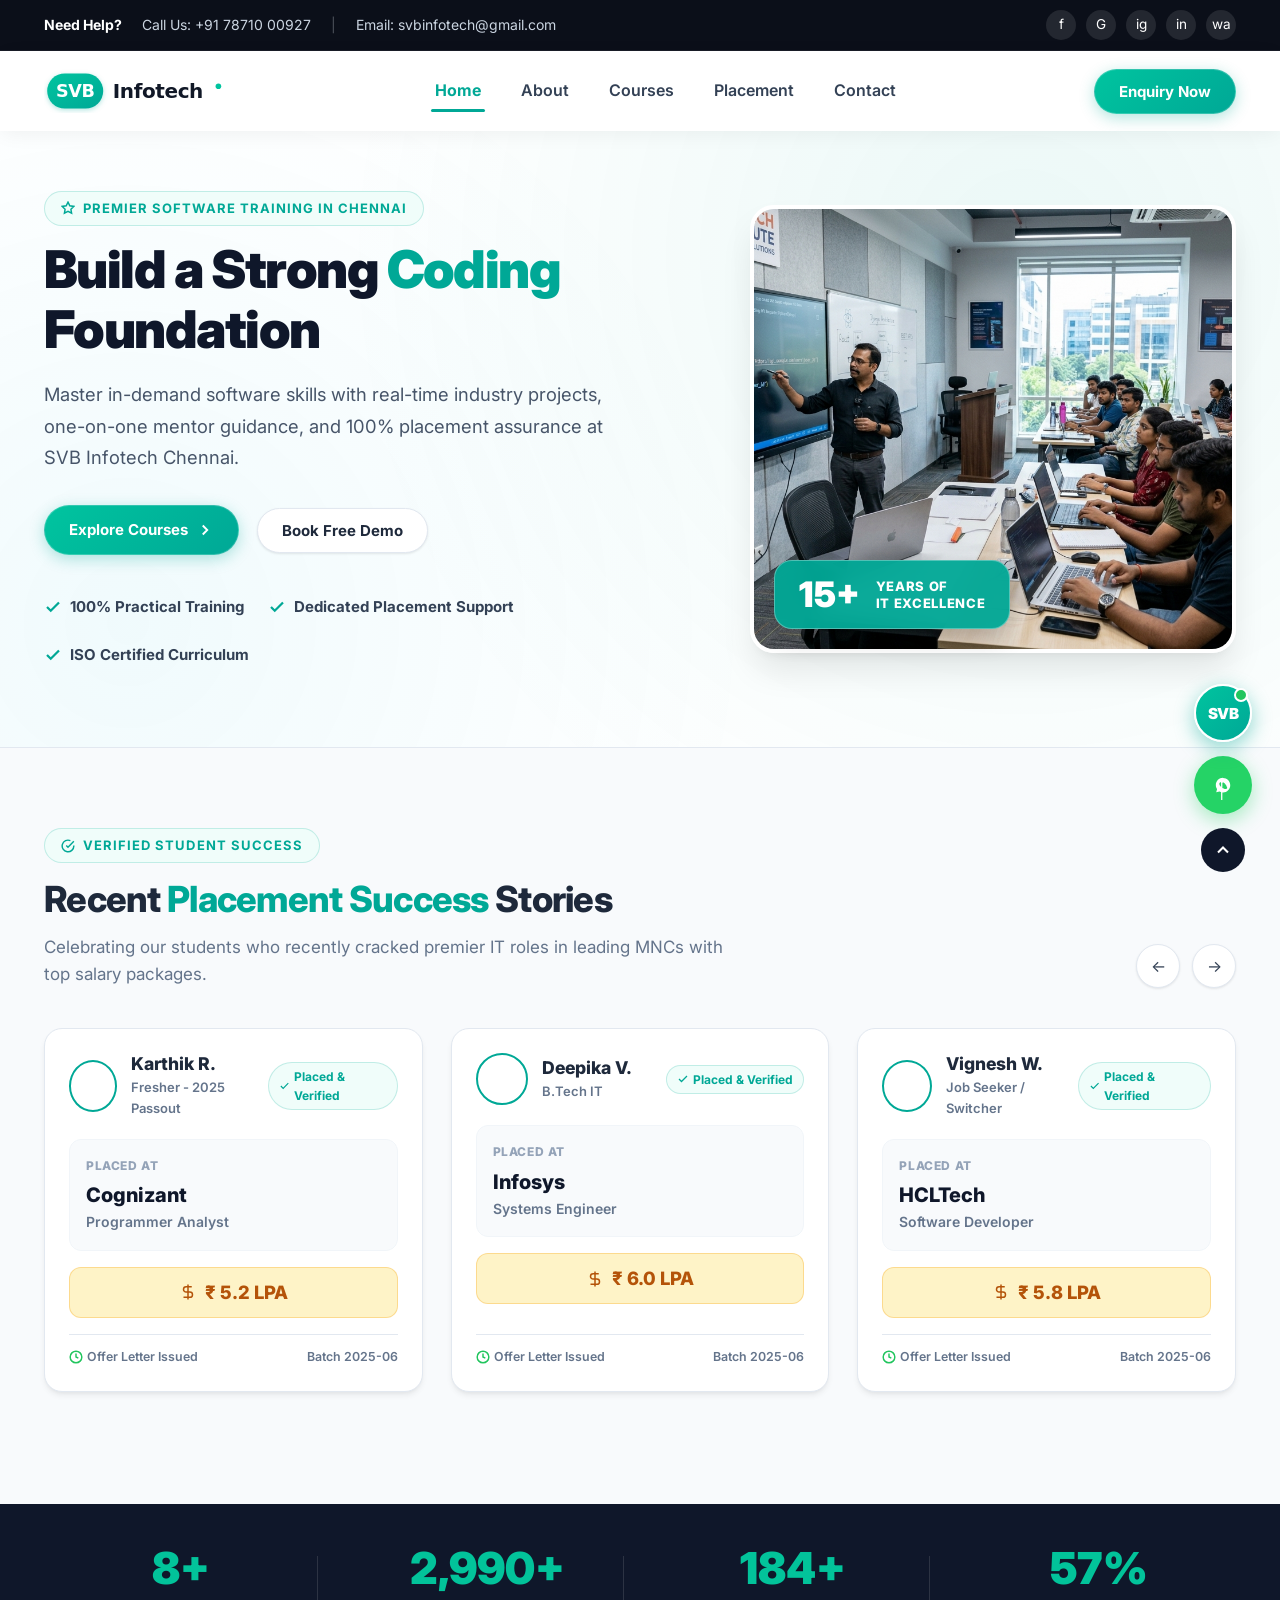
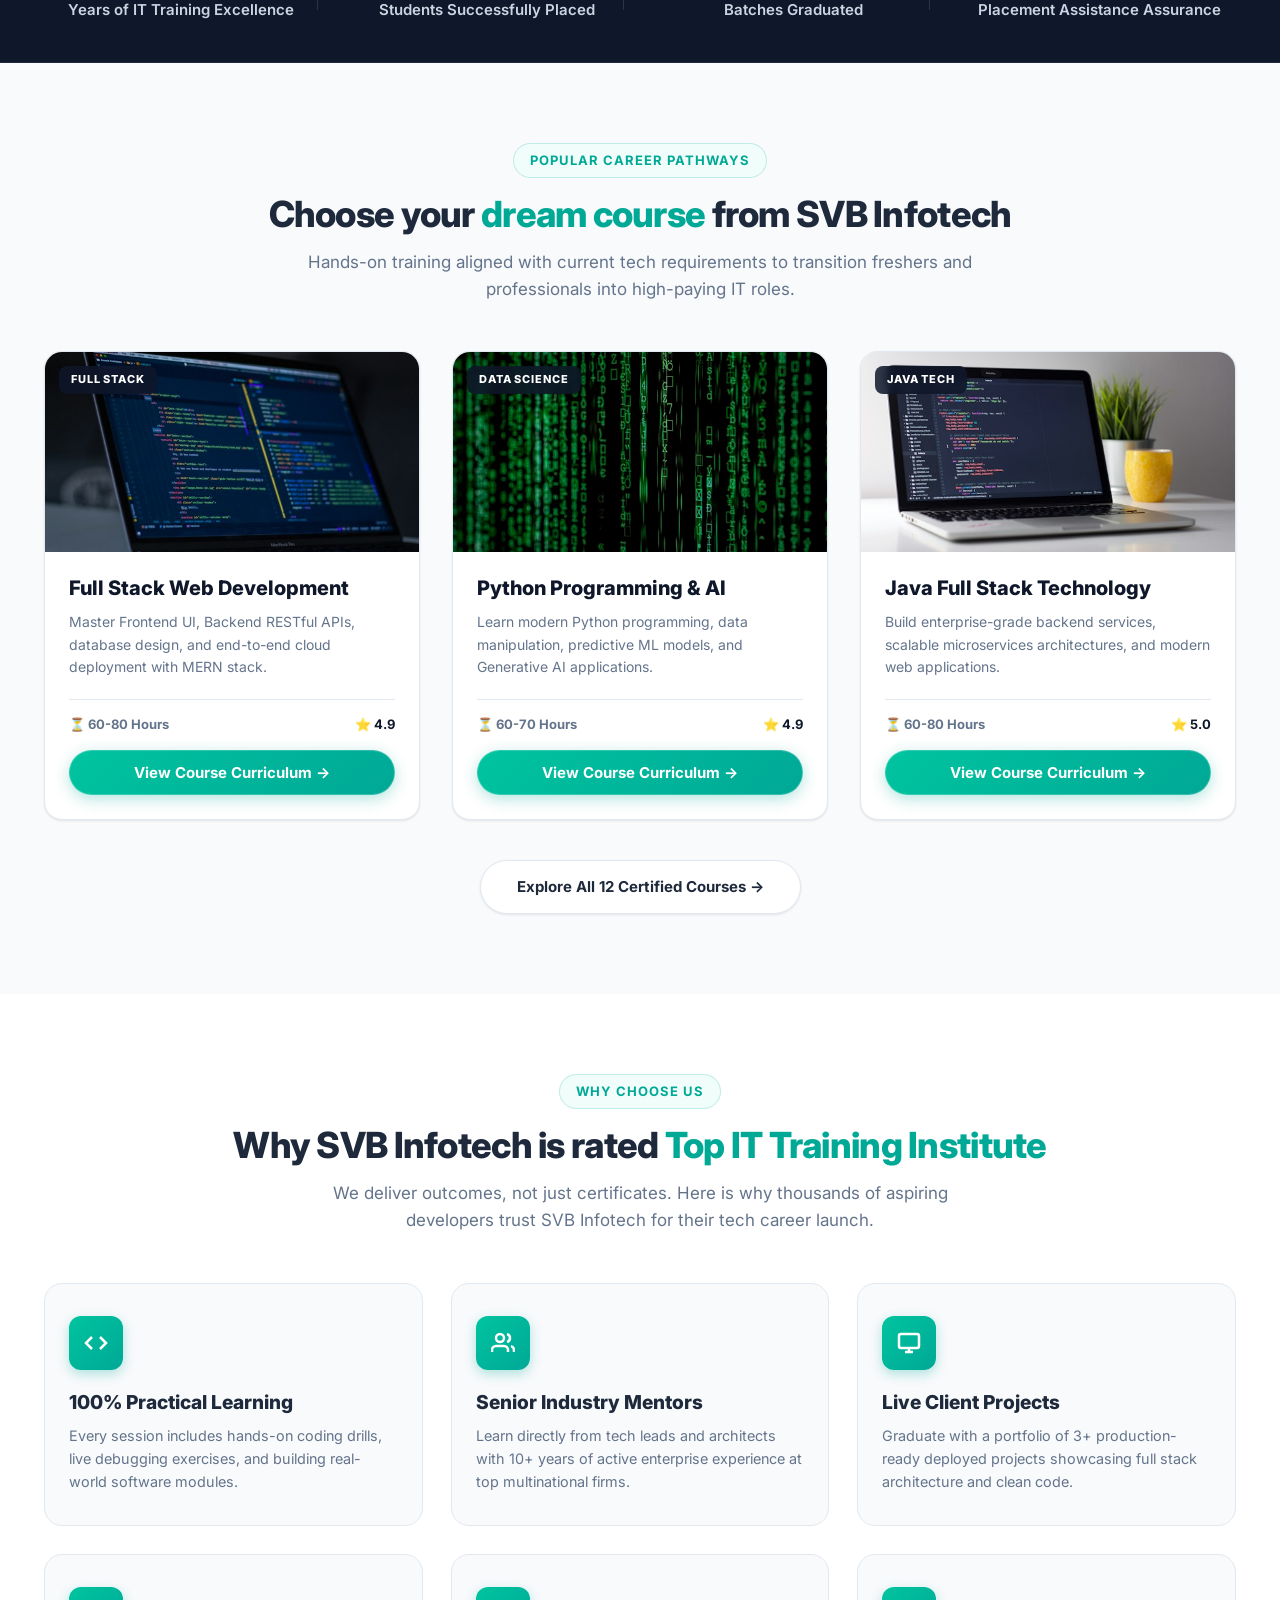
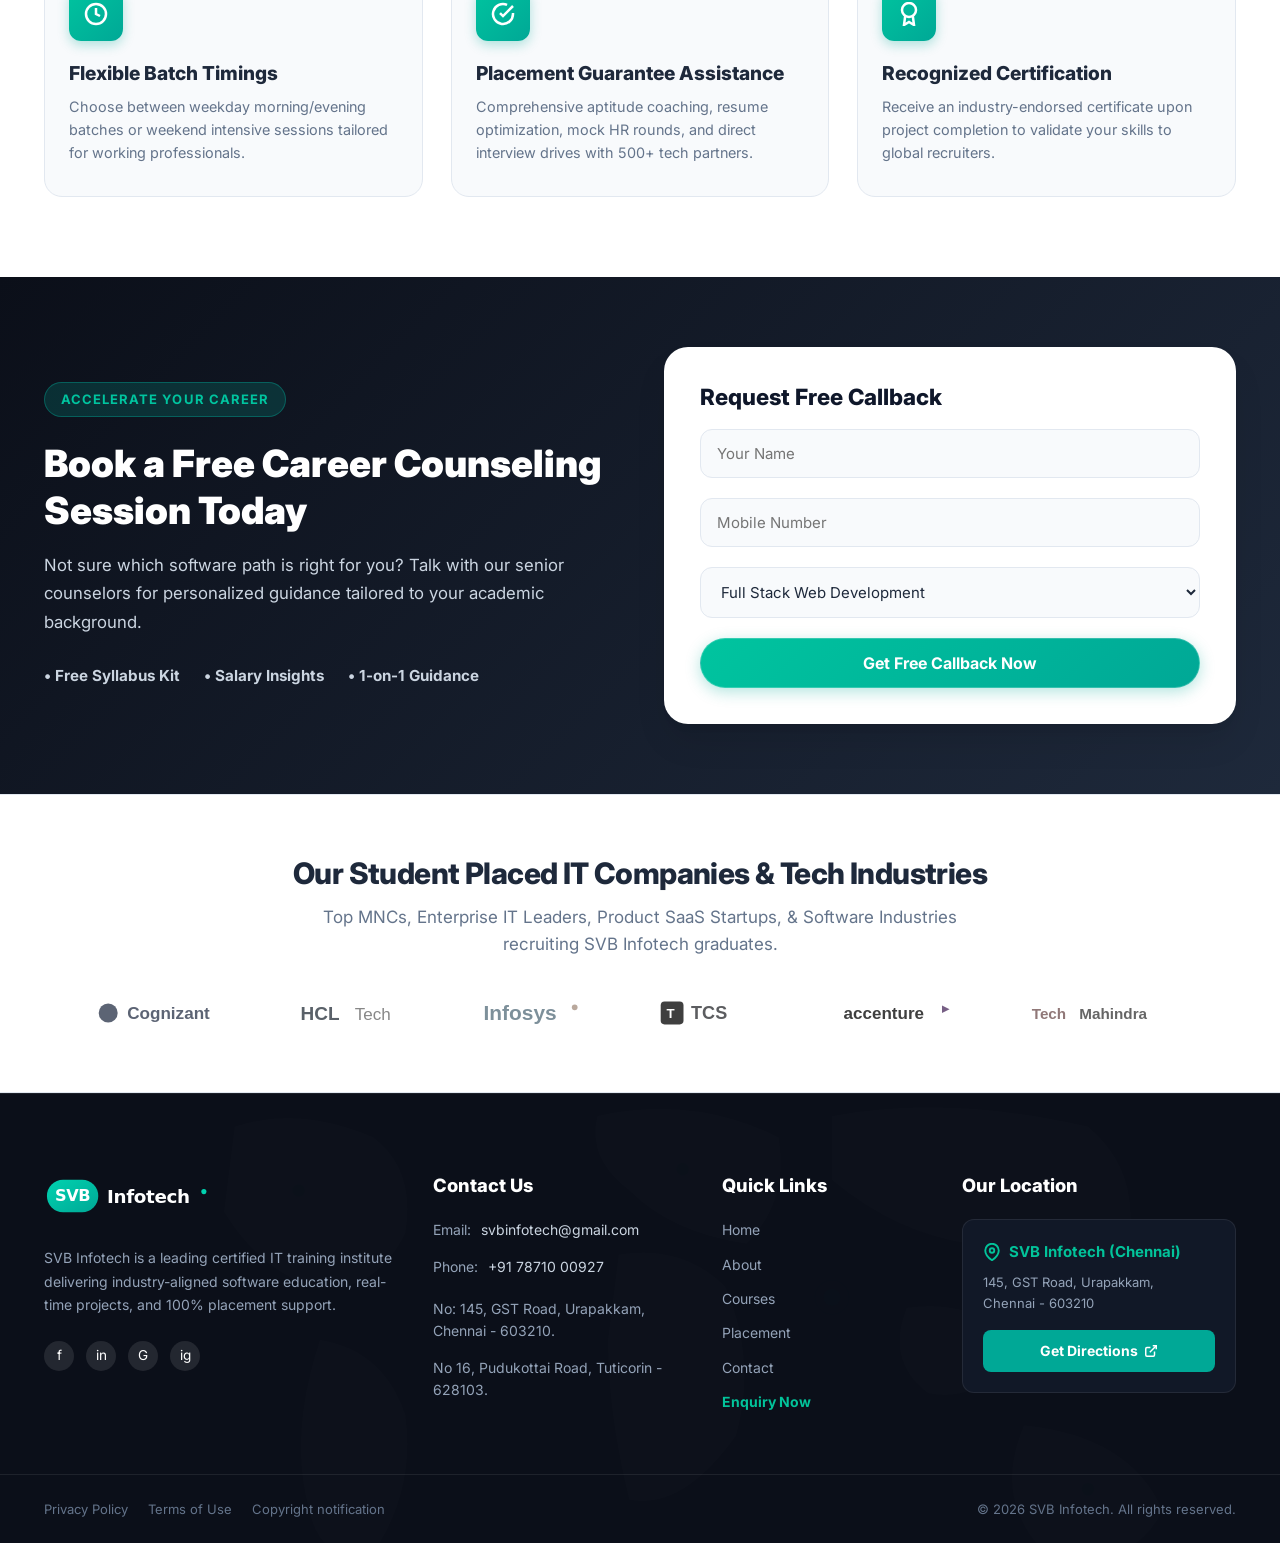
==== index.html @ e5f3fdb3 "Add files via upload" ====
<!DOCTYPE html>
<html lang="en">
<head>
  <meta charset="UTF-8">
  <meta name="viewport" content="width=device-width, initial-scale=1.0">
  <title>SVB Infotech | Premier Certified IT Training & Placement Institute Chennai</title>
  
  <!-- SEO Meta Tags -->
  <meta name="description" content="SVB Infotech is a leading certified IT training institute in Chennai & Tuticorin. Master Full Stack, Python, Java, Data Analytics, Cloud & AI with 100% placement guarantee.">
  <meta name="keywords" content="SVB Infotech, IT training institute Chennai, software training Urapakkam, Full Stack development, Python AI coaching, placement assistance Chennai">
  <meta name="author" content="SVB Infotech">
  <link rel="canonical" href="index.html">

  <!-- Open Graph -->
  <meta property="og:title" content="SVB Infotech | Premier Certified IT Training Institute">
  <meta property="og:description" content="Build a strong coding foundation with industry experts, live projects, and 100% placement assistance.">
  <meta property="og:image" content="assets/images/hero_tech_training.jpg">
  <meta property="og:type" content="website">

  <!-- Favicon -->
  <link rel="icon" type="image/svg+xml" href="assets/images/favicon.svg">

  <!-- Google Fonts -->
  <link rel="preconnect" href="https://fonts.googleapis.com">
  <link rel="preconnect" href="https://fonts.gstatic.com" crossorigin>
  <link href="https://fonts.googleapis.com/css2?family=Inter:wght@400;500;600;700;800;900&display=swap" rel="stylesheet">

  <!-- Stylesheets -->
  <link rel="stylesheet" href="assets/css/style.css">
  <link rel="stylesheet" href="assets/css/responsive.css">

  <!-- Schema.org Structured Data -->
  <script type="application/ld+json">
  {
    "@context": "https://schema.org",
    "@type": "EducationalOrganization",
    "name": "SVB Infotech",
    "url": "https://www.svbinfotech.com",
    "logo": "assets/images/logo.svg",
    "description": "Leading certified IT training institute in Chennai offering software courses with 100% placement support.",
    "telephone": "+91 78710 00927",
    "email": "svbinfotech@gmail.com",
    "address": {
      "@type": "PostalAddress",
      "streetAddress": "No 145, GST Road, Urapakkam",
      "addressLocality": "Chennai",
      "postalCode": "603210",
      "addressCountry": "IN"
    }
  }
  </script>
</head>
<body>

  <!-- Top Bar -->
  <div class="top-bar">
    <div class="container top-bar-content">
      <div class="top-bar-contact">
        <span class="help-highlight">Need Help?</span>
        <a href="tel:+917871000927">
          <span>Call Us: +91 78710 00927</span>
        </a>
        <span style="opacity: 0.3;">|</span>
        <a href="mailto:svbinfotech@gmail.com">
          <span>Email: svbinfotech@gmail.com</span>
        </a>
      </div>
      <div class="top-bar-social">
        <a href="https://facebook.com" class="social-circle-link" target="_blank" rel="noopener" aria-label="Facebook">f</a>
        <a href="https://google.com" class="social-circle-link" target="_blank" rel="noopener" aria-label="Google">G</a>
        <a href="https://instagram.com" class="social-circle-link" target="_blank" rel="noopener" aria-label="Instagram">ig</a>
        <a href="https://linkedin.com" class="social-circle-link" target="_blank" rel="noopener" aria-label="LinkedIn">in</a>
        <a href="https://wa.me/917871000927" class="social-circle-link" target="_blank" rel="noopener" aria-label="WhatsApp">wa</a>
      </div>
    </div>
  </div>

  <!-- Main Navigation Header -->
  <header class="site-header">
    <div class="container nav-wrapper">
      <a href="index.html" class="brand-logo" aria-label="SVB Infotech Home">
        <img src="assets/images/logo.svg" alt="SVB Infotech Logo">
      </a>

      <nav class="desktop-nav-menu" aria-label="Main Navigation">
        <a href="index.html" class="nav-link active">Home</a>
        <a href="about.html" class="nav-link">About</a>
        <a href="courses.html" class="nav-link">Courses</a>
        <a href="placement.html" class="nav-link">Placement</a>
        <a href="contact.html" class="nav-link">Contact</a>
      </nav>

      <div class="header-cta-group">
        <button type="button" class="btn-primary open-enquiry-modal-btn">
          Enquiry Now
        </button>
        <button type="button" class="mobile-menu-toggle" id="mobileMenuToggle" aria-label="Toggle navigation menu">
          <span></span>
          <span></span>
          <span></span>
        </button>
      </div>
    </div>
  </header>

  <!-- Mobile Drawer -->
  <div class="mobile-drawer-overlay" id="mobileDrawerOverlay"></div>
  <aside class="mobile-drawer" id="mobileDrawer">
    <a href="index.html" class="brand-logo" style="margin-bottom: 20px;">
      <img src="assets/images/logo.svg" alt="SVB Infotech Logo">
    </a>
    <nav class="mobile-nav-links">
      <a href="index.html" class="active">Home</a>
      <a href="about.html">About</a>
      <a href="courses.html">Courses</a>
      <a href="placement.html">Placement</a>
      <a href="contact.html">Contact</a>
    </nav>
    <div style="margin-top: auto; display: flex; flex-direction: column; gap: 14px;">
      <button type="button" class="btn-primary open-enquiry-modal-btn" style="width: 100%;">Enquiry Now</button>
      <a href="tel:+917871000927" class="btn-secondary" style="width: 100%; text-align: center;">Call +91 78710 00927</a>
    </div>
  </aside>

  <!-- Main Content -->
  <main>
    
    <!-- Hero Banner -->
    <section class="hero-section">
      <div class="container hero-grid">
        
        <!-- Left Hero Content -->
        <div class="hero-content">
          <span class="section-tag">
            <svg viewBox="0 0 24 24" fill="none" stroke="currentColor" stroke-width="2.5"><polygon points="12 2 15.09 8.26 22 9.27 17 14.14 18.18 21.02 12 17.77 5.82 21.02 7 14.14 2 9.27 8.91 8.26 12 2"></polygon></svg>
            PREMIER SOFTWARE TRAINING IN CHENNAI
          </span>

          <h1>
            Build a Strong <span class="highlight-teal">Coding</span> Foundation
          </h1>

          <p>
            Master in-demand software skills with real-time industry projects, one-on-one mentor guidance, and 100% placement assurance at SVB Infotech Chennai.
          </p>

          <div class="hero-actions">
            <a href="courses.html" class="btn-primary">
              Explore Courses
              <svg width="18" height="18" viewBox="0 0 24 24" fill="none" stroke="currentColor" stroke-width="2.5"><polyline points="9 18 15 12 9 6"></polyline></svg>
            </a>
            <button type="button" class="btn-secondary open-enquiry-modal-btn">
              Book Free Demo
            </button>
          </div>

          <div class="hero-features-list">
            <div class="hero-feature-item">
              <svg width="18" height="18" viewBox="0 0 24 24" fill="none" stroke="currentColor" stroke-width="3"><polyline points="20 6 9 17 4 12"></polyline></svg>
              <span>100% Practical Training</span>
            </div>
            <div class="hero-feature-item">
              <svg width="18" height="18" viewBox="0 0 24 24" fill="none" stroke="currentColor" stroke-width="3"><polyline points="20 6 9 17 4 12"></polyline></svg>
              <span>Dedicated Placement Support</span>
            </div>
            <div class="hero-feature-item">
              <svg width="18" height="18" viewBox="0 0 24 24" fill="none" stroke="currentColor" stroke-width="3"><polyline points="20 6 9 17 4 12"></polyline></svg>
              <span>ISO Certified Curriculum</span>
            </div>
          </div>
        </div>

        <!-- Right Hero Visual Showcase -->
        <div class="hero-image-card">
          <div class="hero-image-wrapper">
            <img src="assets/images/hero_tech_training.jpg" alt="SVB Infotech Live Coding Classroom">
          </div>
          <div class="floating-hero-badge">
            <div class="badge-number">15+</div>
            <div class="badge-label">Years of<br>IT Excellence</div>
          </div>
        </div>

      </div>
    </section>

    <!-- Placement Stories Carousel Section -->
    <section class="placement-stories-section">
      <div class="container">
        
        <div class="carousel-header-wrapper">
          <div>
            <span class="section-tag">
              <svg viewBox="0 0 24 24" fill="none" stroke="currentColor" stroke-width="2.5"><path d="M22 11.08V12a10 10 0 1 1-5.93-9.14"></path><polyline points="22 4 12 14.01 9 11.01"></polyline></svg>
              VERIFIED STUDENT SUCCESS
            </span>
            <h2 class="section-title">Recent <span class="text-teal">Placement Success</span> Stories</h2>
            <p class="section-subtitle" style="margin-bottom: 0;">
              Celebrating our students who recently cracked premier IT roles in leading MNCs with top salary packages.
            </p>
          </div>
          <div class="carousel-controls">
            <button type="button" class="carousel-btn" id="placementPrevBtn" aria-label="Previous Stories">&larr;</button>
            <button type="button" class="carousel-btn" id="placementNextBtn" aria-label="Next Stories">&rarr;</button>
          </div>
        </div>

        <!-- Dynamic Carousel Container -->
        <div class="placement-cards-grid" id="placementCardsContainer">
          <!-- Populated by main.js -->
        </div>

        <div style="display: flex; justify-content: center; gap: 8px; margin-top: 32px;" id="placementDotsContainer"></div>

      </div>
    </section>

    <!-- Stat Counter Bar -->
    <section class="stat-counter-bar">
      <div class="container">
        <div class="stat-grid">
          
          <div class="stat-item">
            <div class="stat-number counter-value" data-target="15" data-suffix="+">15+</div>
            <div class="stat-label">Years of IT Training Excellence</div>
          </div>

          <div class="stat-item">
            <div class="stat-number counter-value" data-target="5200" data-suffix="+">5,200+</div>
            <div class="stat-label">Students Successfully Placed</div>
          </div>

          <div class="stat-item">
            <div class="stat-number counter-value" data-target="320" data-suffix="+">320+</div>
            <div class="stat-label">Batches Graduated</div>
          </div>

          <div class="stat-item">
            <div class="stat-number counter-value" data-target="100" data-suffix="%">100%</div>
            <div class="stat-label">Placement Assistance Assurance</div>
          </div>

        </div>
      </div>
    </section>

    <!-- Choose Your Dream Course Section -->
    <section class="courses-showcase-section" style="background-color: #f8fafc;">
      <div class="container">
        
        <div style="text-align: center; margin-bottom: 48px;">
          <span class="section-tag">POPULAR CAREER PATHWAYS</span>
          <h2 class="section-title">Choose your <span class="text-teal">dream course</span> from SVB Infotech</h2>
          <p class="section-subtitle section-subtitle-centered">
            Hands-on training aligned with current tech requirements to transition freshers and professionals into high-paying IT roles.
          </p>
        </div>

        <!-- Top 3 Signature Courses -->
        <div class="courses-grid-layout" style="margin-bottom: 40px;">
          
          <!-- Full Stack -->
          <article class="course-card-item">
            <div class="course-thumbnail-box">
              <img src="assets/images/course_fullstack.jpg" alt="Full Stack Web Development">
              <span class="course-category-tag">FULL STACK</span>
            </div>
            <div class="course-card-body">
              <h3>Full Stack Web Development</h3>
              <p>Master Frontend UI, Backend RESTful APIs, database design, and end-to-end cloud deployment with MERN stack.</p>
              <div class="course-card-meta">
                <span class="course-duration">⏳ 60-80 Hours</span>
                <span class="course-rating">⭐ 4.9</span>
              </div>
              <button type="button" class="btn-primary" onclick="openCourseDetails('full-stack-web-development')" style="width: 100%;">
                View Course Curriculum &rarr;
              </button>
            </div>
          </article>

          <!-- Python AI -->
          <article class="course-card-item">
            <div class="course-thumbnail-box">
              <img src="assets/images/course_python.jpg" alt="Python Programming & AI">
              <span class="course-category-tag">DATA SCIENCE</span>
            </div>
            <div class="course-card-body">
              <h3>Python Programming &amp; AI</h3>
              <p>Learn modern Python programming, data manipulation, predictive ML models, and Generative AI applications.</p>
              <div class="course-card-meta">
                <span class="course-duration">⏳ 60-70 Hours</span>
                <span class="course-rating">⭐ 4.9</span>
              </div>
              <button type="button" class="btn-primary" onclick="openCourseDetails('python-programming-ai')" style="width: 100%;">
                View Course Curriculum &rarr;
              </button>
            </div>
          </article>

          <!-- Java Full Stack -->
          <article class="course-card-item">
            <div class="course-thumbnail-box">
              <img src="assets/images/course_java.jpg" alt="Java Full Stack Technology">
              <span class="course-category-tag">JAVA TECH</span>
            </div>
            <div class="course-card-body">
              <h3>Java Full Stack Technology</h3>
              <p>Build enterprise-grade backend services, scalable microservices architectures, and modern web applications.</p>
              <div class="course-card-meta">
                <span class="course-duration">⏳ 60-80 Hours</span>
                <span class="course-rating">⭐ 5.0</span>
              </div>
              <button type="button" class="btn-primary" onclick="openCourseDetails('java-full-stack-technology')" style="width: 100%;">
                View Course Curriculum &rarr;
              </button>
            </div>
          </article>

        </div>

        <div style="text-align: center;">
          <a href="courses.html" class="btn-secondary" style="padding: 14px 36px;">
            Explore All 12 Certified Courses &rarr;
          </a>
        </div>

      </div>
    </section>

    <!-- Why SVB Infotech Section -->
    <section style="padding: 80px 0; background-color: #ffffff;">
      <div class="container">
        
        <div style="text-align: center; margin-bottom: 48px;">
          <span class="section-tag">WHY CHOOSE US</span>
          <h2 class="section-title">Why SVB Infotech is rated <span class="text-teal">Top IT Training Institute</span></h2>
          <p class="section-subtitle section-subtitle-centered">
            We deliver outcomes, not just certificates. Here is why thousands of aspiring developers trust SVB Infotech for their tech career launch.
          </p>
        </div>

        <div style="display: grid; grid-template-columns: repeat(3, 1fr); gap: 28px;">
          
          <div class="objective-item-card">
            <div class="objective-icon-bubble">
              <svg width="24" height="24" viewBox="0 0 24 24" fill="none" stroke="currentColor" stroke-width="2.5"><polyline points="16 18 22 12 16 6"></polyline><polyline points="8 6 2 12 8 18"></polyline></svg>
            </div>
            <h4>100% Practical Learning</h4>
            <p>Every session includes hands-on coding drills, live debugging exercises, and building real-world software modules.</p>
          </div>

          <div class="objective-item-card">
            <div class="objective-icon-bubble">
              <svg width="24" height="24" viewBox="0 0 24 24" fill="none" stroke="currentColor" stroke-width="2.5"><path d="M17 21v-2a4 4 0 0 0-4-4H5a4 4 0 0 0-4 4v2"></path><circle cx="9" cy="7" r="4"></circle><path d="M23 21v-2a4 4 0 0 0-3-3.87"></path><path d="M16 3.13a4 4 0 0 1 0 7.75"></path></svg>
            </div>
            <h4>Senior Industry Mentors</h4>
            <p>Learn directly from tech leads and architects with 10+ years of active enterprise experience at top multinational firms.</p>
          </div>

          <div class="objective-item-card">
            <div class="objective-icon-bubble">
              <svg width="24" height="24" viewBox="0 0 24 24" fill="none" stroke="currentColor" stroke-width="2.5"><rect x="2" y="3" width="20" height="14" rx="2" ry="2"></rect><line x1="8" y1="21" x2="16" y2="21"></line><line x1="12" y1="17" x2="12" y2="21"></line></svg>
            </div>
            <h4>Live Client Projects</h4>
            <p>Graduate with a portfolio of 3+ production-ready deployed projects showcasing full stack architecture and clean code.</p>
          </div>

          <div class="objective-item-card">
            <div class="objective-icon-bubble">
              <svg width="24" height="24" viewBox="0 0 24 24" fill="none" stroke="currentColor" stroke-width="2.5"><circle cx="12" cy="12" r="10"></circle><polyline points="12 6 12 12 16 14"></polyline></svg>
            </div>
            <h4>Flexible Batch Timings</h4>
            <p>Choose between weekday morning/evening batches or weekend intensive sessions tailored for working professionals.</p>
          </div>

          <div class="objective-item-card">
            <div class="objective-icon-bubble">
              <svg width="24" height="24" viewBox="0 0 24 24" fill="none" stroke="currentColor" stroke-width="2.5"><path d="M22 11.08V12a10 10 0 1 1-5.93-9.14"></path><polyline points="22 4 12 14.01 9 11.01"></polyline></svg>
            </div>
            <h4>Placement Guarantee Assistance</h4>
            <p>Comprehensive aptitude coaching, resume optimization, mock HR rounds, and direct interview drives with 500+ tech partners.</p>
          </div>

          <div class="objective-item-card">
            <div class="objective-icon-bubble">
              <svg width="24" height="24" viewBox="0 0 24 24" fill="none" stroke="currentColor" stroke-width="2.5"><circle cx="12" cy="8" r="7"></circle><polyline points="8.21 13.89 7 23 12 20 17 23 15.79 13.88"></polyline></svg>
            </div>
            <h4>Recognized Certification</h4>
            <p>Receive an industry-endorsed certificate upon project completion to validate your skills to global recruiters.</p>
          </div>

        </div>

      </div>
    </section>

    <!-- Quick Lead Capture Banner -->
    <section style="background: linear-gradient(135deg, #0b0f19 0%, #1e293b 100%); color: #ffffff; padding: 70px 0; position: relative;">
      <div class="container" style="display: grid; grid-template-columns: 1fr 1fr; gap: 48px; align-items: center;">
        
        <div>
          <span class="section-tag" style="background: rgba(0, 168, 150, 0.2); color: #00c49f; border-color: rgba(0, 168, 150, 0.4);">
            ACCELERATE YOUR CAREER
          </span>
          <h2 style="font-size: 2.35rem; color: #ffffff; margin-top: 10px; margin-bottom: 16px; font-weight: 900;">
            Book a Free Career Counseling Session Today
          </h2>
          <p style="color: #cbd5e1; font-size: 1.05rem; line-height: 1.7; margin-bottom: 28px;">
            Not sure which software path is right for you? Talk with our senior counselors for personalized guidance tailored to your academic background.
          </p>
          <div style="display: flex; gap: 24px; color: #cbd5e1; font-size: 0.95rem; font-weight: 700;">
            <div>&bull; Free Syllabus Kit</div>
            <div>&bull; Salary Insights</div>
            <div>&bull; 1-on-1 Guidance</div>
          </div>
        </div>

        <!-- Quick Form Box -->
        <div style="background: #ffffff; color: #0f172a; padding: 36px; border-radius: var(--radius-xl); box-shadow: var(--shadow-xl);">
          <h3 style="font-size: 1.4rem; font-weight: 800; margin-bottom: 18px; color: #0f172a;">Request Free Callback</h3>
          <form id="homeQuickEnquiryForm">
            <div class="form-group">
              <input type="text" name="name" class="form-control" placeholder="Your Name" required>
            </div>
            <div class="form-group">
              <input type="tel" name="phone" class="form-control" placeholder="Mobile Number" required>
            </div>
            <div class="form-group">
              <select name="course" class="form-control">
                <option value="Full Stack Web Development">Full Stack Web Development</option>
                <option value="Python Programming & AI">Python Programming & AI</option>
                <option value="Java Full Stack Technology">Java Full Stack Technology</option>
                <option value="Data Analytics & Power BI">Data Analytics & Power BI</option>
                <option value="Cloud Computing & DevOps">Cloud Computing & DevOps</option>
                <option value="UI/UX Design & Prototyping">UI/UX Design & Prototyping</option>
              </select>
            </div>
            <button type="submit" class="btn-primary" style="width: 100%; padding: 14px; font-size: 1rem;">
              Get Free Callback Now
            </button>
          </form>
        </div>

      </div>
    </section>

    <!-- Student Placed Companies Logo Scroller -->
    <section class="hiring-partners-section">
      <div class="container">
        <div style="text-align: center; margin-bottom: 30px;">
          <h2 class="section-title" style="font-size: 1.85rem;">Our Student Placed IT Companies &amp; Tech Industries</h2>
          <p class="section-subtitle section-subtitle-centered">
            Top MNCs, Enterprise IT Leaders, Product SaaS Startups, &amp; Software Industries recruiting SVB Infotech graduates.
          </p>
        </div>

        <div class="partners-grid">
          <img src="assets/images/logo_cognizant.svg" alt="Cognizant" class="partner-logo-item">
          <img src="assets/images/logo_hcltech.svg" alt="HCL Tech" class="partner-logo-item">
          <img src="assets/images/logo_infosys.svg" alt="Infosys" class="partner-logo-item">
          <img src="assets/images/logo_tcs.svg" alt="TCS" class="partner-logo-item">
          <img src="assets/images/logo_accenture.svg" alt="Accenture" class="partner-logo-item">
          <img src="assets/images/logo_techmahindra.svg" alt="Tech Mahindra" class="partner-logo-item">
        </div>
      </div>
    </section>

  </main>

  <!-- Site Footer -->
  <footer class="site-footer">
    <div class="footer-map-overlay"></div>
    <div class="container footer-main-grid">
      
      <div class="footer-col">
        <a href="index.html" class="footer-brand-logo">
          <img src="assets/images/logo-white.svg" alt="SVB Infotech Logo">
        </a>
        <p class="footer-about-text">
          SVB Infotech is a leading certified IT training institute delivering industry-aligned software education, real-time projects, and 100% placement support.
        </p>
        <div class="footer-social-links">
          <a href="https://facebook.com" class="social-circle-link" target="_blank" rel="noopener" aria-label="Facebook">f</a>
          <a href="https://linkedin.com" class="social-circle-link" target="_blank" rel="noopener" aria-label="LinkedIn">in</a>
          <a href="https://google.com" class="social-circle-link" target="_blank" rel="noopener" aria-label="Google">G</a>
          <a href="https://instagram.com" class="social-circle-link" target="_blank" rel="noopener" aria-label="Instagram">ig</a>
        </div>
      </div>

      <div class="footer-col">
        <h4>Contact Us</h4>
        <div class="footer-contact-list">
          <div class="footer-contact-item">
            <span>Email:</span>
            <a href="mailto:svbinfotech@gmail.com">svbinfotech@gmail.com</a>
          </div>
          <div class="footer-contact-item">
            <span>Phone:</span>
            <a href="tel:+917871000927">+91 78710 00927</a>
          </div>
          <div class="footer-contact-item" style="margin-top: 6px;">
            <span>No: 145, GST Road, Urapakkam, Chennai - 603210.</span>
          </div>
          <div class="footer-contact-item">
            <span>No 16, Pudukottai Road, Tuticorin - 628103.</span>
          </div>
        </div>
      </div>

      <div class="footer-col">
        <h4>Quick Links</h4>
        <ul class="footer-links-list">
          <li><a href="index.html">Home</a></li>
          <li><a href="about.html">About</a></li>
          <li><a href="courses.html">Courses</a></li>
          <li><a href="placement.html">Placement</a></li>
          <li><a href="contact.html">Contact</a></li>
          <li><a href="#" class="open-enquiry-modal-btn" style="color: var(--primary-teal-light); font-weight: 700;">Enquiry Now</a></li>
        </ul>
      </div>

      <div class="footer-col">
        <h4>Our Location</h4>
        <div class="footer-location-card">
          <div class="location-marker-title">
            <svg width="18" height="18" viewBox="0 0 24 24" fill="none" stroke="currentColor" stroke-width="2.5"><path d="M21 10c0 7-9 13-9 13s-9-6-9-13a9 9 0 0 1 18 0z"></path><circle cx="12" cy="10" r="3"></circle></svg>
            <span>SVB Infotech (Chennai)</span>
          </div>
          <p class="location-address">
            145, GST Road, Urapakkam,<br>
            Chennai - 603210
          </p>
          <a href="https://maps.google.com/?q=145+GST+Road+Urapakkam+Chennai" target="_blank" rel="noopener" class="btn-get-directions">
            Get Directions
            <svg width="14" height="14" viewBox="0 0 24 24" fill="none" stroke="currentColor" stroke-width="2.5"><path d="M18 13v6a2 2 0 0 1-2 2H5a2 2 0 0 1-2-2V8a2 2 0 0 1 2-2h6"></path><polyline points="15 3 21 3 21 9"></polyline><line x1="10" y1="14" x2="21" y2="3"></line></svg>
          </a>
        </div>
      </div>

    </div>

    <div class="footer-bottom-bar">
      <div class="container footer-bottom-content">
        <div class="footer-legal-links">
          <a href="javascript:void(0)" onclick="alert('SVB Infotech respects student privacy.')">Privacy Policy</a>
          <a href="javascript:void(0)" onclick="alert('SVB Infotech Terms')">Terms of Use</a>
          <a href="javascript:void(0)" onclick="alert('SVB Infotech Copyright')">Copyright notification</a>
        </div>
        <div>
          &copy; 2026 SVB Infotech. All rights reserved.
        </div>
      </div>
    </div>
  </footer>

  <!-- Floating Action Buttons -->
  <div class="floating-actions-container">
    <button type="button" class="floating-svb-badge open-enquiry-modal-btn" aria-label="SVB Assistant">
      SVB
      <span class="floating-online-dot"></span>
    </button>
    <a href="https://wa.me/917871000927" target="_blank" rel="noopener" class="floating-whatsapp-btn" aria-label="Chat on WhatsApp">
      <svg width="30" height="30" viewBox="0 0 24 24" fill="currentColor"><path d="M12.031 6.172c-3.181 0-5.767 2.586-5.768 5.766-.001 1.298.38 2.27 1.019 3.287l-.711 2.599 2.664-.699c.974.532 1.774.82 2.796.82 3.183 0 5.768-2.587 5.768-5.766.001-3.187-2.575-5.77-5.768-5.771zm3.392 8.244c-.144.405-.837.774-1.17.824-.312.045-.634.053-.996-.062-.314-.099-.717-.24-1.285-.487-1.378-.598-2.277-1.996-2.347-2.088-.07-.092-.559-.742-.559-1.414 0-.672.352-1.002.477-1.135.125-.133.272-.167.362-.167.091 0 .181.001.261.006.084.004.197-.033.308.234.114.274.39 951.424 1.02.034.07.057.151.011.242-.046.091-.07.148-.139.229-.07.081-.147.181-.21.243-.07.07-.143.146-.062.285.081.14 0.358.591.768.956.529.472.974.618 1.114.688.14.07.222.058.305-.038.083-.095.357-.417.452-.56.095-.143.19-.119.321-.071.13.047.832.392.975.464.143.072.238.107.273.167.035.06.035.347-.109.752z"/></svg>
    </a>
    <button type="button" class="back-to-top-btn" id="backToTopBtn" aria-label="Back to Top">
      <svg width="20" height="20" viewBox="0 0 24 24" fill="none" stroke="currentColor" stroke-width="2.5"><polyline points="18 15 12 9 6 15"></polyline></svg>
    </button>
  </div>

  <!-- Course Detail Modal -->
  <div class="modal-overlay" id="courseDetailModal">
    <div class="modal-box" style="max-width: 720px;">
      <button type="button" class="modal-close-btn" aria-label="Close modal">&times;</button>
      <div id="courseDetailModalBody"></div>
    </div>
  </div>

  <!-- Shared Enquiry Modal -->
  <div class="modal-overlay" id="enquiryModal">
    <div class="modal-box">
      <button type="button" class="modal-close-btn" aria-label="Close modal">&times;</button>
      <div style="margin-bottom: 24px;">
        <span class="section-tag">COURSE ENROLLMENT</span>
        <h3 style="font-size: 1.85rem; font-weight: 900; margin-top: 6px; margin-bottom: 8px;">Enquire &amp; Reserve Seat</h3>
        <p style="font-size: 0.95rem; color: #64748b;">Connect with our course advisor to explore batch schedules, fees, and scholarship availability.</p>
      </div>

      <form id="enquiryModalForm">
        <div class="form-group">
          <label class="form-label">Full Name <span class="req">*</span></label>
          <input type="text" name="name" class="form-control" placeholder="Enter your full name" required>
        </div>

        <div class="form-grid-two">
          <div class="form-group">
            <label class="form-label">Mobile Number <span class="req">*</span></label>
            <input type="tel" name="phone" class="form-control" placeholder="Your WhatsApp / phone" required>
          </div>
          <div class="form-group">
            <label class="form-label">Email Address <span class="req">*</span></label>
            <input type="email" name="email" class="form-control" placeholder="Your active email" required>
          </div>
        </div>

        <div class="form-group">
          <label class="form-label">Course of Interest</label>
          <select name="course" id="enquiryCourseSelect" class="form-control">
            <option value="Full Stack Web Development">Full Stack Web Development</option>
            <option value="Python Programming & AI">Python Programming & AI</option>
            <option value="Java Full Stack Technology">Java Full Stack Technology</option>
            <option value="Data Analytics & Power BI">Data Analytics & Power BI</option>
            <option value="Cloud Computing & DevOps">Cloud Computing & DevOps</option>
            <option value="UI/UX Design & Prototyping">UI/UX Design & Prototyping</option>
          </select>
        </div>

        <div class="form-submit-row" style="margin-top: 24px;">
          <button type="submit" class="btn-submit" style="width: 100%;">Submit Course Enquiry</button>
        </div>
      </form>
    </div>
  </div>

  <!-- Scripts -->
  <script src="assets/js/courses-data.js"></script>
  <script src="assets/js/main.js"></script>
</body>
</html>
---- assets/css/style.css ----
/* ==========================================================================
   SVB INFOTECH - MASTER STYLESHEET
   Modern, High-Performance Design System & Interactive Components
   ========================================================================== */

/* --- CSS Variables & Design Tokens --- */
:root {
  --primary-teal: #00a896;
  --primary-teal-dark: #008f80;
  --primary-teal-light: #02c39a;
  --teal-surface: #f0fdfa;
  --teal-surface-hover: #ccfbf1;
  --teal-border: rgba(0, 168, 150, 0.2);
  --teal-glow: rgba(0, 168, 150, 0.25);
  
  --secondary-cyan: #00b4d8;
  --accent-gold: #f59e0b;
  --accent-gold-dark: #b45309;
  --accent-gold-surface: #fef3c7;
  
  --dark-bg: #0b0f19;
  --dark-surface: #111827;
  --dark-surface-card: #1e293b;
  --dark-border: #1f2937;
  
  --text-main: #1e293b;
  --text-muted: #64748b;
  --text-light: #94a3b8;
  --text-white: #ffffff;
  
  --bg-body: #f8fafc;
  --bg-card: #ffffff;
  --border-light: #e2e8f0;
  --border-subtle: #f1f5f9;
  
  --radius-sm: 8px;
  --radius-md: 12px;
  --radius-lg: 18px;
  --radius-xl: 24px;
  --radius-full: 9999px;
  
  --shadow-sm: 0 1px 3px rgba(0, 0, 0, 0.06), 0 1px 2px rgba(0, 0, 0, 0.04);
  --shadow-md: 0 4px 6px -1px rgba(0, 0, 0, 0.07), 0 2px 4px -2px rgba(0, 0, 0, 0.05);
  --shadow-lg: 0 10px 25px -3px rgba(0, 0, 0, 0.08), 0 4px 6px -4px rgba(0, 0, 0, 0.04);
  --shadow-xl: 0 20px 35px -5px rgba(0, 0, 0, 0.1), 0 8px 10px -6px rgba(0, 0, 0, 0.05);
  --shadow-teal: 0 10px 25px -5px rgba(0, 168, 150, 0.35);
  
  --transition-fast: 0.15s ease;
  --transition-normal: 0.25s cubic-bezier(0.16, 1, 0.3, 1);
  --transition-slow: 0.4s cubic-bezier(0.16, 1, 0.3, 1);
  
  --container-max: 1240px;
}

/* --- Base & Reset --- */
*, *::before, *::after {
  box-sizing: border-box;
  margin: 0;
  padding: 0;
}

html {
  font-family: 'Inter', -apple-system, BlinkMacSystemFont, 'Segoe UI', Roboto, Helvetica, Arial, sans-serif;
  font-size: 16px;
  line-height: 1.6;
  color: var(--text-main);
  background-color: var(--bg-body);
  scroll-behavior: smooth;
  -webkit-font-smoothing: antialiased;
  -moz-osx-font-smoothing: grayscale;
}

body {
  min-height: 100vh;
  display: flex;
  flex-direction: column;
  overflow-x: hidden;
}

img, svg {
  display: block;
  max-width: 100%;
  height: auto;
}

a {
  color: inherit;
  text-decoration: none;
  transition: color var(--transition-fast);
}

button, input, select, textarea {
  font-family: inherit;
  font-size: inherit;
}

button {
  cursor: pointer;
  border: none;
  background: none;
}

ul, ol {
  list-style: none;
}

.container {
  width: 100%;
  max-width: var(--container-max);
  margin-left: auto;
  margin-right: auto;
  padding-left: 24px;
  padding-right: 24px;
}

/* --- Typography Helpers --- */
h1, h2, h3, h4, h5, h6 {
  color: var(--text-main);
  font-weight: 800;
  line-height: 1.25;
}

.text-teal {
  color: var(--primary-teal);
}

.section-tag {
  display: inline-flex;
  align-items: center;
  gap: 8px;
  padding: 6px 16px;
  background-color: var(--teal-surface);
  border: 1px solid var(--teal-border);
  color: var(--primary-teal);
  font-size: 0.8125rem;
  font-weight: 700;
  text-transform: uppercase;
  letter-spacing: 0.08em;
  border-radius: var(--radius-full);
  margin-bottom: 14px;
}

.section-tag svg {
  width: 14px;
  height: 14px;
}

.section-title {
  font-size: 2.25rem;
  font-weight: 800;
  letter-spacing: -0.02em;
  margin-bottom: 12px;
}

.section-title-centered {
  text-align: center;
}

.section-subtitle {
  font-size: 1.0625rem;
  color: var(--text-muted);
  max-width: 680px;
  margin-bottom: 36px;
}

.section-subtitle-centered {
  margin-left: auto;
  margin-right: auto;
  text-align: center;
}

.title-accent-bar {
  width: 50px;
  height: 4px;
  background: var(--primary-teal);
  border-radius: 2px;
  margin: 10px auto 20px auto;
}

/* ==========================================================================
   TOP BAR
   ========================================================================== */
.top-bar {
  background-color: #0b0f19;
  color: #e2e8f0;
  font-size: 0.875rem;
  padding: 10px 0;
  border-bottom: 1px solid rgba(255, 255, 255, 0.06);
}

.top-bar-content {
  display: flex;
  justify-content: space-between;
  align-items: center;
}

.top-bar-contact {
  display: flex;
  align-items: center;
  gap: 20px;
  flex-wrap: wrap;
}

.top-bar-contact a {
  color: #cbd5e1;
  display: inline-flex;
  align-items: center;
  gap: 6px;
}

.top-bar-contact a:hover {
  color: var(--primary-teal-light);
}

.top-bar-contact .help-highlight {
  font-weight: 700;
  color: #ffffff;
}

.top-bar-social {
  display: flex;
  align-items: center;
  gap: 10px;
}

.social-circle-link {
  width: 30px;
  height: 30px;
  border-radius: 50%;
  background: rgba(255, 255, 255, 0.1);
  display: inline-flex;
  align-items: center;
  justify-content: center;
  color: #ffffff;
  font-size: 0.85rem;
  transition: all var(--transition-fast);
}

.social-circle-link:hover {
  background: var(--primary-teal);
  color: #ffffff;
  transform: translateY(-2px);
}

/* ==========================================================================
   NAVBAR
   ========================================================================== */
.site-header {
  position: sticky;
  top: 0;
  z-index: 1000;
  background-color: #ffffff;
  box-shadow: 0 4px 20px -2px rgba(0, 0, 0, 0.06);
  transition: all var(--transition-normal);
}

.nav-wrapper {
  display: flex;
  align-items: center;
  justify-content: space-between;
  height: 80px;
}

.brand-logo {
  display: inline-flex;
  align-items: center;
  gap: 8px;
}

.brand-logo img {
  height: 48px;
  width: auto;
}

.desktop-nav-menu {
  display: flex;
  align-items: center;
  gap: 32px;
}

.nav-link {
  font-size: 1rem;
  font-weight: 600;
  color: #334155;
  padding: 8px 4px;
  position: relative;
  transition: color var(--transition-fast);
}

.nav-link:hover {
  color: var(--primary-teal);
}

.nav-link.active {
  color: var(--primary-teal);
  font-weight: 700;
}

.nav-link.active::after {
  content: '';
  position: absolute;
  bottom: 0;
  left: 0;
  width: 100%;
  height: 3px;
  background-color: var(--primary-teal);
  border-radius: 2px;
}

.header-cta-group {
  display: flex;
  align-items: center;
  gap: 16px;
}

.btn-primary {
  display: inline-flex;
  align-items: center;
  justify-content: center;
  gap: 8px;
  padding: 12px 24px;
  background: linear-gradient(135deg, #00c49f 0%, #00a896 100%);
  color: #ffffff;
  font-size: 0.9375rem;
  font-weight: 700;
  border-radius: var(--radius-full);
  box-shadow: 0 4px 15px rgba(0, 168, 150, 0.3);
  transition: all var(--transition-normal);
  text-decoration: none;
  border: 1px solid rgba(255, 255, 255, 0.2);
}

.btn-primary:hover {
  transform: translateY(-2px);
  box-shadow: 0 8px 25px rgba(0, 168, 150, 0.45);
  background: linear-gradient(135deg, #02d3ac 0%, #009383 100%);
  color: #ffffff;
}

.btn-secondary {
  display: inline-flex;
  align-items: center;
  justify-content: center;
  gap: 8px;
  padding: 12px 24px;
  background-color: #ffffff;
  color: var(--text-main);
  font-size: 0.9375rem;
  font-weight: 700;
  border-radius: var(--radius-full);
  border: 1.5px solid var(--border-light);
  box-shadow: var(--shadow-sm);
  transition: all var(--transition-normal);
}

.btn-secondary:hover {
  border-color: var(--primary-teal);
  color: var(--primary-teal);
  background-color: var(--teal-surface);
  transform: translateY(-2px);
}

.btn-outline-white {
  display: inline-flex;
  align-items: center;
  gap: 8px;
  padding: 12px 24px;
  background: rgba(255, 255, 255, 0.12);
  backdrop-filter: blur(8px);
  color: #ffffff;
  font-weight: 700;
  border-radius: var(--radius-full);
  border: 1.5px solid rgba(255, 255, 255, 0.4);
  transition: all var(--transition-normal);
}

.btn-outline-white:hover {
  background: #ffffff;
  color: var(--dark-bg);
  border-color: #ffffff;
}

/* Mobile Hamburger */
.mobile-menu-toggle {
  display: none;
  flex-direction: column;
  justify-content: space-between;
  width: 32px;
  height: 22px;
  background: transparent;
  border: none;
  cursor: pointer;
  padding: 0;
  z-index: 1100;
}

.mobile-menu-toggle span {
  width: 100%;
  height: 3px;
  background-color: var(--text-main);
  border-radius: 3px;
  transition: all var(--transition-normal);
}

.mobile-menu-toggle.open span:nth-child(1) {
  transform: translateY(9.5px) rotate(45deg);
}

.mobile-menu-toggle.open span:nth-child(2) {
  opacity: 0;
}

.mobile-menu-toggle.open span:nth-child(3) {
  transform: translateY(-9.5px) rotate(-45deg);
}

/* Mobile Drawer */
.mobile-drawer {
  position: fixed;
  top: 0;
  right: -100%;
  width: 320px;
  max-width: 85%;
  height: 100vh;
  background-color: #ffffff;
  box-shadow: -5px 0 25px rgba(0, 0, 0, 0.15);
  z-index: 1050;
  padding: 85px 28px 40px;
  display: flex;
  flex-direction: column;
  gap: 20px;
  transition: right var(--transition-normal);
  overflow-y: auto;
}

.mobile-drawer.open {
  right: 0;
}

.mobile-drawer-overlay {
  position: fixed;
  inset: 0;
  background: rgba(15, 23, 42, 0.5);
  backdrop-filter: blur(4px);
  z-index: 1040;
  opacity: 0;
  visibility: hidden;
  transition: all var(--transition-normal);
}

.mobile-drawer-overlay.open {
  opacity: 1;
  visibility: visible;
}

.mobile-nav-links {
  display: flex;
  flex-direction: column;
  gap: 16px;
}

.mobile-nav-links a {
  font-size: 1.15rem;
  font-weight: 700;
  color: var(--text-main);
  padding: 10px 0;
  border-bottom: 1px solid var(--border-light);
}

.mobile-nav-links a.active {
  color: var(--primary-teal);
}

/* ==========================================================================
   BREADCRUMBS BANNER
   ========================================================================== */
.page-breadcrumb-banner {
  background: linear-gradient(135deg, #00a896 0%, #008172 100%);
  color: #ffffff;
  padding: 24px 0;
  box-shadow: inset 0 -2px 10px rgba(0, 0, 0, 0.05);
}

.page-breadcrumb-banner.compact {
  padding: 16px 0;
  background: #f1f5f9;
  color: var(--text-muted);
}

.breadcrumb-nav {
  display: flex;
  align-items: center;
  gap: 10px;
  font-size: 0.9375rem;
  font-weight: 600;
}

.breadcrumb-nav a {
  color: var(--text-muted);
  display: inline-flex;
  align-items: center;
  gap: 6px;
}

.breadcrumb-nav a:hover {
  color: var(--primary-teal);
}

.breadcrumb-nav .separator {
  color: #94a3b8;
  font-size: 0.85rem;
}

.breadcrumb-nav .current-page {
  color: var(--primary-teal);
  font-weight: 700;
}

/* ==========================================================================
   HERO SECTION (HOME)
   ========================================================================== */
.hero-section {
  position: relative;
  background: radial-gradient(circle at 80% 20%, rgba(0, 168, 150, 0.08) 0%, transparent 60%),
              radial-gradient(circle at 10% 80%, rgba(0, 180, 216, 0.06) 0%, transparent 50%),
              #ffffff;
  padding: 60px 0 80px;
  overflow: hidden;
  border-bottom: 1px solid var(--border-light);
}

.hero-grid {
  display: grid;
  grid-template-columns: 1.15fr 0.85fr;
  gap: 48px;
  align-items: center;
}

.hero-content h1 {
  font-size: 3.25rem;
  line-height: 1.15;
  font-weight: 900;
  letter-spacing: -0.03em;
  margin-bottom: 20px;
  color: #0f172a;
}

.hero-content h1 .highlight-teal {
  color: var(--primary-teal);
  position: relative;
  display: inline-block;
}

.hero-content p {
  font-size: 1.15rem;
  line-height: 1.7;
  color: #475569;
  margin-bottom: 32px;
  max-width: 580px;
}

.hero-actions {
  display: flex;
  align-items: center;
  gap: 18px;
  flex-wrap: wrap;
  margin-bottom: 40px;
}

.hero-features-list {
  display: flex;
  gap: 24px;
  flex-wrap: wrap;
}

.hero-feature-item {
  display: flex;
  align-items: center;
  gap: 8px;
  font-size: 0.9375rem;
  font-weight: 700;
  color: #334155;
}

.hero-feature-item svg {
  color: var(--primary-teal);
}

.hero-image-card {
  position: relative;
}

.hero-image-wrapper {
  position: relative;
  border-radius: var(--radius-xl);
  overflow: hidden;
  box-shadow: var(--shadow-xl);
  border: 4px solid #ffffff;
}

.hero-image-wrapper img {
  width: 100%;
  height: 440px;
  object-fit: cover;
  transition: transform var(--transition-slow);
}

.hero-image-card:hover .hero-image-wrapper img {
  transform: scale(1.03);
}

.floating-hero-badge {
  position: absolute;
  bottom: 24px;
  left: 24px;
  background: rgba(0, 168, 150, 0.95);
  backdrop-filter: blur(10px);
  color: #ffffff;
  padding: 16px 24px;
  border-radius: var(--radius-lg);
  box-shadow: 0 10px 25px rgba(0, 0, 0, 0.2);
  border: 1px solid rgba(255, 255, 255, 0.3);
  display: flex;
  align-items: center;
  gap: 16px;
  animation: floatBounce 4s ease-in-out infinite;
}

@keyframes floatBounce {
  0%, 100% { transform: translateY(0); }
  50% { transform: translateY(-8px); }
}

.floating-hero-badge .badge-number {
  font-size: 2.2rem;
  font-weight: 900;
  line-height: 1;
}

.floating-hero-badge .badge-label {
  font-size: 0.8125rem;
  font-weight: 800;
  text-transform: uppercase;
  letter-spacing: 0.05em;
  line-height: 1.3;
}

/* ==========================================================================
   STAT COUNTER BAR
   ========================================================================== */
.stat-counter-bar {
  background: #0f172a;
  color: #ffffff;
  padding: 40px 0;
  position: relative;
  border-bottom: 1px solid rgba(255, 255, 255, 0.08);
}

.stat-grid {
  display: grid;
  grid-template-columns: repeat(4, 1fr);
  gap: 32px;
  text-align: center;
}

.stat-item {
  position: relative;
}

.stat-item:not(:last-child)::after {
  content: '';
  position: absolute;
  right: 0;
  top: 15%;
  height: 70%;
  width: 1px;
  background: rgba(255, 255, 255, 0.12);
}

.stat-number {
  font-size: 2.75rem;
  font-weight: 900;
  color: var(--primary-teal-light);
  line-height: 1.1;
  margin-bottom: 6px;
}

.stat-label {
  font-size: 0.9375rem;
  color: #cbd5e1;
  font-weight: 600;
}

/* ==========================================================================
   PLACEMENT STORIES SECTION & CAROUSEL
   ========================================================================== */
.placement-stories-section {
  padding: 80px 0;
  background-color: #f8fafc;
}

.carousel-header-wrapper {
  display: flex;
  justify-content: space-between;
  align-items: flex-end;
  margin-bottom: 40px;
}

.carousel-controls {
  display: flex;
  gap: 12px;
}

.carousel-btn {
  width: 44px;
  height: 44px;
  border-radius: 50%;
  background: #ffffff;
  border: 1.5px solid var(--border-light);
  display: inline-flex;
  align-items: center;
  justify-content: center;
  color: #334155;
  box-shadow: var(--shadow-sm);
  transition: all var(--transition-fast);
}

.carousel-btn:hover {
  background: var(--primary-teal);
  color: #ffffff;
  border-color: var(--primary-teal);
  transform: translateY(-2px);
}

.placement-cards-grid {
  display: grid;
  grid-template-columns: repeat(3, 1fr);
  gap: 28px;
}

.student-card {
  background: #ffffff;
  border-radius: var(--radius-lg);
  border: 1px solid var(--border-light);
  padding: 24px;
  box-shadow: var(--shadow-md);
  transition: all var(--transition-normal);
  position: relative;
  overflow: hidden;
  display: flex;
  flex-direction: column;
}

.student-card:hover {
  transform: translateY(-6px);
  box-shadow: var(--shadow-xl);
  border-color: var(--teal-border);
}

.student-card-header {
  display: flex;
  align-items: center;
  justify-content: space-between;
  margin-bottom: 20px;
}

.student-info-group {
  display: flex;
  align-items: center;
  gap: 14px;
}

.student-avatar {
  width: 52px;
  height: 52px;
  border-radius: 50%;
  object-fit: cover;
  border: 2px solid var(--primary-teal);
}

.student-avatar-initials {
  width: 52px;
  height: 52px;
  border-radius: 50%;
  background: linear-gradient(135deg, #00a896 0%, #007a6e 100%);
  color: #ffffff;
  font-weight: 800;
  font-size: 1.15rem;
  display: flex;
  align-items: center;
  justify-content: center;
}

.student-meta h4 {
  font-size: 1.1rem;
  font-weight: 800;
  margin-bottom: 2px;
  display: flex;
  align-items: center;
  gap: 6px;
}

.student-meta p {
  font-size: 0.8125rem;
  color: var(--text-muted);
  font-weight: 600;
}

.verified-pill {
  display: inline-flex;
  align-items: center;
  gap: 4px;
  padding: 4px 10px;
  background: var(--teal-surface);
  color: var(--primary-teal);
  font-size: 0.75rem;
  font-weight: 700;
  border-radius: var(--radius-full);
  border: 1px solid var(--teal-border);
}

.verified-pill svg {
  width: 12px;
  height: 12px;
}

.placed-at-box {
  background: #f8fafc;
  border-radius: var(--radius-md);
  padding: 16px;
  margin-bottom: 16px;
  border: 1px solid var(--border-subtle);
}

.placed-at-label {
  font-size: 0.75rem;
  font-weight: 800;
  text-transform: uppercase;
  color: var(--text-light);
  letter-spacing: 0.05em;
  margin-bottom: 4px;
}

.company-name {
  font-size: 1.25rem;
  font-weight: 800;
  color: #0f172a;
}

.job-role {
  font-size: 0.875rem;
  color: var(--text-muted);
  font-weight: 600;
}

.salary-package-pill {
  background: var(--accent-gold-surface);
  color: var(--accent-gold-dark);
  border: 1px solid rgba(245, 158, 11, 0.3);
  padding: 10px 16px;
  border-radius: var(--radius-md);
  font-size: 1.15rem;
  font-weight: 800;
  display: flex;
  align-items: center;
  justify-content: center;
  gap: 8px;
  margin-bottom: 16px;
}

.card-footer-meta {
  display: flex;
  align-items: center;
  justify-content: space-between;
  font-size: 0.775rem;
  color: var(--text-muted);
  font-weight: 600;
  border-top: 1px solid var(--border-light);
  padding-top: 12px;
  margin-top: auto;
}

.card-footer-meta .badge-status {
  display: inline-flex;
  align-items: center;
  gap: 4px;
}

/* ==========================================================================
   PARTNER COMPANIES LOGOS
   ========================================================================== */
.hiring-partners-section {
  padding: 60px 0;
  background: #ffffff;
  border-top: 1px solid var(--border-light);
  border-bottom: 1px solid var(--border-light);
}

.partners-grid {
  display: flex;
  justify-content: center;
  align-items: center;
  gap: 48px;
  flex-wrap: wrap;
}

.partner-logo-item {
  height: 38px;
  opacity: 0.75;
  transition: all var(--transition-fast);
  filter: grayscale(80%);
}

.partner-logo-item:hover {
  opacity: 1;
  filter: grayscale(0%);
  transform: scale(1.08);
}

/* ==========================================================================
   COURSES SECTION & CARDS (COURSES PAGE & HOME PREVIEW)
   ========================================================================== */
.courses-showcase-section {
  padding: 80px 0;
  background-color: #ffffff;
}

/* Filter & Search Bar */
.courses-filter-bar {
  background: #ffffff;
  border: 1px solid var(--border-light);
  border-radius: var(--radius-lg);
  padding: 16px 24px;
  box-shadow: var(--shadow-sm);
  display: flex;
  align-items: center;
  justify-content: space-between;
  gap: 20px;
  margin-bottom: 30px;
  flex-wrap: wrap;
}

.filter-search-input-group {
  display: flex;
  align-items: center;
  gap: 12px;
  flex: 1;
  min-width: 260px;
  position: relative;
}

.filter-search-input-group svg {
  position: absolute;
  left: 14px;
  color: #94a3b8;
  width: 18px;
  height: 18px;
}

.filter-search-input {
  width: 100%;
  padding: 12px 14px 12px 42px;
  border: 1.5px solid var(--border-light);
  border-radius: var(--radius-md);
  font-size: 0.9375rem;
  outline: none;
  transition: border-color var(--transition-fast);
}

.filter-search-input:focus {
  border-color: var(--primary-teal);
  box-shadow: 0 0 0 3px var(--teal-glow);
}

.filter-dropdown-select {
  padding: 12px 20px;
  border: 1.5px solid var(--border-light);
  border-radius: var(--radius-md);
  font-size: 0.9375rem;
  font-weight: 600;
  color: var(--text-main);
  background-color: #ffffff;
  outline: none;
  cursor: pointer;
}

.filter-dropdown-select:focus {
  border-color: var(--primary-teal);
}

.course-count-badge {
  font-size: 0.8125rem;
  font-weight: 800;
  letter-spacing: 0.05em;
  color: var(--primary-teal);
  background: var(--teal-surface);
  border: 1px solid var(--teal-border);
  padding: 8px 16px;
  border-radius: var(--radius-full);
}

.courses-summary-row {
  display: flex;
  justify-content: space-between;
  align-items: center;
  margin-bottom: 24px;
  font-size: 0.9375rem;
  font-weight: 600;
  color: var(--text-muted);
}

.clear-filter-btn {
  color: var(--primary-teal);
  font-weight: 700;
  text-decoration: underline;
  background: none;
  border: none;
  cursor: pointer;
}

/* Course Grid */
.courses-grid-layout {
  display: grid;
  grid-template-columns: repeat(3, 1fr);
  gap: 32px;
}

.course-card-item {
  background: #ffffff;
  border-radius: var(--radius-lg);
  border: 1px solid var(--border-light);
  overflow: hidden;
  box-shadow: var(--shadow-sm);
  transition: all var(--transition-normal);
  display: flex;
  flex-direction: column;
}

.course-card-item:hover {
  transform: translateY(-6px);
  box-shadow: var(--shadow-xl);
  border-color: var(--teal-border);
}

.course-thumbnail-box {
  position: relative;
  height: 200px;
  overflow: hidden;
}

.course-thumbnail-box img {
  width: 100%;
  height: 100%;
  object-fit: cover;
  transition: transform var(--transition-slow);
}

.course-card-item:hover .course-thumbnail-box img {
  transform: scale(1.08);
}

.course-category-tag {
  position: absolute;
  top: 14px;
  left: 14px;
  background: rgba(15, 23, 42, 0.85);
  backdrop-filter: blur(4px);
  color: #ffffff;
  font-size: 0.6875rem;
  font-weight: 800;
  text-transform: uppercase;
  letter-spacing: 0.08em;
  padding: 5px 12px;
  border-radius: var(--radius-sm);
}

.course-card-body {
  padding: 24px;
  display: flex;
  flex-direction: column;
  flex: 1;
}

.course-card-body h3 {
  font-size: 1.25rem;
  font-weight: 800;
  margin-bottom: 10px;
  color: #0f172a;
}

.course-card-body p {
  font-size: 0.875rem;
  color: var(--text-muted);
  line-height: 1.6;
  margin-bottom: 20px;
  flex: 1;
}

.course-card-meta {
  display: flex;
  align-items: center;
  justify-content: space-between;
  font-size: 0.8125rem;
  font-weight: 700;
  color: var(--text-muted);
  padding-top: 14px;
  border-top: 1px solid var(--border-light);
  margin-bottom: 16px;
}

.course-duration {
  display: flex;
  align-items: center;
  gap: 6px;
}

.course-rating {
  display: flex;
  align-items: center;
  gap: 4px;
  color: #0f172a;
}

.course-rating svg {
  color: var(--accent-gold);
}

.course-cta-link {
  display: inline-flex;
  align-items: center;
  gap: 6px;
  color: var(--primary-teal);
  font-size: 0.9375rem;
  font-weight: 700;
  transition: gap var(--transition-fast);
}

.course-cta-link:hover {
  gap: 10px;
  color: var(--primary-teal-dark);
}

/* ==========================================================================
   ABOUT PAGE & OBJECTIVES
   ========================================================================== */
.about-hero-section {
  padding: 80px 0;
  background: #ffffff;
}

.about-grid {
  display: grid;
  grid-template-columns: 1fr 1fr;
  gap: 56px;
  align-items: center;
}

.about-visual-box {
  position: relative;
}

.about-image-frame {
  border-radius: var(--radius-xl);
  overflow: hidden;
  box-shadow: var(--shadow-xl);
  border: 4px solid #ffffff;
}

.about-image-frame img {
  width: 100%;
  height: 420px;
  object-fit: cover;
}

.experience-badge-overlay {
  position: absolute;
  bottom: 24px;
  right: 24px;
  background: linear-gradient(135deg, #00c49f 0%, #00a896 100%);
  color: #ffffff;
  padding: 16px 24px;
  border-radius: var(--radius-lg);
  box-shadow: 0 10px 25px rgba(0, 168, 150, 0.4);
  text-align: center;
}

.experience-badge-overlay .big-num {
  font-size: 2.2rem;
  font-weight: 900;
  line-height: 1;
}

.experience-badge-overlay .badge-txt {
  font-size: 0.75rem;
  font-weight: 800;
  letter-spacing: 0.05em;
  text-transform: uppercase;
}

.about-bullets-list {
  display: flex;
  flex-direction: column;
  gap: 18px;
  margin-top: 24px;
}

.about-bullet-item {
  display: flex;
  gap: 14px;
  align-items: flex-start;
}

.bullet-icon {
  width: 24px;
  height: 24px;
  border-radius: 50%;
  background: var(--teal-surface);
  color: var(--primary-teal);
  display: flex;
  align-items: center;
  justify-content: center;
  flex-shrink: 0;
  margin-top: 2px;
}

.bullet-text h4 {
  font-size: 1.05rem;
  font-weight: 800;
  margin-bottom: 4px;
}

.bullet-text p {
  font-size: 0.9rem;
  color: var(--text-muted);
}

/* 3 Pillars (Story, Mission, Vision) */
.pillars-section {
  padding: 60px 0 80px;
  background-color: #f8fafc;
}

.pillars-grid {
  display: grid;
  grid-template-columns: repeat(3, 1fr);
  gap: 32px;
}

.pillar-card {
  background: #ffffff;
  border-radius: var(--radius-lg);
  border: 1px solid var(--border-light);
  overflow: hidden;
  box-shadow: var(--shadow-md);
  transition: all var(--transition-normal);
}

.pillar-card:hover {
  transform: translateY(-6px);
  box-shadow: var(--shadow-xl);
}

.pillar-image-box {
  height: 220px;
  overflow: hidden;
}

.pillar-image-box img {
  width: 100%;
  height: 100%;
  object-fit: cover;
  transition: transform var(--transition-slow);
}

.pillar-card:hover .pillar-image-box img {
  transform: scale(1.06);
}

.pillar-body {
  padding: 24px;
}

.pillar-body h3 {
  font-size: 1.35rem;
  font-weight: 800;
  margin-bottom: 12px;
}

.pillar-body p {
  font-size: 0.9375rem;
  color: var(--text-muted);
  line-height: 1.6;
}

/* Objectives Section */
.objectives-section {
  padding: 80px 0;
  background: #ffffff;
}

.quote-highlight-box {
  background: var(--teal-surface);
  border-left: 4px solid var(--primary-teal);
  border-radius: var(--radius-md);
  padding: 28px 36px;
  margin-bottom: 48px;
  position: relative;
}

.quote-highlight-box p {
  font-size: 1.15rem;
  font-weight: 600;
  color: #0f172a;
  line-height: 1.7;
}

.quote-highlight-box p strong {
  color: var(--primary-teal-dark);
}

.objectives-tri-grid {
  display: grid;
  grid-template-columns: repeat(3, 1fr);
  gap: 28px;
}

.objective-item-card {
  background: #f8fafc;
  border: 1px solid var(--border-light);
  border-radius: var(--radius-lg);
  padding: 32px 24px;
  transition: all var(--transition-normal);
}

.objective-item-card:hover {
  background: #ffffff;
  box-shadow: var(--shadow-lg);
  border-color: var(--teal-border);
  transform: translateY(-4px);
}

.objective-icon-bubble {
  width: 54px;
  height: 54px;
  border-radius: var(--radius-md);
  background: linear-gradient(135deg, #00c49f 0%, #00a896 100%);
  color: #ffffff;
  display: flex;
  align-items: center;
  justify-content: center;
  margin-bottom: 20px;
  box-shadow: 0 4px 12px rgba(0, 168, 150, 0.3);
}

.objective-item-card h4 {
  font-size: 1.2rem;
  font-weight: 800;
  margin-bottom: 10px;
}

.objective-item-card p {
  font-size: 0.9rem;
  color: var(--text-muted);
  line-height: 1.6;
}

/* ==========================================================================
   PLACEMENT PAGE SPECIFIC STYLES
   ========================================================================== */
.placement-hero-card {
  background: #ffffff;
  border-radius: var(--radius-xl);
  border: 1px solid var(--border-light);
  padding: 48px;
  box-shadow: var(--shadow-md);
  margin-top: 40px;
  margin-bottom: 60px;
  border-left: 6px solid var(--primary-teal);
}

.placement-hero-card h1 {
  font-size: 2.5rem;
  font-weight: 900;
  margin-bottom: 24px;
  color: #0f172a;
}

.placement-hero-card p {
  font-size: 1.0625rem;
  line-height: 1.75;
  color: #475569;
  margin-bottom: 36px;
}

.placement-four-pillars {
  display: grid;
  grid-template-columns: repeat(4, 1fr);
  gap: 20px;
}

.placement-pillar-item {
  background: #f8fafc;
  border: 1px solid var(--border-light);
  border-radius: var(--radius-md);
  padding: 24px 18px;
  display: flex;
  flex-direction: column;
  align-items: flex-start;
  transition: all var(--transition-fast);
}

.placement-pillar-item:hover {
  background: #ffffff;
  border-color: var(--primary-teal);
  box-shadow: var(--shadow-md);
}

.pillar-badge-icon {
  width: 44px;
  height: 44px;
  border-radius: 10px;
  background: #0d9488;
  color: #ffffff;
  display: flex;
  align-items: center;
  justify-content: center;
  margin-bottom: 14px;
}

.placement-pillar-item h4 {
  font-size: 1.05rem;
  font-weight: 800;
  margin-bottom: 6px;
}

.placement-pillar-item p {
  font-size: 0.8125rem;
  color: var(--text-muted);
  line-height: 1.5;
  margin-bottom: 0;
}

/* ==========================================================================
   CONTACT PAGE & FORM
   ========================================================================== */
.contact-section {
  padding: 60px 0 80px;
  background-color: #f8fafc;
}

.contact-top-grid {
  display: grid;
  grid-template-columns: 1fr 1.2fr;
  gap: 48px;
  align-items: start;
  margin-bottom: 60px;
}

.contact-info-block h3 {
  font-size: 1.85rem;
  font-weight: 800;
  color: var(--primary-teal);
  margin-bottom: 14px;
}

.contact-info-block p.desc {
  font-size: 1rem;
  color: var(--text-muted);
  line-height: 1.7;
  margin-bottom: 30px;
}

.contact-direct-links {
  display: flex;
  flex-direction: column;
  gap: 16px;
  margin-bottom: 40px;
}

.direct-link-row {
  display: flex;
  align-items: center;
  gap: 14px;
  font-size: 1rem;
  font-weight: 700;
  color: var(--text-main);
}

.direct-link-row svg {
  color: var(--primary-teal);
  flex-shrink: 0;
}

.office-locations-row {
  display: grid;
  grid-template-columns: 1fr 1fr;
  gap: 24px;
}

.office-box {
  background: #ffffff;
  border: 1px solid var(--border-light);
  border-radius: var(--radius-md);
  padding: 20px;
}

.office-box h4 {
  font-size: 1rem;
  font-weight: 800;
  color: #ef4444;
  margin-bottom: 8px;
  display: flex;
  align-items: center;
  gap: 6px;
}

.office-box address {
  font-style: normal;
  font-size: 0.875rem;
  color: var(--text-muted);
  line-height: 1.6;
}

/* Embedded Map Card */
.map-display-card {
  background: #ffffff;
  border-radius: var(--radius-lg);
  border: 1px solid var(--border-light);
  overflow: hidden;
  box-shadow: var(--shadow-md);
  position: relative;
  height: 420px;
}

.map-display-card iframe {
  width: 100%;
  height: 100%;
  border: none;
}

.map-floating-overlay-btn {
  position: absolute;
  top: 16px;
  left: 16px;
  background: #0284c7;
  color: #ffffff;
  padding: 8px 16px;
  border-radius: var(--radius-sm);
  font-size: 0.8125rem;
  font-weight: 700;
  display: inline-flex;
  align-items: center;
  gap: 6px;
  box-shadow: 0 4px 10px rgba(0, 0, 0, 0.15);
  z-index: 10;
}

.map-floating-overlay-btn:hover {
  background: #0369a1;
  color: #ffffff;
}

/* Contact Form Box (Send Us a Message) */
.contact-form-container {
  background: #ffffff;
  border-radius: var(--radius-xl);
  border: 1px solid var(--border-light);
  padding: 48px;
  box-shadow: var(--shadow-lg);
  max-width: 900px;
  margin: 0 auto;
}

.form-header-area {
  text-align: center;
  margin-bottom: 36px;
}

.form-header-area h2 {
  font-size: 2.25rem;
  font-weight: 900;
  margin-bottom: 12px;
}

.form-header-area p {
  font-size: 0.9375rem;
  color: var(--text-muted);
  max-width: 620px;
  margin: 0 auto;
}

.form-grid-two {
  display: grid;
  grid-template-columns: 1fr 1fr;
  gap: 24px;
  margin-bottom: 24px;
}

.form-group {
  display: flex;
  flex-direction: column;
  gap: 8px;
  margin-bottom: 20px;
}

.form-label {
  font-size: 0.875rem;
  font-weight: 700;
  color: #334155;
}

.form-label .req {
  color: #ef4444;
}

.form-control {
  width: 100%;
  padding: 14px 16px;
  border: 1.5px solid var(--border-light);
  border-radius: var(--radius-md);
  font-size: 0.9375rem;
  color: var(--text-main);
  background-color: #f8fafc;
  outline: none;
  transition: all var(--transition-fast);
}

.form-control:focus {
  background-color: #ffffff;
  border-color: var(--primary-teal);
  box-shadow: 0 0 0 3px var(--teal-glow);
}

textarea.form-control {
  resize: vertical;
  min-height: 120px;
}

.form-submit-row {
  text-align: center;
  margin-top: 10px;
}

.btn-submit {
  display: inline-flex;
  align-items: center;
  justify-content: center;
  gap: 8px;
  padding: 14px 44px;
  background: linear-gradient(135deg, #00c49f 0%, #00a896 100%);
  color: #ffffff;
  font-size: 1rem;
  font-weight: 800;
  border-radius: var(--radius-md);
  box-shadow: 0 4px 15px rgba(0, 168, 150, 0.35);
  transition: all var(--transition-normal);
  border: none;
  cursor: pointer;
}

.btn-submit:hover {
  transform: translateY(-2px);
  box-shadow: 0 8px 25px rgba(0, 168, 150, 0.45);
}

/* ==========================================================================
   FOOTER
   ========================================================================== */
.site-footer {
  background-color: #0b0f19;
  color: #cbd5e1;
  padding: 80px 0 0;
  position: relative;
  overflow: hidden;
  margin-top: auto;
  border-top: 1px solid rgba(255, 255, 255, 0.08);
}

.footer-map-overlay {
  position: absolute;
  top: 0;
  left: 0;
  width: 100%;
  height: 100%;
  background-image: url('../images/world-map.svg');
  background-repeat: no-repeat;
  background-position: center;
  background-size: cover;
  pointer-events: none;
  opacity: 0.12;
}

.footer-main-grid {
  display: grid;
  grid-template-columns: 1.4fr 1fr 0.8fr 1.1fr;
  gap: 40px;
  position: relative;
  z-index: 1;
  margin-bottom: 60px;
}

.footer-col h4 {
  color: #ffffff;
  font-size: 1.15rem;
  font-weight: 800;
  margin-bottom: 22px;
  position: relative;
  display: inline-block;
}

.footer-brand-logo {
  margin-bottom: 20px;
  display: inline-block;
}

.footer-brand-logo img {
  height: 44px;
}

.footer-about-text {
  font-size: 0.875rem;
  line-height: 1.7;
  color: #94a3b8;
  margin-bottom: 24px;
}

.footer-social-links {
  display: flex;
  gap: 12px;
}

.footer-contact-list {
  display: flex;
  flex-direction: column;
  gap: 14px;
  font-size: 0.875rem;
}

.footer-contact-item {
  display: flex;
  align-items: flex-start;
  gap: 10px;
  color: #94a3b8;
  line-height: 1.6;
}

.footer-contact-item a {
  color: #cbd5e1;
}

.footer-contact-item a:hover {
  color: var(--primary-teal-light);
}

.footer-links-list {
  display: flex;
  flex-direction: column;
  gap: 12px;
  font-size: 0.875rem;
}

.footer-links-list a {
  color: #94a3b8;
  transition: all var(--transition-fast);
  display: inline-flex;
  align-items: center;
  gap: 6px;
}

.footer-links-list a:hover {
  color: var(--primary-teal-light);
  transform: translateX(4px);
}

.footer-location-card {
  background: #111827;
  border: 1px solid rgba(255, 255, 255, 0.08);
  border-radius: var(--radius-md);
  padding: 20px;
}

.location-marker-title {
  display: flex;
  align-items: center;
  gap: 8px;
  color: var(--primary-teal-light);
  font-weight: 700;
  font-size: 0.9375rem;
  margin-bottom: 8px;
}

.location-address {
  font-size: 0.8125rem;
  color: #94a3b8;
  line-height: 1.6;
  margin-bottom: 16px;
}

.btn-get-directions {
  display: flex;
  align-items: center;
  justify-content: center;
  gap: 6px;
  width: 100%;
  padding: 10px 16px;
  background: var(--primary-teal);
  color: #ffffff;
  font-size: 0.875rem;
  font-weight: 700;
  border-radius: var(--radius-sm);
  transition: all var(--transition-fast);
}

.btn-get-directions:hover {
  background: #02c39a;
  color: #ffffff;
}

.footer-bottom-bar {
  border-top: 1px solid rgba(255, 255, 255, 0.08);
  padding: 24px 0;
  position: relative;
  z-index: 1;
}

.footer-bottom-content {
  display: flex;
  justify-content: space-between;
  align-items: center;
  font-size: 0.8125rem;
  color: #64748b;
  flex-wrap: wrap;
  gap: 16px;
}

.footer-legal-links {
  display: flex;
  gap: 20px;
}

.footer-legal-links a:hover {
  color: #cbd5e1;
}

/* ==========================================================================
   FLOATING ACTION BUTTONS (SVB BADGE & WHATSAPP)
   ========================================================================== */
.floating-actions-container {
  position: fixed;
  bottom: 28px;
  right: 28px;
  display: flex;
  flex-direction: column;
  gap: 14px;
  z-index: 999;
}

.floating-svb-badge {
  width: 58px;
  height: 58px;
  border-radius: 50%;
  background: linear-gradient(135deg, #00c49f 0%, #00a896 100%);
  color: #ffffff;
  display: flex;
  align-items: center;
  justify-content: center;
  font-weight: 900;
  font-size: 0.95rem;
  letter-spacing: -0.5px;
  box-shadow: 0 6px 20px rgba(0, 168, 150, 0.45);
  position: relative;
  cursor: pointer;
  transition: transform var(--transition-fast);
  border: 2px solid #ffffff;
}

.floating-svb-badge:hover {
  transform: scale(1.1);
}

.floating-online-dot {
  position: absolute;
  top: 2px;
  right: 2px;
  width: 14px;
  height: 14px;
  background-color: #22c55e;
  border-radius: 50%;
  border: 2px solid #ffffff;
  animation: pulseGreen 2s infinite;
}

@keyframes pulseGreen {
  0% { box-shadow: 0 0 0 0 rgba(34, 197, 94, 0.7); }
  70% { box-shadow: 0 0 0 8px rgba(34, 197, 94, 0); }
  100% { box-shadow: 0 0 0 0 rgba(34, 197, 94, 0); }
}

.floating-whatsapp-btn {
  width: 58px;
  height: 58px;
  border-radius: 50%;
  background: #25d366;
  color: #ffffff;
  display: flex;
  align-items: center;
  justify-content: center;
  box-shadow: 0 6px 20px rgba(37, 211, 102, 0.4);
  transition: transform var(--transition-fast);
}

.floating-whatsapp-btn:hover {
  transform: scale(1.1);
  color: #ffffff;
}

.back-to-top-btn {
  width: 44px;
  height: 44px;
  border-radius: 50%;
  background: #0f172a;
  color: #ffffff;
  display: flex;
  align-items: center;
  justify-content: center;
  opacity: 0;
  visibility: hidden;
  transition: all var(--transition-normal);
  align-self: center;
}

.back-to-top-btn.visible {
  opacity: 1;
  visibility: visible;
}

.back-to-top-btn:hover {
  background: var(--primary-teal);
  transform: translateY(-3px);
}

/* ==========================================================================
   MODAL WINDOWS & TOAST NOTIFICATION
   ========================================================================== */
.modal-overlay {
  position: fixed;
  inset: 0;
  background: rgba(15, 23, 42, 0.7);
  backdrop-filter: blur(6px);
  z-index: 2000;
  display: flex;
  align-items: center;
  justify-content: center;
  padding: 20px;
  opacity: 0;
  visibility: hidden;
  transition: all var(--transition-normal);
}

.modal-overlay.open {
  opacity: 1;
  visibility: visible;
}

.modal-box {
  background: #ffffff;
  border-radius: var(--radius-xl);
  max-width: 650px;
  width: 100%;
  max-height: 90vh;
  overflow-y: auto;
  box-shadow: 0 25px 50px -12px rgba(0, 0, 0, 0.25);
  position: relative;
  transform: scale(0.95);
  transition: transform var(--transition-normal);
  padding: 36px;
}

.modal-overlay.open .modal-box {
  transform: scale(1);
}

.modal-close-btn {
  position: absolute;
  top: 20px;
  right: 20px;
  width: 36px;
  height: 36px;
  border-radius: 50%;
  background: #f1f5f9;
  display: flex;
  align-items: center;
  justify-content: center;
  color: #64748b;
  font-size: 1.25rem;
  border: none;
  cursor: pointer;
  transition: all var(--transition-fast);
}

.modal-close-btn:hover {
  background: #e2e8f0;
  color: #0f172a;
}

/* Toast */
.toast-notification {
  position: fixed;
  bottom: 30px;
  left: 50%;
  transform: translateX(-50%) translateY(100px);
  background: #0f172a;
  color: #ffffff;
  padding: 16px 28px;
  border-radius: var(--radius-full);
  box-shadow: 0 10px 30px rgba(0, 0, 0, 0.25);
  display: flex;
  align-items: center;
  gap: 12px;
  font-weight: 600;
  font-size: 0.9375rem;
  z-index: 3000;
  opacity: 0;
  transition: all var(--transition-normal);
  border: 1px solid var(--primary-teal);
}

.toast-notification.show {
  transform: translateX(-50%) translateY(0);
  opacity: 1;
}

.toast-notification svg {
  color: var(--primary-teal-light);
}
---- assets/css/responsive.css ----
/* ==========================================================================
   SVB INFOTECH - RESPONSIVE STYLESHEET
   Mobile-First & Fluid Breakpoints
   ========================================================================== */

/* --- Large Desktops & Laptops (<= 1199px) --- */
@media (max-width: 1199px) {
  .hero-content h1 {
    font-size: 2.75rem;
  }
  .courses-grid-layout {
    grid-template-columns: repeat(2, 1fr);
    gap: 24px;
  }
  .footer-main-grid {
    grid-template-columns: 1fr 1fr;
    gap: 40px;
  }
  .placement-four-pillars {
    grid-template-columns: repeat(2, 1fr);
  }
}

/* --- Tablets & Small Laptops (<= 991px) --- */
@media (max-width: 991px) {
  .top-bar {
    display: none; /* Hide top bar on tablets & mobile for cleaner header */
  }

  .desktop-nav-menu,
  .header-cta-group .btn-primary {
    display: none; /* Mobile drawer will handle this */
  }

  .mobile-menu-toggle {
    display: flex;
  }

  .nav-wrapper {
    height: 70px;
  }

  .hero-grid {
    grid-template-columns: 1fr;
    gap: 40px;
  }

  .hero-content {
    text-align: center;
  }

  .hero-content h1 {
    font-size: 2.4rem;
  }

  .hero-content p {
    margin-left: auto;
    margin-right: auto;
  }

  .hero-actions {
    justify-content: center;
  }

  .hero-features-list {
    justify-content: center;
  }

  .hero-image-wrapper img {
    height: 360px;
  }

  .stat-grid {
    grid-template-columns: repeat(2, 1fr);
    gap: 24px;
  }

  .stat-item:nth-child(2)::after {
    display: none;
  }

  .stat-number {
    font-size: 2.25rem;
  }

  .placement-cards-grid {
    grid-template-columns: 1fr;
    max-width: 480px;
    margin: 0 auto;
  }

  .about-grid {
    grid-template-columns: 1fr;
    gap: 40px;
  }

  .about-image-frame img {
    height: 340px;
  }

  .pillars-grid {
    grid-template-columns: 1fr;
    max-width: 520px;
    margin: 0 auto;
  }

  .objectives-tri-grid {
    grid-template-columns: 1fr;
    max-width: 520px;
    margin: 0 auto;
  }

  .contact-top-grid {
    grid-template-columns: 1fr;
    gap: 36px;
  }

  .contact-form-container {
    padding: 32px 24px;
  }

  .form-grid-two {
    grid-template-columns: 1fr;
    gap: 16px;
  }

  .placement-hero-card {
    padding: 32px 24px;
  }

  .placement-hero-card h1 {
    font-size: 2rem;
  }

  .partners-grid {
    gap: 28px;
  }
}

/* --- Mobile Devices (<= 767px) --- */
@media (max-width: 767px) {
  .section-title {
    font-size: 1.85rem;
  }

  .section-subtitle {
    font-size: 0.95rem;
  }

  .hero-content h1 {
    font-size: 2rem;
  }

  .hero-content p {
    font-size: 1rem;
  }

  .courses-grid-layout {
    grid-template-columns: 1fr;
  }

  .courses-filter-bar {
    flex-direction: column;
    align-items: stretch;
    padding: 16px;
  }

  .filter-search-input-group {
    min-width: 100%;
  }

  .filter-dropdown-select {
    width: 100%;
  }

  .footer-main-grid {
    grid-template-columns: 1fr;
    gap: 36px;
  }

  .footer-bottom-content {
    flex-direction: column;
    text-align: center;
    gap: 12px;
  }

  .footer-legal-links {
    justify-content: center;
  }

  .office-locations-row {
    grid-template-columns: 1fr;
  }

  .placement-four-pillars {
    grid-template-columns: 1fr;
  }

  .floating-actions-container {
    bottom: 20px;
    right: 20px;
  }

  .floating-svb-badge,
  .floating-whatsapp-btn {
    width: 50px;
    height: 50px;
  }

  .modal-box {
    padding: 24px 20px;
  }
}

/* --- Small Mobile Phones (<= 480px) --- */
@media (max-width: 480px) {
  .hero-content h1 {
    font-size: 1.75rem;
  }

  .hero-actions .btn-primary,
  .hero-actions .btn-secondary {
    width: 100%;
  }

  .stat-grid {
    grid-template-columns: 1fr;
    gap: 20px;
  }

  .stat-item::after {
    display: none !important;
  }

  .floating-hero-badge {
    left: 12px;
    bottom: 12px;
    padding: 12px 16px;
  }

  .floating-hero-badge .badge-number {
    font-size: 1.8rem;
  }
}
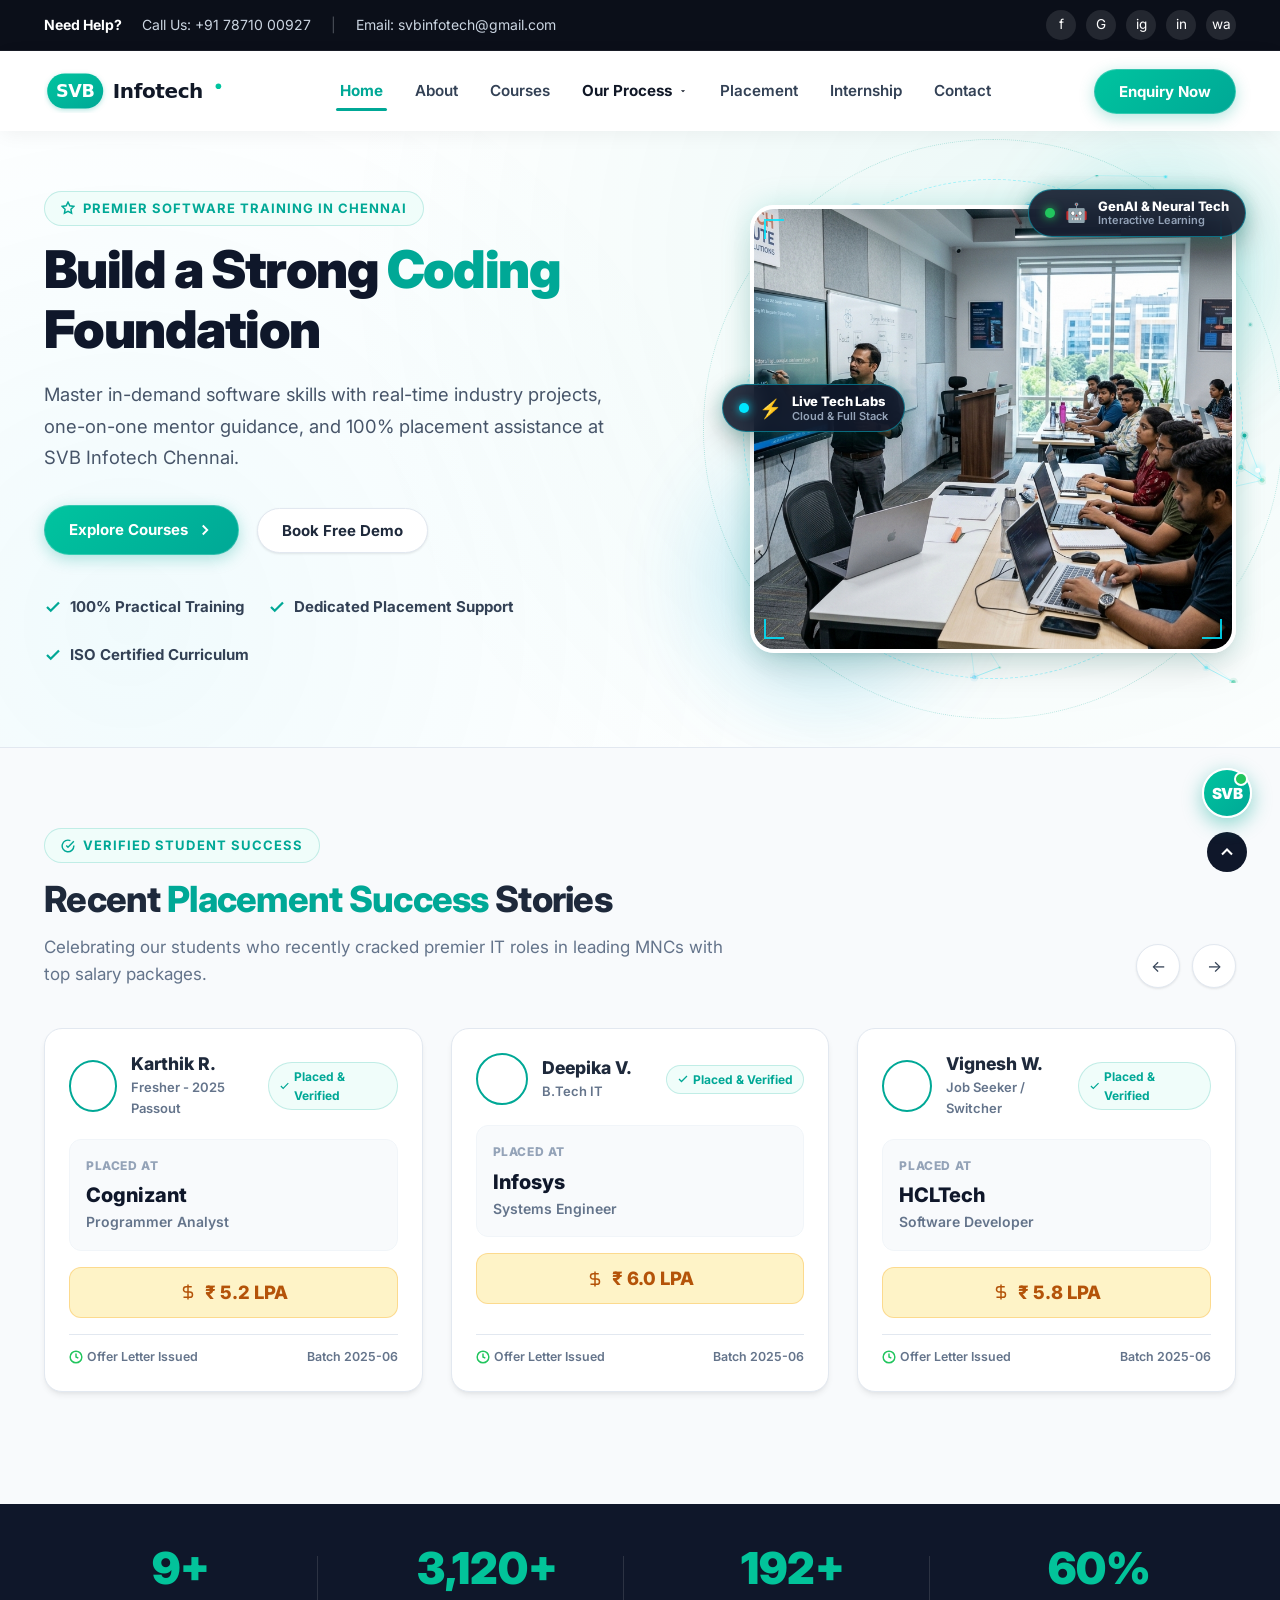
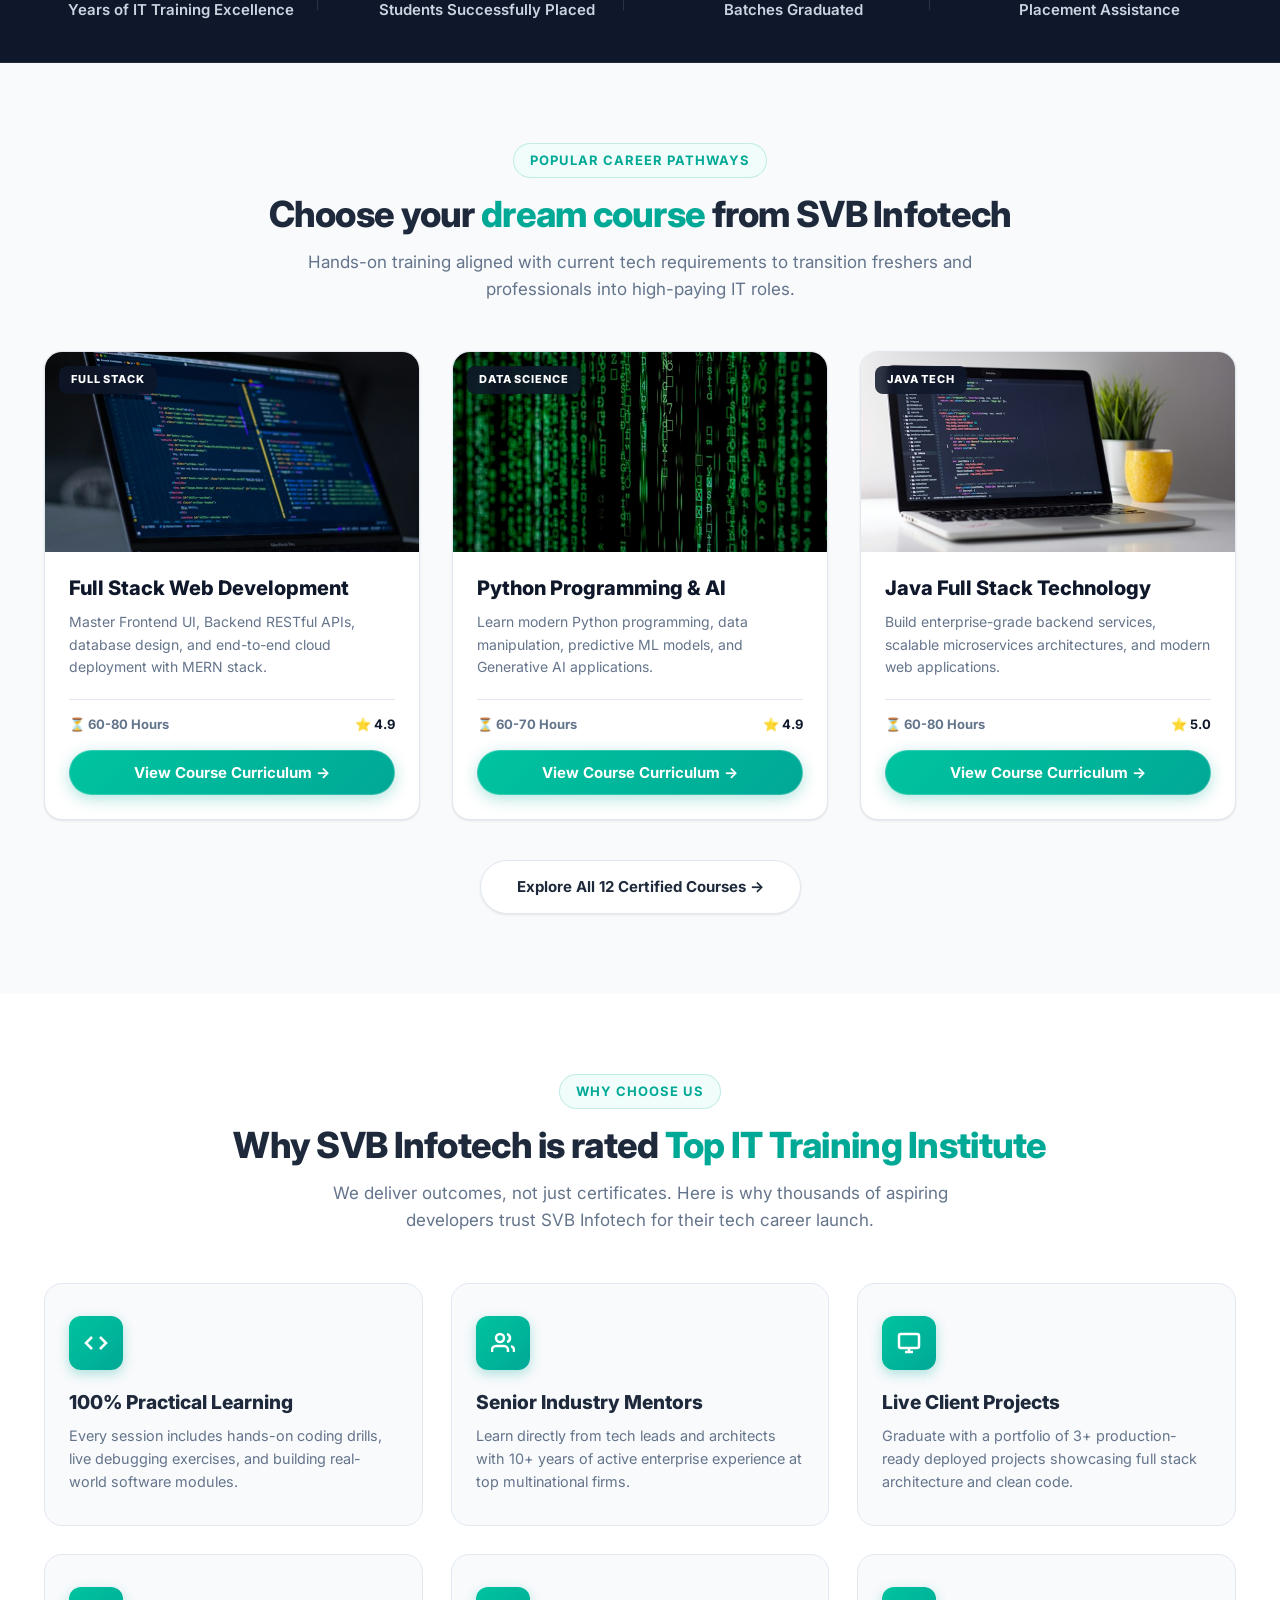
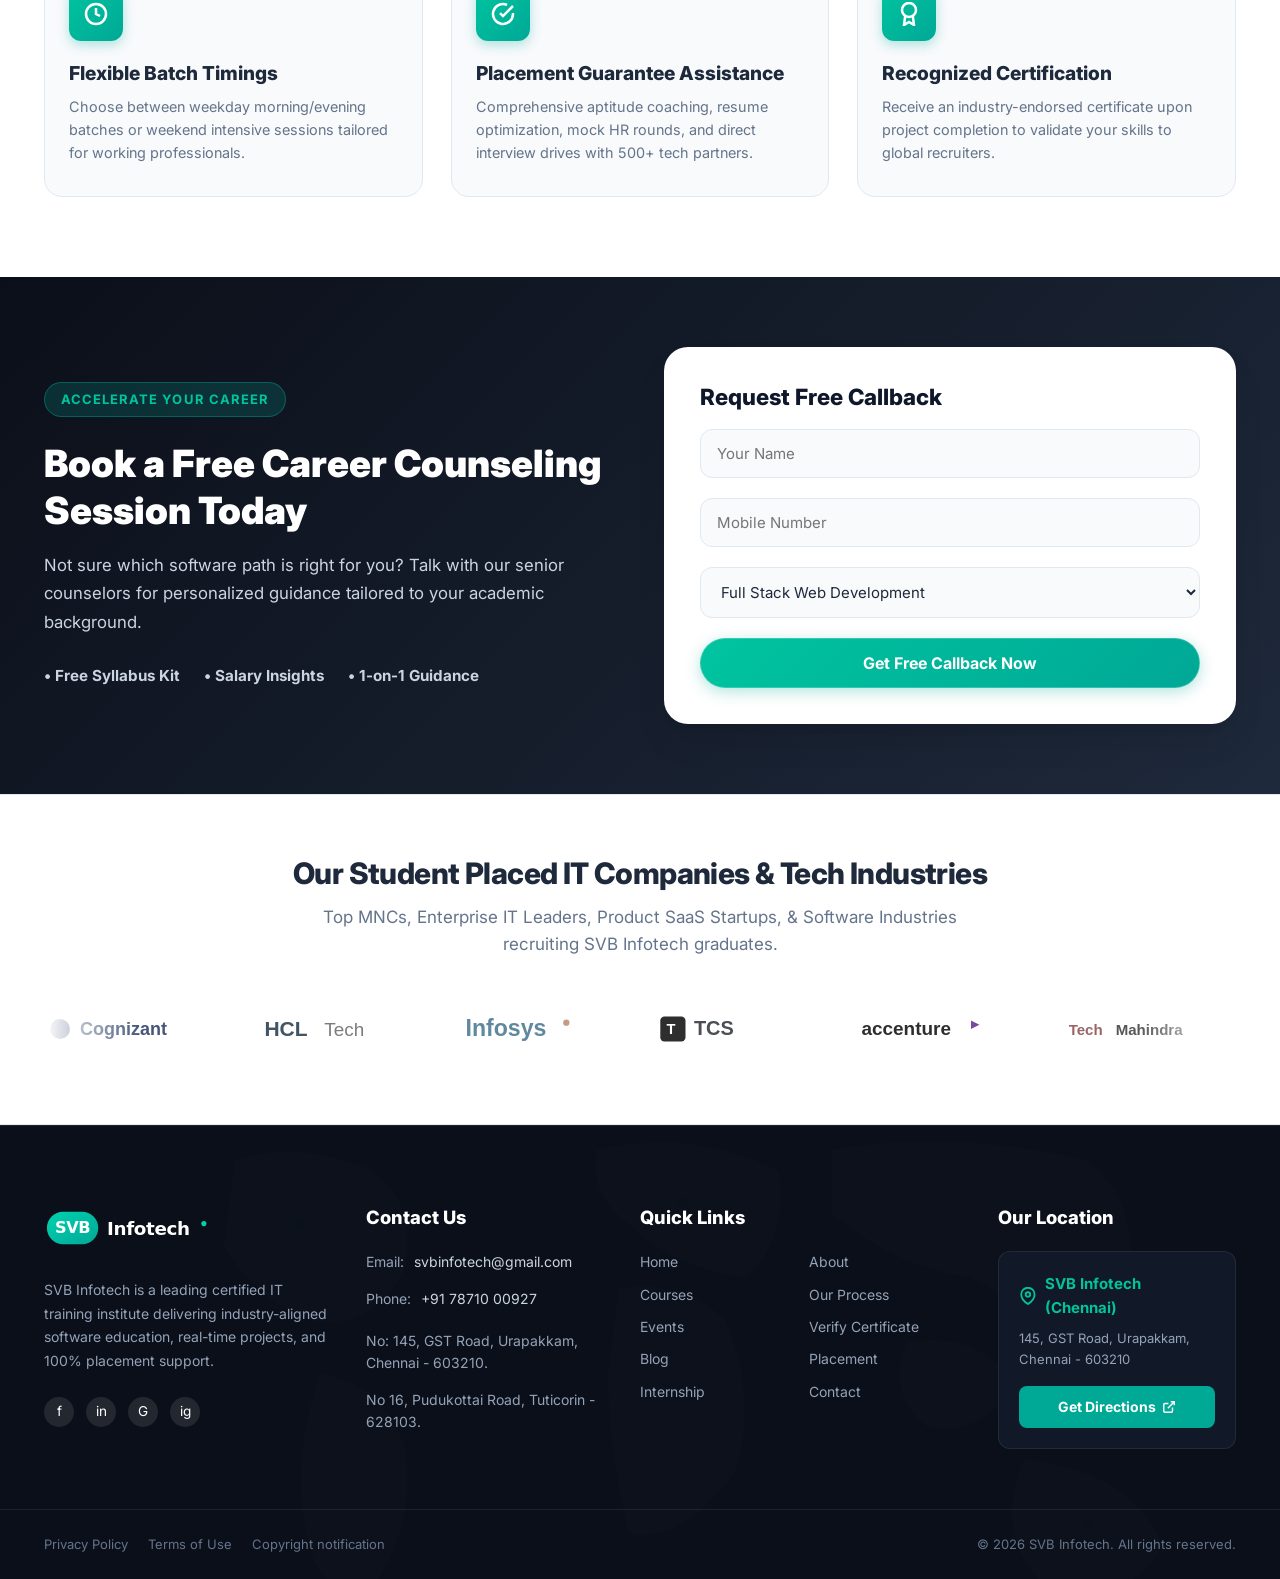
==== commit 405222db: "Add files via upload" ====
--- a/index.html
+++ b/index.html
@@ -86,7 +86,48 @@
         <a href="index.html" class="nav-link active">Home</a>
         <a href="about.html" class="nav-link">About</a>
         <a href="courses.html" class="nav-link">Courses</a>
+        <div class="nav-item-dropdown">
+          <a href="process.html" class="nav-link dropdown-toggle" aria-expanded="false">
+            Our Process
+            <svg class="dropdown-caret" width="10" height="10" viewBox="0 0 24 24" fill="currentColor">
+              <path d="M7 10l5 5 5-5z"/>
+            </svg>
+          </a>
+          <div class="dropdown-menu">
+            <a href="events.html" class="dropdown-item">
+              <span class="dropdown-item-icon">
+                <svg width="18" height="18" viewBox="0 0 24 24" fill="none" stroke="#ef4444" stroke-width="2" stroke-linecap="round" stroke-linejoin="round">
+                  <rect x="3" y="4" width="18" height="18" rx="2" ry="2"></rect>
+                  <line x1="16" y1="2" x2="16" y2="6"></line>
+                  <line x1="8" y1="2" x2="8" y2="6"></line>
+                  <line x1="3" y1="10" x2="21" y2="10"></line>
+                  <rect x="7" y="14" width="3" height="3" fill="#ef4444" stroke="none"></rect>
+                </svg>
+              </span>
+              <span class="dropdown-item-text">Events</span>
+            </a>
+            <a href="verify-certificate.html" class="dropdown-item">
+              <span class="dropdown-item-icon">
+                <svg width="18" height="18" viewBox="0 0 24 24" fill="none" stroke="#00a896" stroke-width="2" stroke-linecap="round" stroke-linejoin="round">
+                  <circle cx="12" cy="8" r="6"></circle>
+                  <path d="M15.477 12.89 17 22l-5-3-5 3 1.523-9.11"></path>
+                </svg>
+              </span>
+              <span class="dropdown-item-text">Verify Certificate</span>
+            </a>
+            <a href="blog.html" class="dropdown-item">
+              <span class="dropdown-item-icon">
+                <svg width="18" height="18" viewBox="0 0 24 24" fill="none" stroke="#6366f1" stroke-width="2" stroke-linecap="round" stroke-linejoin="round">
+                  <path d="M4 19.5A2.5 2.5 0 0 1 6.5 17H20"></path>
+                  <path d="M6.5 2H20v20H6.5A2.5 2.5 0 0 1 4 19.5v-15A2.5 2.5 0 0 1 6.5 2z"></path>
+                </svg>
+              </span>
+              <span class="dropdown-item-text">Blog</span>
+            </a>
+          </div>
+        </div>
         <a href="placement.html" class="nav-link">Placement</a>
+        <a href="internship.html" class="nav-link">Internship</a>
         <a href="contact.html" class="nav-link">Contact</a>
       </nav>
 
@@ -113,7 +154,43 @@
       <a href="index.html" class="active">Home</a>
       <a href="about.html">About</a>
       <a href="courses.html">Courses</a>
+      <div class="mobile-dropdown-group">
+        <button type="button" class="mobile-dropdown-toggle" aria-expanded="false">
+          <span>Our Process</span>
+          <svg class="mobile-caret" width="14" height="14" viewBox="0 0 24 24" fill="currentColor">
+            <path d="M7 10l5 5 5-5z"/>
+          </svg>
+        </button>
+        <div class="mobile-submenu">
+          <a href="process.html" class="mobile-sublink">Process Overview</a>
+          <a href="events.html" class="mobile-sublink">
+            <svg width="16" height="16" viewBox="0 0 24 24" fill="none" stroke="#ef4444" stroke-width="2" stroke-linecap="round" stroke-linejoin="round">
+              <rect x="3" y="4" width="18" height="18" rx="2" ry="2"></rect>
+              <line x1="16" y1="2" x2="16" y2="6"></line>
+              <line x1="8" y1="2" x2="8" y2="6"></line>
+              <line x1="3" y1="10" x2="21" y2="10"></line>
+              <rect x="7" y="14" width="3" height="3" fill="#ef4444" stroke="none"></rect>
+            </svg>
+            <span>Events</span>
+          </a>
+          <a href="verify-certificate.html" class="mobile-sublink">
+            <svg width="16" height="16" viewBox="0 0 24 24" fill="none" stroke="#00a896" stroke-width="2" stroke-linecap="round" stroke-linejoin="round">
+              <circle cx="12" cy="8" r="6"></circle>
+              <path d="M15.477 12.89 17 22l-5-3-5 3 1.523-9.11"></path>
+            </svg>
+            <span>Verify Certificate</span>
+          </a>
+          <a href="blog.html" class="mobile-sublink">
+            <svg width="16" height="16" viewBox="0 0 24 24" fill="none" stroke="#6366f1" stroke-width="2" stroke-linecap="round" stroke-linejoin="round">
+              <path d="M4 19.5A2.5 2.5 0 0 1 6.5 17H20"></path>
+              <path d="M6.5 2H20v20H6.5A2.5 2.5 0 0 1 4 19.5v-15A2.5 2.5 0 0 1 6.5 2z"></path>
+            </svg>
+            <span>Blog</span>
+          </a>
+        </div>
+      </div>
       <a href="placement.html">Placement</a>
+      <a href="internship.html">Internship</a>
       <a href="contact.html">Contact</a>
     </nav>
     <div style="margin-top: auto; display: flex; flex-direction: column; gap: 14px;">
@@ -141,7 +218,7 @@
           </h1>
 
           <p>
-            Master in-demand software skills with real-time industry projects, one-on-one mentor guidance, and 100% placement assurance at SVB Infotech Chennai.
+            Master in-demand software skills with real-time industry projects, one-on-one mentor guidance, and 100% placement assistance at SVB Infotech Chennai.
           </p>
 
           <div class="hero-actions">
@@ -170,11 +247,44 @@
           </div>
         </div>
 
-        <!-- Right Hero Visual Showcase -->
+        <!-- Right Hero Visual Showcase with Tech & AI Background Animation -->
         <div class="hero-image-card">
+          <!-- Animated Tech AI Particle Canvas & Ambient Aura -->
+          <div class="hero-ai-backdrop">
+            <canvas id="heroAiCanvas" class="hero-ai-canvas"></canvas>
+            <div class="ai-glow-orb ai-glow-1"></div>
+            <div class="ai-glow-orb ai-glow-2"></div>
+            <div class="ai-tech-ring ring-1"></div>
+            <div class="ai-tech-ring ring-2"></div>
+          </div>
+
+          <!-- Floating AI & Tech Badges -->
+          <div class="floating-ai-chip top-right">
+            <span class="ai-chip-pulse"></span>
+            <span class="ai-chip-icon">🤖</span>
+            <div class="ai-chip-text">
+              <strong>GenAI &amp; Neural Tech</strong>
+              <span>Interactive Learning</span>
+            </div>
+          </div>
+
+          <div class="floating-ai-chip left-middle">
+            <span class="ai-chip-pulse cyan"></span>
+            <span class="ai-chip-icon">⚡</span>
+            <div class="ai-chip-text">
+              <strong>Live Tech Labs</strong>
+              <span>Cloud &amp; Full Stack</span>
+            </div>
+          </div>
+
           <div class="hero-image-wrapper">
+            <div class="tech-corner top-left"></div>
+            <div class="tech-corner top-right"></div>
+            <div class="tech-corner bottom-left"></div>
+            <div class="tech-corner bottom-right"></div>
             <img src="assets/images/hero_tech_training.jpg" alt="SVB Infotech Live Coding Classroom">
           </div>
+
           <div class="floating-hero-badge">
             <div class="badge-number">15+</div>
             <div class="badge-label">Years of<br>IT Excellence</div>
@@ -237,7 +347,7 @@
 
           <div class="stat-item">
             <div class="stat-number counter-value" data-target="100" data-suffix="%">100%</div>
-            <div class="stat-label">Placement Assistance Assurance</div>
+            <div class="stat-label">Placement Assistance</div>
           </div>
 
         </div>
@@ -454,13 +564,35 @@
           </p>
         </div>
 
-        <div class="partners-grid">
-          <img src="assets/images/logo_cognizant.svg" alt="Cognizant" class="partner-logo-item">
-          <img src="assets/images/logo_hcltech.svg" alt="HCL Tech" class="partner-logo-item">
-          <img src="assets/images/logo_infosys.svg" alt="Infosys" class="partner-logo-item">
-          <img src="assets/images/logo_tcs.svg" alt="TCS" class="partner-logo-item">
-          <img src="assets/images/logo_accenture.svg" alt="Accenture" class="partner-logo-item">
-          <img src="assets/images/logo_techmahindra.svg" alt="Tech Mahindra" class="partner-logo-item">
+        <div class="logo-marquee-slider" aria-label="Hiring Partners Slider">
+          <div class="logo-marquee-track">
+            <!-- Set 1 -->
+            <img src="assets/images/logo_cognizant.svg" alt="Cognizant" class="partner-logo-item">
+            <img src="assets/images/logo_hcltech.svg" alt="HCL Tech" class="partner-logo-item">
+            <img src="assets/images/logo_infosys.svg" alt="Infosys" class="partner-logo-item">
+            <img src="assets/images/logo_tcs.svg" alt="TCS" class="partner-logo-item">
+            <img src="assets/images/logo_accenture.svg" alt="Accenture" class="partner-logo-item">
+            <img src="assets/images/logo_techmahindra.svg" alt="Tech Mahindra" class="partner-logo-item">
+            <img src="assets/images/logo_wipro.svg" alt="Wipro" class="partner-logo-item">
+            <img src="assets/images/logo_capgemini.svg" alt="Capgemini" class="partner-logo-item">
+            <img src="assets/images/logo_zoho.svg" alt="Zoho Corporation" class="partner-logo-item">
+            <img src="assets/images/logo_ibm.svg" alt="IBM" class="partner-logo-item">
+            <img src="assets/images/logo_amazon.svg" alt="Amazon" class="partner-logo-item">
+            <img src="assets/images/logo_hexaware.svg" alt="Hexaware" class="partner-logo-item">
+            <!-- Set 2 (for seamless loop) -->
+            <img src="assets/images/logo_cognizant.svg" alt="Cognizant" class="partner-logo-item">
+            <img src="assets/images/logo_hcltech.svg" alt="HCL Tech" class="partner-logo-item">
+            <img src="assets/images/logo_infosys.svg" alt="Infosys" class="partner-logo-item">
+            <img src="assets/images/logo_tcs.svg" alt="TCS" class="partner-logo-item">
+            <img src="assets/images/logo_accenture.svg" alt="Accenture" class="partner-logo-item">
+            <img src="assets/images/logo_techmahindra.svg" alt="Tech Mahindra" class="partner-logo-item">
+            <img src="assets/images/logo_wipro.svg" alt="Wipro" class="partner-logo-item">
+            <img src="assets/images/logo_capgemini.svg" alt="Capgemini" class="partner-logo-item">
+            <img src="assets/images/logo_zoho.svg" alt="Zoho Corporation" class="partner-logo-item">
+            <img src="assets/images/logo_ibm.svg" alt="IBM" class="partner-logo-item">
+            <img src="assets/images/logo_amazon.svg" alt="Amazon" class="partner-logo-item">
+            <img src="assets/images/logo_hexaware.svg" alt="Hexaware" class="partner-logo-item">
+          </div>
         </div>
       </div>
     </section>
@@ -513,9 +645,13 @@
           <li><a href="index.html">Home</a></li>
           <li><a href="about.html">About</a></li>
           <li><a href="courses.html">Courses</a></li>
+          <li><a href="process.html">Our Process</a></li>
+          <li><a href="events.html">Events</a></li>
+          <li><a href="verify-certificate.html">Verify Certificate</a></li>
+          <li><a href="blog.html">Blog</a></li>
           <li><a href="placement.html">Placement</a></li>
+          <li><a href="internship.html">Internship</a></li>
           <li><a href="contact.html">Contact</a></li>
-          <li><a href="#" class="open-enquiry-modal-btn" style="color: var(--primary-teal-light); font-weight: 700;">Enquiry Now</a></li>
         </ul>
       </div>
 
@@ -555,13 +691,11 @@
 
   <!-- Floating Action Buttons -->
   <div class="floating-actions-container">
-    <button type="button" class="floating-svb-badge open-enquiry-modal-btn" aria-label="SVB Assistant">
-      SVB
+    <button type="button" class="floating-svb-badge" id="chatbotToggleBtn" aria-label="Open SVB AI Assistant Chatbot" title="Chat with SVB AI Assistant">
+      <span class="svb-badge-text">SVB</span>
       <span class="floating-online-dot"></span>
+      <span class="floating-badge-tooltip">Chat with SVB AI 👋</span>
     </button>
-    <a href="https://wa.me/917871000927" target="_blank" rel="noopener" class="floating-whatsapp-btn" aria-label="Chat on WhatsApp">
-      <svg width="30" height="30" viewBox="0 0 24 24" fill="currentColor"><path d="M12.031 6.172c-3.181 0-5.767 2.586-5.768 5.766-.001 1.298.38 2.27 1.019 3.287l-.711 2.599 2.664-.699c.974.532 1.774.82 2.796.82 3.183 0 5.768-2.587 5.768-5.766.001-3.187-2.575-5.77-5.768-5.771zm3.392 8.244c-.144.405-.837.774-1.17.824-.312.045-.634.053-.996-.062-.314-.099-.717-.24-1.285-.487-1.378-.598-2.277-1.996-2.347-2.088-.07-.092-.559-.742-.559-1.414 0-.672.352-1.002.477-1.135.125-.133.272-.167.362-.167.091 0 .181.001.261.006.084.004.197-.033.308.234.114.274.39 951.424 1.02.034.07.057.151.011.242-.046.091-.07.148-.139.229-.07.081-.147.181-.21.243-.07.07-.143.146-.062.285.081.14 0.358.591.768.956.529.472.974.618 1.114.688.14.07.222.058.305-.038.083-.095.357-.417.452-.56.095-.143.19-.119.321-.071.13.047.832.392.975.464.143.072.238.107.273.167.035.06.035.347-.109.752z"/></svg>
-    </a>
     <button type="button" class="back-to-top-btn" id="backToTopBtn" aria-label="Back to Top">
       <svg width="20" height="20" viewBox="0 0 24 24" fill="none" stroke="currentColor" stroke-width="2.5"><polyline points="18 15 12 9 6 15"></polyline></svg>
     </button>
--- a/assets/css/style.css
+++ b/assets/css/style.css
@@ -12,48 +12,50 @@
   --teal-surface-hover: #ccfbf1;
   --teal-border: rgba(0, 168, 150, 0.2);
   --teal-glow: rgba(0, 168, 150, 0.25);
-  
+
   --secondary-cyan: #00b4d8;
   --accent-gold: #f59e0b;
   --accent-gold-dark: #b45309;
   --accent-gold-surface: #fef3c7;
-  
+
   --dark-bg: #0b0f19;
   --dark-surface: #111827;
   --dark-surface-card: #1e293b;
   --dark-border: #1f2937;
-  
+
   --text-main: #1e293b;
   --text-muted: #64748b;
   --text-light: #94a3b8;
   --text-white: #ffffff;
-  
+
   --bg-body: #f8fafc;
   --bg-card: #ffffff;
   --border-light: #e2e8f0;
   --border-subtle: #f1f5f9;
-  
+
   --radius-sm: 8px;
   --radius-md: 12px;
   --radius-lg: 18px;
   --radius-xl: 24px;
   --radius-full: 9999px;
-  
+
   --shadow-sm: 0 1px 3px rgba(0, 0, 0, 0.06), 0 1px 2px rgba(0, 0, 0, 0.04);
   --shadow-md: 0 4px 6px -1px rgba(0, 0, 0, 0.07), 0 2px 4px -2px rgba(0, 0, 0, 0.05);
   --shadow-lg: 0 10px 25px -3px rgba(0, 0, 0, 0.08), 0 4px 6px -4px rgba(0, 0, 0, 0.04);
   --shadow-xl: 0 20px 35px -5px rgba(0, 0, 0, 0.1), 0 8px 10px -6px rgba(0, 0, 0, 0.05);
   --shadow-teal: 0 10px 25px -5px rgba(0, 168, 150, 0.35);
-  
+
   --transition-fast: 0.15s ease;
   --transition-normal: 0.25s cubic-bezier(0.16, 1, 0.3, 1);
   --transition-slow: 0.4s cubic-bezier(0.16, 1, 0.3, 1);
-  
+
   --container-max: 1240px;
 }
 
 /* --- Base & Reset --- */
-*, *::before, *::after {
+*,
+*::before,
+*::after {
   box-sizing: border-box;
   margin: 0;
   padding: 0;
@@ -77,7 +79,8 @@
   overflow-x: hidden;
 }
 
-img, svg {
+img,
+svg {
   display: block;
   max-width: 100%;
   height: auto;
@@ -89,7 +92,10 @@
   transition: color var(--transition-fast);
 }
 
-button, input, select, textarea {
+button,
+input,
+select,
+textarea {
   font-family: inherit;
   font-size: inherit;
 }
@@ -100,7 +106,8 @@
   background: none;
 }
 
-ul, ol {
+ul,
+ol {
   list-style: none;
 }
 
@@ -114,7 +121,12 @@
 }
 
 /* --- Typography Helpers --- */
-h1, h2, h3, h4, h5, h6 {
+h1,
+h2,
+h3,
+h4,
+h5,
+h6 {
   color: var(--text-main);
   font-weight: 800;
   line-height: 1.25;
@@ -275,15 +287,17 @@
 .desktop-nav-menu {
   display: flex;
   align-items: center;
-  gap: 32px;
+  gap: 24px;
+  flex-wrap: nowrap;
 }
 
 .nav-link {
-  font-size: 1rem;
+  font-size: 0.95rem;
   font-weight: 600;
   color: #334155;
   padding: 8px 4px;
   position: relative;
+  white-space: nowrap;
   transition: color var(--transition-fast);
 }
 
@@ -305,6 +319,202 @@
   height: 3px;
   background-color: var(--primary-teal);
   border-radius: 2px;
+}
+
+/* --- Dropdown Menu (Our Process) --- */
+.nav-item-dropdown {
+  position: relative;
+  display: inline-flex;
+  align-items: center;
+}
+
+.dropdown-toggle {
+  display: inline-flex;
+  align-items: center;
+  gap: 6px;
+  background: none;
+  border: none;
+  cursor: pointer;
+  padding: 8px 4px;
+  font-size: 0.95rem;
+  font-weight: 700;
+  color: #111827;
+  position: relative;
+  white-space: nowrap;
+  transition: color var(--transition-fast);
+  text-decoration: none;
+  font-family: inherit;
+}
+
+.dropdown-toggle:hover,
+.nav-item-dropdown:hover .dropdown-toggle,
+.nav-item-dropdown.active .dropdown-toggle,
+.nav-item-dropdown.open .dropdown-toggle {
+  color: var(--primary-teal);
+}
+
+.dropdown-caret {
+  transition: transform var(--transition-fast);
+  color: #111827;
+  display: inline-block;
+  vertical-align: middle;
+}
+
+.dropdown-toggle:hover .dropdown-caret,
+.nav-item-dropdown:hover .dropdown-caret,
+.nav-item-dropdown.open .dropdown-caret {
+  transform: rotate(180deg);
+  color: var(--primary-teal);
+}
+
+.dropdown-menu {
+  position: absolute;
+  top: calc(100% + 8px);
+  left: 0;
+  min-width: 210px;
+  background: #ffffff;
+  border-radius: 10px;
+  box-shadow: 0 12px 30px -4px rgba(15, 23, 42, 0.12), 0 4px 8px -2px rgba(15, 23, 42, 0.06), 0 0 0 1px rgba(0, 0, 0, 0.05);
+  padding: 8px;
+  display: flex;
+  flex-direction: column;
+  gap: 4px;
+  opacity: 0;
+  visibility: hidden;
+  transform: translateY(6px);
+  transition: opacity 0.2s ease, transform 0.2s ease, visibility 0.2s ease;
+  z-index: 1050;
+  pointer-events: none;
+}
+
+.dropdown-menu::before {
+  content: '';
+  position: absolute;
+  top: -12px;
+  left: 0;
+  width: 100%;
+  height: 14px;
+}
+
+.nav-item-dropdown:hover .dropdown-menu,
+.nav-item-dropdown.open .dropdown-menu {
+  opacity: 1;
+  visibility: visible;
+  transform: translateY(0);
+  pointer-events: auto;
+}
+
+.dropdown-item {
+  display: flex;
+  align-items: center;
+  gap: 12px;
+  padding: 10px 14px;
+  border-radius: 8px;
+  color: #4b5563;
+  font-weight: 500;
+  font-size: 0.95rem;
+  transition: all var(--transition-fast);
+  text-decoration: none;
+}
+
+.dropdown-item:hover {
+  background-color: #f8fafc;
+  color: #111827;
+  transform: translateX(2px);
+}
+
+.dropdown-item.active {
+  background-color: rgba(0, 168, 150, 0.08);
+  color: var(--primary-teal);
+}
+
+.dropdown-item-icon {
+  display: flex;
+  align-items: center;
+  justify-content: center;
+  width: 22px;
+  height: 22px;
+  flex-shrink: 0;
+}
+
+.dropdown-item-text {
+  font-size: 0.95rem;
+  color: #4b5563;
+  font-weight: 500;
+  transition: color var(--transition-fast);
+}
+
+.dropdown-item:hover .dropdown-item-text,
+.dropdown-item.active .dropdown-item-text {
+  color: #111827;
+}
+
+.dropdown-item.active .dropdown-item-text {
+  color: var(--primary-teal);
+  font-weight: 600;
+}
+
+/* Mobile Dropdown */
+.mobile-dropdown-group {
+  display: flex;
+  flex-direction: column;
+  border-bottom: 1px solid var(--border-light);
+}
+
+.mobile-dropdown-toggle {
+  display: flex;
+  align-items: center;
+  justify-content: space-between;
+  width: 100%;
+  font-size: 1.15rem;
+  font-weight: 700;
+  color: var(--text-main);
+  padding: 12px 0;
+  background: none;
+  border: none;
+  cursor: pointer;
+  text-align: left;
+  font-family: inherit;
+}
+
+.mobile-caret {
+  transition: transform var(--transition-fast);
+  color: #64748b;
+}
+
+.mobile-dropdown-group.open .mobile-caret {
+  transform: rotate(180deg);
+  color: var(--primary-teal);
+}
+
+.mobile-submenu {
+  display: none;
+  flex-direction: column;
+  gap: 8px;
+  padding: 4px 0 12px 14px;
+}
+
+.mobile-dropdown-group.open .mobile-submenu {
+  display: flex;
+}
+
+.mobile-sublink {
+  display: flex;
+  align-items: center;
+  gap: 10px;
+  font-size: 0.95rem;
+  font-weight: 600;
+  color: #475569;
+  padding: 8px 10px;
+  border-radius: 6px;
+  text-decoration: none;
+  transition: background-color var(--transition-fast), color var(--transition-fast);
+}
+
+.mobile-sublink:hover,
+.mobile-sublink.active {
+  background-color: var(--teal-surface);
+  color: var(--primary-teal);
 }
 
 .header-cta-group {
@@ -522,8 +732,8 @@
 .hero-section {
   position: relative;
   background: radial-gradient(circle at 80% 20%, rgba(0, 168, 150, 0.08) 0%, transparent 60%),
-              radial-gradient(circle at 10% 80%, rgba(0, 180, 216, 0.06) 0%, transparent 50%),
-              #ffffff;
+    radial-gradient(circle at 10% 80%, rgba(0, 180, 216, 0.06) 0%, transparent 50%),
+    #ffffff;
   padding: 60px 0 80px;
   overflow: hidden;
   border-bottom: 1px solid var(--border-light);
@@ -588,14 +798,275 @@
 
 .hero-image-card {
   position: relative;
+  display: flex;
+  align-items: center;
+  justify-content: center;
+}
+
+/* Tech & AI Animated Backdrop */
+.hero-ai-backdrop {
+  position: absolute;
+  inset: -30px;
+  border-radius: 36px;
+  pointer-events: none;
+  overflow: visible;
+  z-index: 0;
+}
+
+.hero-ai-canvas {
+  position: absolute;
+  inset: 0;
+  width: 100%;
+  height: 100%;
+  border-radius: 32px;
+  z-index: 1;
+}
+
+.ai-glow-orb {
+  position: absolute;
+  border-radius: 50%;
+  filter: blur(45px);
+  opacity: 0.6;
+  z-index: 0;
+  animation: aiOrbPulse 6s ease-in-out infinite alternate;
+}
+
+.ai-glow-1 {
+  width: 260px;
+  height: 260px;
+  top: -35px;
+  right: -25px;
+  background: radial-gradient(circle, rgba(0, 229, 255, 0.45) 0%, rgba(0, 168, 150, 0.25) 50%, transparent 70%);
+}
+
+.ai-glow-2 {
+  width: 280px;
+  height: 280px;
+  bottom: -35px;
+  left: -35px;
+  background: radial-gradient(circle, rgba(0, 168, 150, 0.55) 0%, rgba(14, 165, 233, 0.3) 50%, transparent 70%);
+  animation-delay: -3s;
+}
+
+@keyframes aiOrbPulse {
+  0% {
+    transform: scale(0.9) translate(0, 0);
+    opacity: 0.45;
+  }
+
+  50% {
+    transform: scale(1.18) translate(15px, -12px);
+    opacity: 0.75;
+  }
+
+  100% {
+    transform: scale(0.95) translate(-10px, 12px);
+    opacity: 0.5;
+  }
+}
+
+.ai-tech-ring {
+  position: absolute;
+  border-radius: 50%;
+  pointer-events: none;
+  z-index: 1;
+}
+
+.ai-tech-ring.ring-1 {
+  width: 500px;
+  height: 500px;
+  top: 50%;
+  left: 50%;
+  transform: translate(-50%, -50%);
+  border: 1.5px dashed rgba(0, 229, 255, 0.3);
+  animation: rotateTechRing 35s linear infinite;
+}
+
+.ai-tech-ring.ring-2 {
+  width: 580px;
+  height: 580px;
+  top: 50%;
+  left: 50%;
+  transform: translate(-50%, -50%);
+  border: 1px dotted rgba(0, 168, 150, 0.25);
+  animation: rotateTechRingReverse 45s linear infinite;
+}
+
+@keyframes rotateTechRing {
+  from {
+    transform: translate(-50%, -50%) rotate(0deg);
+  }
+
+  to {
+    transform: translate(-50%, -50%) rotate(360deg);
+  }
+}
+
+@keyframes rotateTechRingReverse {
+  from {
+    transform: translate(-50%, -50%) rotate(360deg);
+  }
+
+  to {
+    transform: translate(-50%, -50%) rotate(0deg);
+  }
+}
+
+/* Floating AI & Tech Badges */
+.floating-ai-chip {
+  position: absolute;
+  z-index: 4;
+  background: rgba(15, 23, 42, 0.88);
+  backdrop-filter: blur(12px);
+  color: #ffffff;
+  padding: 8px 16px;
+  border-radius: var(--radius-full);
+  display: flex;
+  align-items: center;
+  gap: 10px;
+  box-shadow: 0 12px 30px rgba(0, 0, 0, 0.25), 0 0 18px rgba(0, 168, 150, 0.3);
+  border: 1px solid rgba(0, 229, 255, 0.4);
+  pointer-events: auto;
+  transition: transform var(--transition-fast);
+}
+
+.floating-ai-chip:hover {
+  transform: scale(1.06);
+}
+
+.floating-ai-chip.top-right {
+  top: -16px;
+  right: -10px;
+  animation: floatChip1 4s ease-in-out infinite;
+}
+
+.floating-ai-chip.left-middle {
+  top: 40%;
+  left: -28px;
+  animation: floatChip2 4.5s ease-in-out infinite 1s;
+}
+
+@keyframes floatChip1 {
+
+  0%,
+  100% {
+    transform: translateY(0);
+  }
+
+  50% {
+    transform: translateY(-8px);
+  }
+}
+
+@keyframes floatChip2 {
+
+  0%,
+  100% {
+    transform: translateY(0);
+  }
+
+  50% {
+    transform: translateY(8px);
+  }
+}
+
+.ai-chip-pulse {
+  width: 10px;
+  height: 10px;
+  border-radius: 50%;
+  background: #22c55e;
+  box-shadow: 0 0 10px #22c55e;
+  animation: pulseGreenDot 1.8s infinite;
+}
+
+.ai-chip-pulse.cyan {
+  background: #00e5ff;
+  box-shadow: 0 0 10px #00e5ff;
+}
+
+@keyframes pulseGreenDot {
+
+  0%,
+  100% {
+    opacity: 1;
+    transform: scale(1);
+  }
+
+  50% {
+    opacity: 0.4;
+    transform: scale(0.8);
+  }
+}
+
+.ai-chip-icon {
+  font-size: 1.15rem;
+}
+
+.ai-chip-text {
+  display: flex;
+  flex-direction: column;
+  line-height: 1.25;
+}
+
+.ai-chip-text strong {
+  font-size: 0.8125rem;
+  font-weight: 800;
+  color: #ffffff;
+  letter-spacing: -0.01em;
+}
+
+.ai-chip-text span {
+  font-size: 0.6875rem;
+  color: #94a3b8;
+  font-weight: 600;
+}
+
+/* Tech Corner HUD Brackets */
+.tech-corner {
+  position: absolute;
+  width: 20px;
+  height: 20px;
+  border: 2.5px solid #00e5ff;
+  z-index: 3;
+  pointer-events: none;
+  opacity: 0.85;
+}
+
+.tech-corner.top-left {
+  top: 10px;
+  left: 10px;
+  border-right: none;
+  border-bottom: none;
+}
+
+.tech-corner.top-right {
+  top: 10px;
+  right: 10px;
+  border-left: none;
+  border-bottom: none;
+}
+
+.tech-corner.bottom-left {
+  bottom: 10px;
+  left: 10px;
+  border-right: none;
+  border-top: none;
+}
+
+.tech-corner.bottom-right {
+  bottom: 10px;
+  right: 10px;
+  border-left: none;
+  border-top: none;
 }
 
 .hero-image-wrapper {
   position: relative;
   border-radius: var(--radius-xl);
   overflow: hidden;
-  box-shadow: var(--shadow-xl);
+  box-shadow: var(--shadow-xl), 0 0 30px rgba(0, 168, 150, 0.2);
   border: 4px solid #ffffff;
+  z-index: 2;
 }
 
 .hero-image-wrapper img {
@@ -627,8 +1098,15 @@
 }
 
 @keyframes floatBounce {
-  0%, 100% { transform: translateY(0); }
-  50% { transform: translateY(-8px); }
+
+  0%,
+  100% {
+    transform: translateY(0);
+  }
+
+  50% {
+    transform: translateY(-8px);
+  }
 }
 
 .floating-hero-badge .badge-number {
@@ -904,17 +1382,53 @@
   flex-wrap: wrap;
 }
 
+/* Continuous Logo Marquee Slider */
+.logo-marquee-slider {
+  position: relative;
+  width: 100%;
+  overflow: hidden;
+  padding: 14px 0;
+  mask-image: linear-gradient(to right, transparent 0%, black 8%, black 92%, transparent 100%);
+  -webkit-mask-image: linear-gradient(to right, transparent 0%, black 8%, black 92%, transparent 100%);
+}
+
+.logo-marquee-track {
+  display: flex;
+  align-items: center;
+  gap: 52px;
+  width: max-content;
+  animation: marqueeScroll 32s linear infinite;
+  will-change: transform;
+}
+
+.logo-marquee-slider:hover .logo-marquee-track {
+  animation-play-state: paused;
+}
+
+@keyframes marqueeScroll {
+  0% {
+    transform: translateX(0);
+  }
+
+  100% {
+    transform: translateX(-50%);
+  }
+}
+
 .partner-logo-item {
-  height: 38px;
-  opacity: 0.75;
+  height: 42px;
+  max-width: 160px;
+  object-fit: contain;
+  opacity: 0.82;
   transition: all var(--transition-fast);
-  filter: grayscale(80%);
+  filter: grayscale(60%);
+  flex-shrink: 0;
 }
 
 .partner-logo-item:hover {
   opacity: 1;
   filter: grayscale(0%);
-  transform: scale(1.08);
+  transform: scale(1.12);
 }
 
 /* ==========================================================================
@@ -1692,8 +2206,8 @@
 
 .footer-main-grid {
   display: grid;
-  grid-template-columns: 1.4fr 1fr 0.8fr 1.1fr;
-  gap: 40px;
+  grid-template-columns: 1.2fr 1fr 1.35fr 1fr;
+  gap: 36px;
   position: relative;
   z-index: 1;
   margin-bottom: 60px;
@@ -1753,9 +2267,9 @@
 }
 
 .footer-links-list {
-  display: flex;
-  flex-direction: column;
-  gap: 12px;
+  display: grid;
+  grid-template-columns: repeat(2, 1fr);
+  gap: 10px 16px;
   font-size: 0.875rem;
 }
 
@@ -1856,8 +2370,8 @@
 }
 
 .floating-svb-badge {
-  width: 58px;
-  height: 58px;
+  width: 50px;
+  height: 50px;
   border-radius: 50%;
   background: linear-gradient(135deg, #00c49f 0%, #00a896 100%);
   color: #ffffff;
@@ -1891,32 +2405,24 @@
 }
 
 @keyframes pulseGreen {
-  0% { box-shadow: 0 0 0 0 rgba(34, 197, 94, 0.7); }
-  70% { box-shadow: 0 0 0 8px rgba(34, 197, 94, 0); }
-  100% { box-shadow: 0 0 0 0 rgba(34, 197, 94, 0); }
-}
-
-.floating-whatsapp-btn {
-  width: 58px;
-  height: 58px;
-  border-radius: 50%;
-  background: #25d366;
-  color: #ffffff;
-  display: flex;
-  align-items: center;
-  justify-content: center;
-  box-shadow: 0 6px 20px rgba(37, 211, 102, 0.4);
-  transition: transform var(--transition-fast);
-}
-
-.floating-whatsapp-btn:hover {
-  transform: scale(1.1);
-  color: #ffffff;
-}
+  0% {
+    box-shadow: 0 0 0 0 rgba(34, 197, 94, 0.7);
+  }
+
+  70% {
+    box-shadow: 0 0 0 8px rgba(34, 197, 94, 0);
+  }
+
+  100% {
+    box-shadow: 0 0 0 0 rgba(34, 197, 94, 0);
+  }
+}
+
+
 
 .back-to-top-btn {
-  width: 44px;
-  height: 44px;
+  width: 40px;
+  height: 40px;
   border-radius: 50%;
   background: #0f172a;
   color: #ffffff;
@@ -2033,3 +2539,729 @@
 .toast-notification svg {
   color: var(--primary-teal-light);
 }
+
+/* ==========================================================================
+   INTERNSHIP APPLICATION FORM (ZOHO / ENTERPRISE MODEL)
+   ========================================================================== */
+.internship-app-card {
+  background: #ffffff;
+  border-radius: var(--radius-xl);
+  padding: 44px;
+  box-shadow: 0 14px 40px -10px rgba(15, 23, 42, 0.08), 0 0 0 1px rgba(0, 0, 0, 0.05);
+  max-width: 900px;
+  margin: 0 auto;
+}
+
+.autofill-box {
+  background: #f8fafc;
+  border: 2px dashed #cbd5e1;
+  border-radius: var(--radius-lg);
+  padding: 30px;
+  text-align: center;
+  margin-bottom: 34px;
+  transition: all var(--transition-fast);
+  cursor: pointer;
+  position: relative;
+}
+
+.autofill-box:hover,
+.autofill-box.drag-over {
+  border-color: var(--primary-teal);
+  background: #f0fdfa;
+}
+
+.autofill-title {
+  font-size: 1.1rem;
+  font-weight: 800;
+  color: #0f172a;
+  margin-bottom: 4px;
+}
+
+.autofill-subtitle {
+  font-size: 0.875rem;
+  color: #64748b;
+  margin-bottom: 16px;
+}
+
+.autofill-drop-text {
+  font-size: 1rem;
+  color: #475569;
+}
+
+.autofill-drop-text strong {
+  color: #e11d48;
+}
+
+.autofill-file-ext {
+  font-size: 0.8125rem;
+  color: #94a3b8;
+  margin-top: 6px;
+}
+
+.form-subhead-row {
+  display: flex;
+  align-items: center;
+  justify-content: space-between;
+  margin-bottom: 20px;
+  padding-bottom: 8px;
+  border-bottom: 1px solid #f1f5f9;
+}
+
+.form-subhead {
+  font-size: 1.15rem;
+  font-weight: 800;
+  color: #ef4444;
+}
+
+.form-clear-link {
+  font-size: 0.875rem;
+  color: #ef4444;
+  font-weight: 700;
+  background: none;
+  border: none;
+  cursor: pointer;
+  text-decoration: underline;
+}
+
+.form-clear-link:hover {
+  color: #b91c1c;
+}
+
+.form-grid-2 {
+  display: grid;
+  grid-template-columns: 1fr 1fr;
+  gap: 20px;
+  margin-bottom: 20px;
+}
+
+.input-with-select {
+  display: flex;
+  gap: 8px;
+}
+
+.prefix-select {
+  width: 105px;
+  flex-shrink: 0;
+  background-color: #f8fafc;
+}
+
+.phone-input-combo {
+  display: flex;
+  gap: 8px;
+}
+
+.phone-code-badge {
+  display: inline-flex;
+  align-items: center;
+  gap: 6px;
+  background: #f8fafc;
+  border: 1.5px solid var(--border-light);
+  border-radius: var(--radius-md);
+  padding: 0 12px;
+  font-weight: 700;
+  color: #334155;
+  font-size: 0.9rem;
+  flex-shrink: 0;
+}
+
+.resume-upload-wrapper {
+  margin-top: 10px;
+  margin-bottom: 28px;
+}
+
+.file-browse-control {
+  position: relative;
+  border: 1.5px dashed #cbd5e1;
+  background: #f8fafc;
+  border-radius: var(--radius-md);
+  padding: 16px 20px;
+  display: flex;
+  align-items: center;
+  gap: 16px;
+  cursor: pointer;
+}
+
+.file-browse-btn {
+  background: #ffffff;
+  border: 1px solid #cbd5e1;
+  padding: 8px 18px;
+  border-radius: var(--radius-sm);
+  font-size: 0.875rem;
+  font-weight: 700;
+  color: #334155;
+}
+
+.file-browse-text {
+  font-size: 0.875rem;
+  color: #64748b;
+  overflow: hidden;
+  text-overflow: ellipsis;
+  white-space: nowrap;
+}
+
+.form-action-footer {
+  display: flex;
+  justify-content: flex-end;
+  gap: 14px;
+  margin-top: 32px;
+  padding-top: 20px;
+  border-top: 1px solid #f1f5f9;
+}
+
+.btn-form-cancel {
+  background: #ffffff;
+  color: #475569;
+  border: 1px solid #cbd5e1;
+  padding: 12px 28px;
+  border-radius: var(--radius-md);
+  font-weight: 700;
+  font-size: 0.95rem;
+  cursor: pointer;
+  transition: all var(--transition-fast);
+}
+
+.btn-form-cancel:hover {
+  background: #f1f5f9;
+  color: #0f172a;
+}
+
+.btn-form-submit {
+  background: #ef4444;
+  color: #ffffff;
+  border: none;
+  padding: 12px 34px;
+  border-radius: var(--radius-md);
+  font-weight: 800;
+  font-size: 0.95rem;
+  cursor: pointer;
+  transition: all var(--transition-fast);
+  box-shadow: 0 4px 14px rgba(239, 68, 68, 0.35);
+}
+
+.btn-form-submit:hover {
+  background: #dc2626;
+  transform: translateY(-1px);
+  box-shadow: 0 6px 18px rgba(239, 68, 68, 0.45);
+}
+
+.btn-form-submit:disabled {
+  opacity: 0.65;
+  cursor: not-allowed;
+}
+
+/* ==========================================================================
+   BLOG CARDS & SHOWCASE
+   ========================================================================== */
+.blog-grid {
+  display: grid;
+  grid-template-columns: repeat(3, 1fr);
+  gap: 28px;
+}
+
+.blog-card {
+  background: #ffffff;
+  border-radius: var(--radius-lg);
+  overflow: hidden;
+  border: 1px solid var(--border-light);
+  box-shadow: var(--shadow-sm);
+  display: flex;
+  flex-direction: column;
+  transition: all var(--transition-normal);
+}
+
+.blog-card:hover {
+  transform: translateY(-6px);
+  box-shadow: var(--shadow-xl);
+  border-color: rgba(0, 168, 150, 0.3);
+}
+
+.blog-card-img {
+  width: 100%;
+  height: 200px;
+  object-fit: cover;
+  transition: transform 0.4s ease;
+}
+
+.blog-card:hover .blog-card-img {
+  transform: scale(1.05);
+}
+
+.blog-card-body {
+  padding: 24px;
+  display: flex;
+  flex-direction: column;
+  flex: 1;
+}
+
+.blog-meta-tag {
+  display: inline-block;
+  font-size: 0.75rem;
+  font-weight: 800;
+  padding: 4px 10px;
+  border-radius: 4px;
+  text-transform: uppercase;
+  letter-spacing: 0.5px;
+  margin-bottom: 12px;
+}
+
+.blog-title {
+  font-size: 1.2rem;
+  font-weight: 800;
+  color: #0f172a;
+  line-height: 1.4;
+  margin-bottom: 10px;
+}
+
+.blog-excerpt {
+  font-size: 0.9rem;
+  color: #64748b;
+  line-height: 1.6;
+  margin-bottom: 18px;
+  flex: 1;
+}
+
+.blog-footer {
+  display: flex;
+  align-items: center;
+  justify-content: space-between;
+  padding-top: 14px;
+  border-top: 1px solid var(--border-light);
+  font-size: 0.8125rem;
+  color: #94a3b8;
+  font-weight: 600;
+}
+
+/* ==========================================================================
+   SVB AI CHATBOT WIDGET
+   ========================================================================== */
+
+/* Floating Badge Tooltip */
+.floating-badge-tooltip {
+  position: absolute;
+  right: 58px;
+  top: 50%;
+  transform: translateY(-50%);
+  background: #0f172a;
+  color: #ffffff;
+  padding: 6px 12px;
+  border-radius: 20px;
+  font-size: 0.75rem;
+  font-weight: 700;
+  white-space: nowrap;
+  box-shadow: 0 4px 14px rgba(0, 0, 0, 0.2);
+  pointer-events: none;
+  opacity: 0;
+  transition: opacity 0.25s ease, transform 0.25s ease;
+  letter-spacing: normal;
+}
+
+.floating-badge-tooltip::after {
+  content: '';
+  position: absolute;
+  right: -5px;
+  top: 50%;
+  transform: translateY(-50%);
+  border-width: 5px 0 5px 6px;
+  border-style: solid;
+  border-color: transparent transparent transparent #0f172a;
+}
+
+.floating-svb-badge:hover .floating-badge-tooltip {
+  opacity: 1;
+  transform: translateY(-50%) translateX(-4px);
+}
+
+.floating-svb-badge.chat-active {
+  background: #0f172a;
+  box-shadow: 0 8px 24px rgba(15, 23, 42, 0.4);
+}
+
+/* Chatbot Floating Window */
+.svb-chatbot-window {
+  position: fixed;
+  bottom: 84px;
+  right: 24px;
+  width: 380px;
+  max-width: calc(100vw - 32px);
+  height: 540px;
+  max-height: calc(100vh - 110px);
+  background: #ffffff;
+  border-radius: 20px;
+  box-shadow: 0 20px 50px -10px rgba(15, 23, 42, 0.3), 0 0 0 1px rgba(0, 168, 150, 0.18);
+  display: flex;
+  flex-direction: column;
+  overflow: hidden;
+  z-index: 10000;
+  opacity: 0;
+  visibility: hidden;
+  transform: scale(0.88) translateY(24px);
+  transform-origin: bottom right;
+  transition: opacity 0.3s cubic-bezier(0.16, 1, 0.3, 1),
+              transform 0.3s cubic-bezier(0.16, 1, 0.3, 1),
+              visibility 0.3s;
+}
+
+.svb-chatbot-window.open {
+  opacity: 1;
+  visibility: visible;
+  transform: scale(1) translateY(0);
+}
+
+/* Chatbot Header */
+.chatbot-header {
+  background: linear-gradient(135deg, #0b1329 0%, #003e3a 100%);
+  color: #ffffff;
+  padding: 14px 18px;
+  display: flex;
+  align-items: center;
+  justify-content: space-between;
+  border-bottom: 1px solid rgba(255, 255, 255, 0.08);
+}
+
+.chatbot-header-info {
+  display: flex;
+  align-items: center;
+  gap: 12px;
+}
+
+.chatbot-avatar {
+  width: 38px;
+  height: 38px;
+  border-radius: 50%;
+  background: linear-gradient(135deg, #00c49f 0%, #00a896 100%);
+  display: flex;
+  align-items: center;
+  justify-content: center;
+  font-weight: 900;
+  font-size: 0.85rem;
+  color: #ffffff;
+  box-shadow: 0 2px 8px rgba(0, 168, 150, 0.5);
+  position: relative;
+  flex-shrink: 0;
+}
+
+.chatbot-avatar .online-status-dot {
+  position: absolute;
+  bottom: 0;
+  right: 0;
+  width: 10px;
+  height: 10px;
+  background: #22c55e;
+  border-radius: 50%;
+  border: 2px solid #0b1329;
+}
+
+.chatbot-title-box h4 {
+  font-size: 0.95rem;
+  font-weight: 800;
+  color: #ffffff;
+  margin: 0;
+  line-height: 1.2;
+}
+
+.chatbot-title-box span {
+  font-size: 0.72rem;
+  color: #22c55e;
+  display: flex;
+  align-items: center;
+  gap: 5px;
+  font-weight: 600;
+}
+
+.chatbot-header-actions {
+  display: flex;
+  align-items: center;
+  gap: 6px;
+}
+
+.chatbot-icon-btn {
+  background: rgba(255, 255, 255, 0.1);
+  border: none;
+  color: #ffffff;
+  width: 28px;
+  height: 28px;
+  border-radius: 50%;
+  display: flex;
+  align-items: center;
+  justify-content: center;
+  cursor: pointer;
+  font-size: 0.9rem;
+  transition: background 0.2s;
+}
+
+.chatbot-icon-btn:hover {
+  background: rgba(255, 255, 255, 0.25);
+}
+
+/* Chat Messages Area */
+.chatbot-body {
+  flex: 1;
+  overflow-y: auto;
+  padding: 16px;
+  display: flex;
+  flex-direction: column;
+  gap: 12px;
+  background: #f8fafc;
+  scroll-behavior: smooth;
+}
+
+.chatbot-body::-webkit-scrollbar {
+  width: 5px;
+}
+
+.chatbot-body::-webkit-scrollbar-thumb {
+  background: #cbd5e1;
+  border-radius: 4px;
+}
+
+/* Chat Message Bubbles */
+.chat-row {
+  display: flex;
+  gap: 8px;
+  align-items: flex-end;
+}
+
+.chat-row.bot {
+  justify-content: flex-start;
+}
+
+.chat-row.user {
+  justify-content: flex-end;
+}
+
+.chat-bot-avatar-mini {
+  width: 26px;
+  height: 26px;
+  border-radius: 50%;
+  background: #00a896;
+  color: #ffffff;
+  font-size: 0.7rem;
+  font-weight: 800;
+  display: flex;
+  align-items: center;
+  justify-content: center;
+  flex-shrink: 0;
+}
+
+.chat-bubble {
+  max-width: 82%;
+  padding: 10px 14px;
+  font-size: 0.875rem;
+  line-height: 1.5;
+  word-break: break-word;
+}
+
+.chat-row.bot .chat-bubble {
+  background: #ffffff;
+  color: #1e293b;
+  border: 1px solid #e2e8f0;
+  border-radius: 16px 16px 16px 4px;
+  box-shadow: 0 1px 3px rgba(0, 0, 0, 0.04);
+}
+
+.chat-row.bot .chat-bubble strong {
+  color: #0f172a;
+}
+
+.chat-row.user .chat-bubble {
+  background: linear-gradient(135deg, #00a896 0%, #0284c7 100%);
+  color: #ffffff;
+  border-radius: 16px 16px 4px 16px;
+  box-shadow: 0 4px 12px rgba(0, 168, 150, 0.25);
+}
+
+.chat-timestamp {
+  font-size: 0.65rem;
+  color: #94a3b8;
+  margin-top: 4px;
+  display: block;
+}
+
+.chat-row.user .chat-timestamp {
+  color: rgba(255, 255, 255, 0.8);
+  text-align: right;
+}
+
+/* Interactive Action Buttons inside Bot Message */
+.chat-action-links {
+  display: flex;
+  flex-wrap: wrap;
+  gap: 6px;
+  margin-top: 10px;
+}
+
+.chat-action-btn {
+  display: inline-flex;
+  align-items: center;
+  gap: 4px;
+  padding: 5px 11px;
+  border-radius: 9999px;
+  font-size: 0.775rem;
+  font-weight: 700;
+  text-decoration: none;
+  cursor: pointer;
+  border: 1px solid #00a896;
+  background: #f0fdfa;
+  color: #00776b;
+  transition: all 0.2s ease;
+}
+
+.chat-action-btn:hover {
+  background: #00a896;
+  color: #ffffff;
+}
+
+.chat-action-btn.primary {
+  background: #00a896;
+  color: #ffffff;
+  border-color: #00a896;
+}
+
+.chat-action-btn.primary:hover {
+  background: #00776b;
+}
+
+/* Typing Indicator Animation */
+.typing-bubble {
+  display: flex;
+  align-items: center;
+  gap: 4px;
+  padding: 10px 14px;
+  background: #ffffff;
+  border: 1px solid #e2e8f0;
+  border-radius: 16px 16px 16px 4px;
+  width: fit-content;
+}
+
+.typing-dot {
+  width: 6px;
+  height: 6px;
+  background: #00a896;
+  border-radius: 50%;
+  animation: typingBounce 1.4s infinite ease-in-out;
+}
+
+.typing-dot:nth-child(1) { animation-delay: 0s; }
+.typing-dot:nth-child(2) { animation-delay: 0.2s; }
+.typing-dot:nth-child(3) { animation-delay: 0.4s; }
+
+@keyframes typingBounce {
+  0%, 80%, 100% {
+    transform: translateY(0);
+    opacity: 0.4;
+  }
+  40% {
+    transform: translateY(-5px);
+    opacity: 1;
+  }
+}
+
+/* Quick Question Suggestion Chips */
+.chatbot-chips-section {
+  padding: 10px 14px 4px;
+  background: #f1f5f9;
+  border-top: 1px solid #e2e8f0;
+}
+
+.chatbot-chips-label {
+  font-size: 0.7rem;
+  text-transform: uppercase;
+  color: #64748b;
+  font-weight: 800;
+  letter-spacing: 0.5px;
+  margin-bottom: 6px;
+}
+
+.chatbot-chips-wrap {
+  display: flex;
+  flex-wrap: wrap;
+  gap: 6px;
+  max-height: 72px;
+  overflow-y: auto;
+}
+
+.chatbot-chips-wrap::-webkit-scrollbar {
+  width: 3px;
+}
+
+.chatbot-chip {
+  padding: 4px 10px;
+  background: #ffffff;
+  border: 1px solid rgba(0, 168, 150, 0.35);
+  border-radius: 9999px;
+  font-size: 0.75rem;
+  color: #00776b;
+  font-weight: 700;
+  cursor: pointer;
+  white-space: nowrap;
+  transition: all 0.2s ease;
+}
+
+.chatbot-chip:hover {
+  background: #00a896;
+  color: #ffffff;
+  border-color: #00a896;
+  transform: translateY(-1px);
+}
+
+/* Chat Input Bar */
+.chatbot-input-bar {
+  padding: 10px 14px;
+  background: #ffffff;
+  border-top: 1px solid #e2e8f0;
+  display: flex;
+  align-items: center;
+  gap: 8px;
+}
+
+.chatbot-input {
+  flex: 1;
+  border: 1px solid #cbd5e1;
+  border-radius: 9999px;
+  padding: 9px 16px;
+  font-size: 0.85rem;
+  color: #1e293b;
+  outline: none;
+  background: #f8fafc;
+  transition: border-color 0.2s, box-shadow 0.2s;
+}
+
+.chatbot-input:focus {
+  border-color: #00a896;
+  background: #ffffff;
+  box-shadow: 0 0 0 3px rgba(0, 168, 150, 0.15);
+}
+
+.chatbot-send-btn {
+  width: 38px;
+  height: 38px;
+  border-radius: 50%;
+  background: #00a896;
+  color: #ffffff;
+  border: none;
+  display: flex;
+  align-items: center;
+  justify-content: center;
+  cursor: pointer;
+  flex-shrink: 0;
+  transition: background 0.2s, transform 0.15s;
+}
+
+.chatbot-send-btn:hover {
+  background: #00776b;
+  transform: scale(1.06);
+}
+
+.chatbot-send-btn:disabled {
+  opacity: 0.5;
+  cursor: not-allowed;
+  transform: none;
+}
+
+.chatbot-footer-caption {
+  font-size: 0.68rem;
+  color: #94a3b8;
+  text-align: center;
+  padding: 4px 10px 8px;
+  background: #ffffff;
+}
--- a/assets/css/responsive.css
+++ b/assets/css/responsive.css
@@ -5,6 +5,14 @@
 
 /* --- Large Desktops & Laptops (<= 1199px) --- */
 @media (max-width: 1199px) {
+  .desktop-nav-menu {
+    gap: 14px;
+  }
+  .nav-link,
+  .dropdown-toggle {
+    font-size: 0.88rem;
+    padding: 6px 2px;
+  }
   .hero-content h1 {
     font-size: 2.75rem;
   }
@@ -21,8 +29,8 @@
   }
 }
 
-/* --- Tablets & Small Laptops (<= 991px) --- */
-@media (max-width: 991px) {
+/* --- Tablets & Laptops (<= 1040px) --- */
+@media (max-width: 1040px) {
   .top-bar {
     display: none; /* Hide top bar on tablets & mobile for cleaner header */
   }
@@ -201,10 +209,16 @@
     right: 20px;
   }
 
-  .floating-svb-badge,
-  .floating-whatsapp-btn {
+  .floating-svb-badge {
     width: 50px;
     height: 50px;
+  }
+
+  .floating-ai-chip.left-middle {
+    left: -10px;
+  }
+  .floating-ai-chip.top-right {
+    right: -5px;
   }
 
   .modal-box {
@@ -241,4 +255,41 @@
   .floating-hero-badge .badge-number {
     font-size: 1.8rem;
   }
-}
+
+  .form-grid-2 {
+    grid-template-columns: 1fr;
+    gap: 16px;
+  }
+
+  .blog-grid {
+    grid-template-columns: 1fr;
+  }
+
+  .internship-app-card {
+    padding: 24px 18px;
+  }
+}
+
+@media (max-width: 991px) {
+  .blog-grid {
+    grid-template-columns: repeat(2, 1fr);
+  }
+  .form-grid-2 {
+    grid-template-columns: 1fr;
+  }
+}
+
+@media (max-width: 576px) {
+  .svb-chatbot-window {
+    bottom: 12px;
+    right: 12px;
+    width: calc(100vw - 24px);
+    height: calc(100vh - 90px);
+    max-height: 540px;
+    border-radius: 16px;
+  }
+  .floating-badge-tooltip {
+    display: none !important;
+  }
+}
+
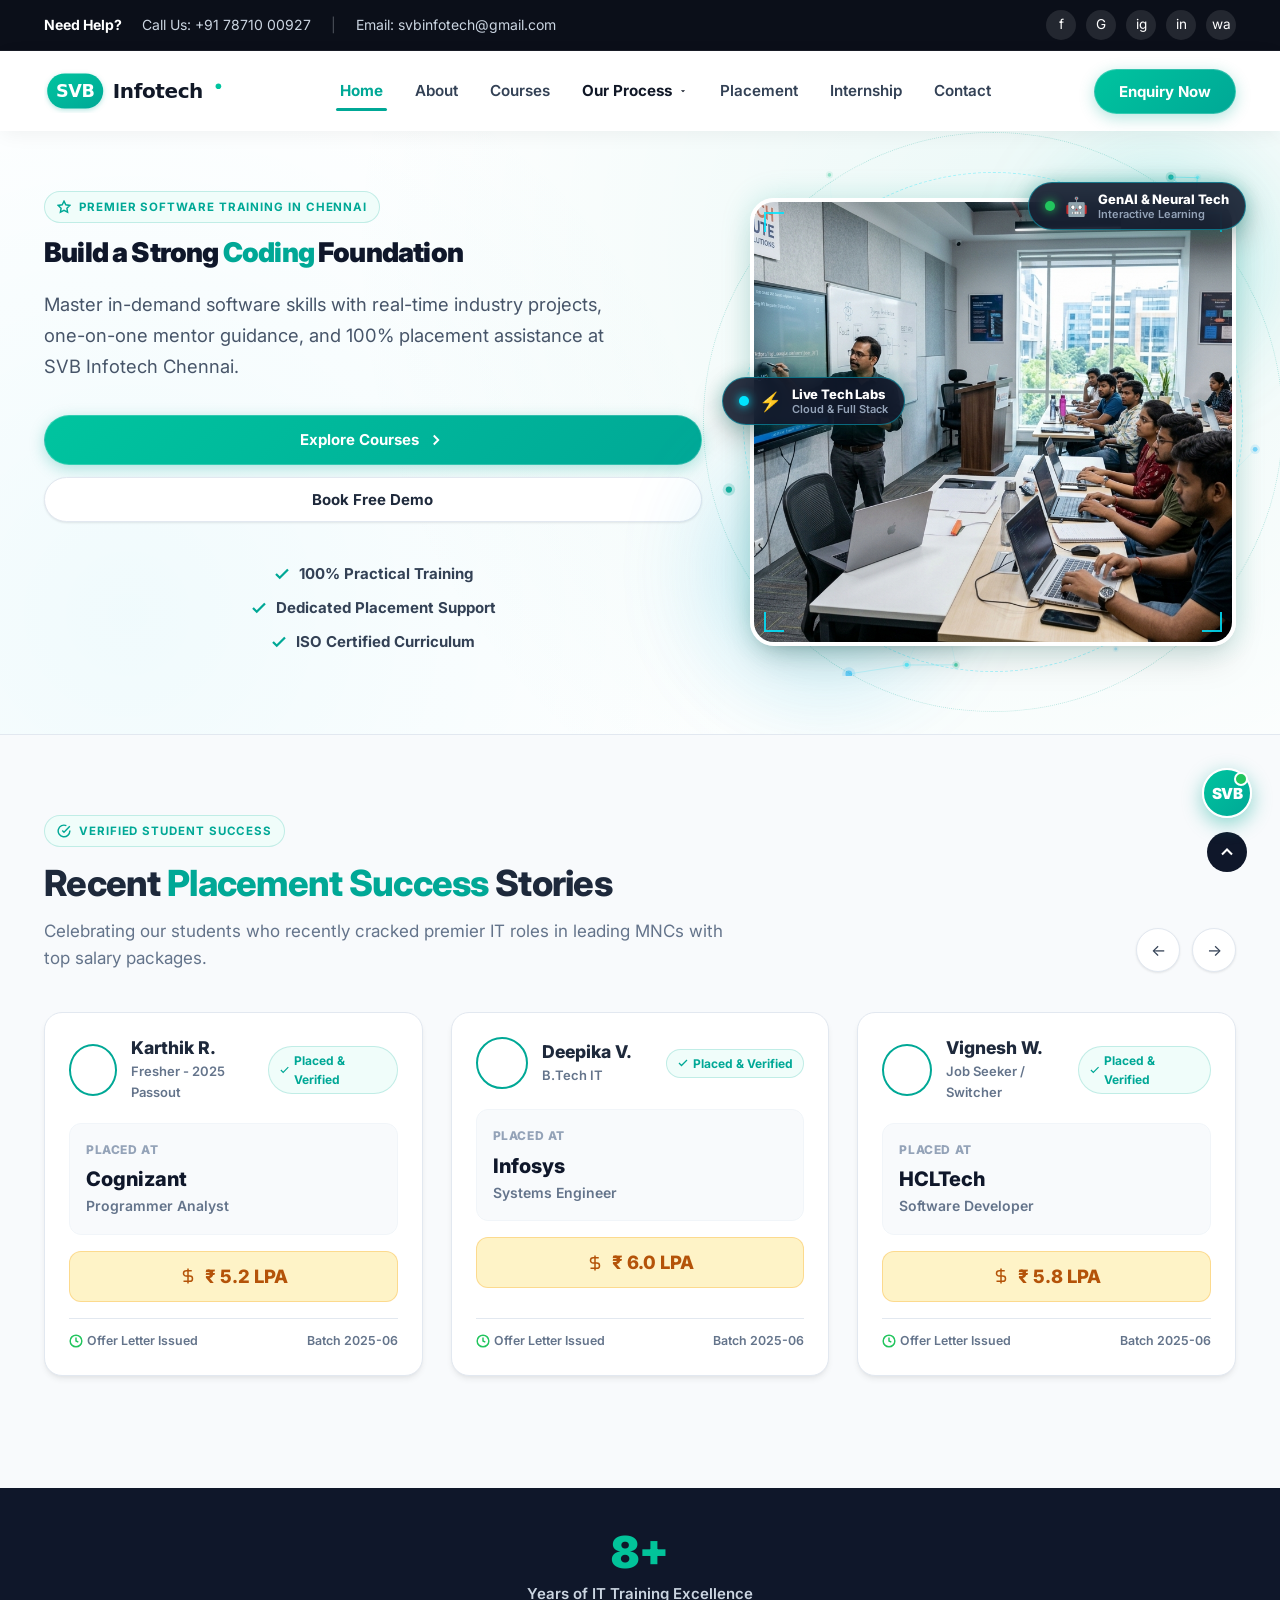
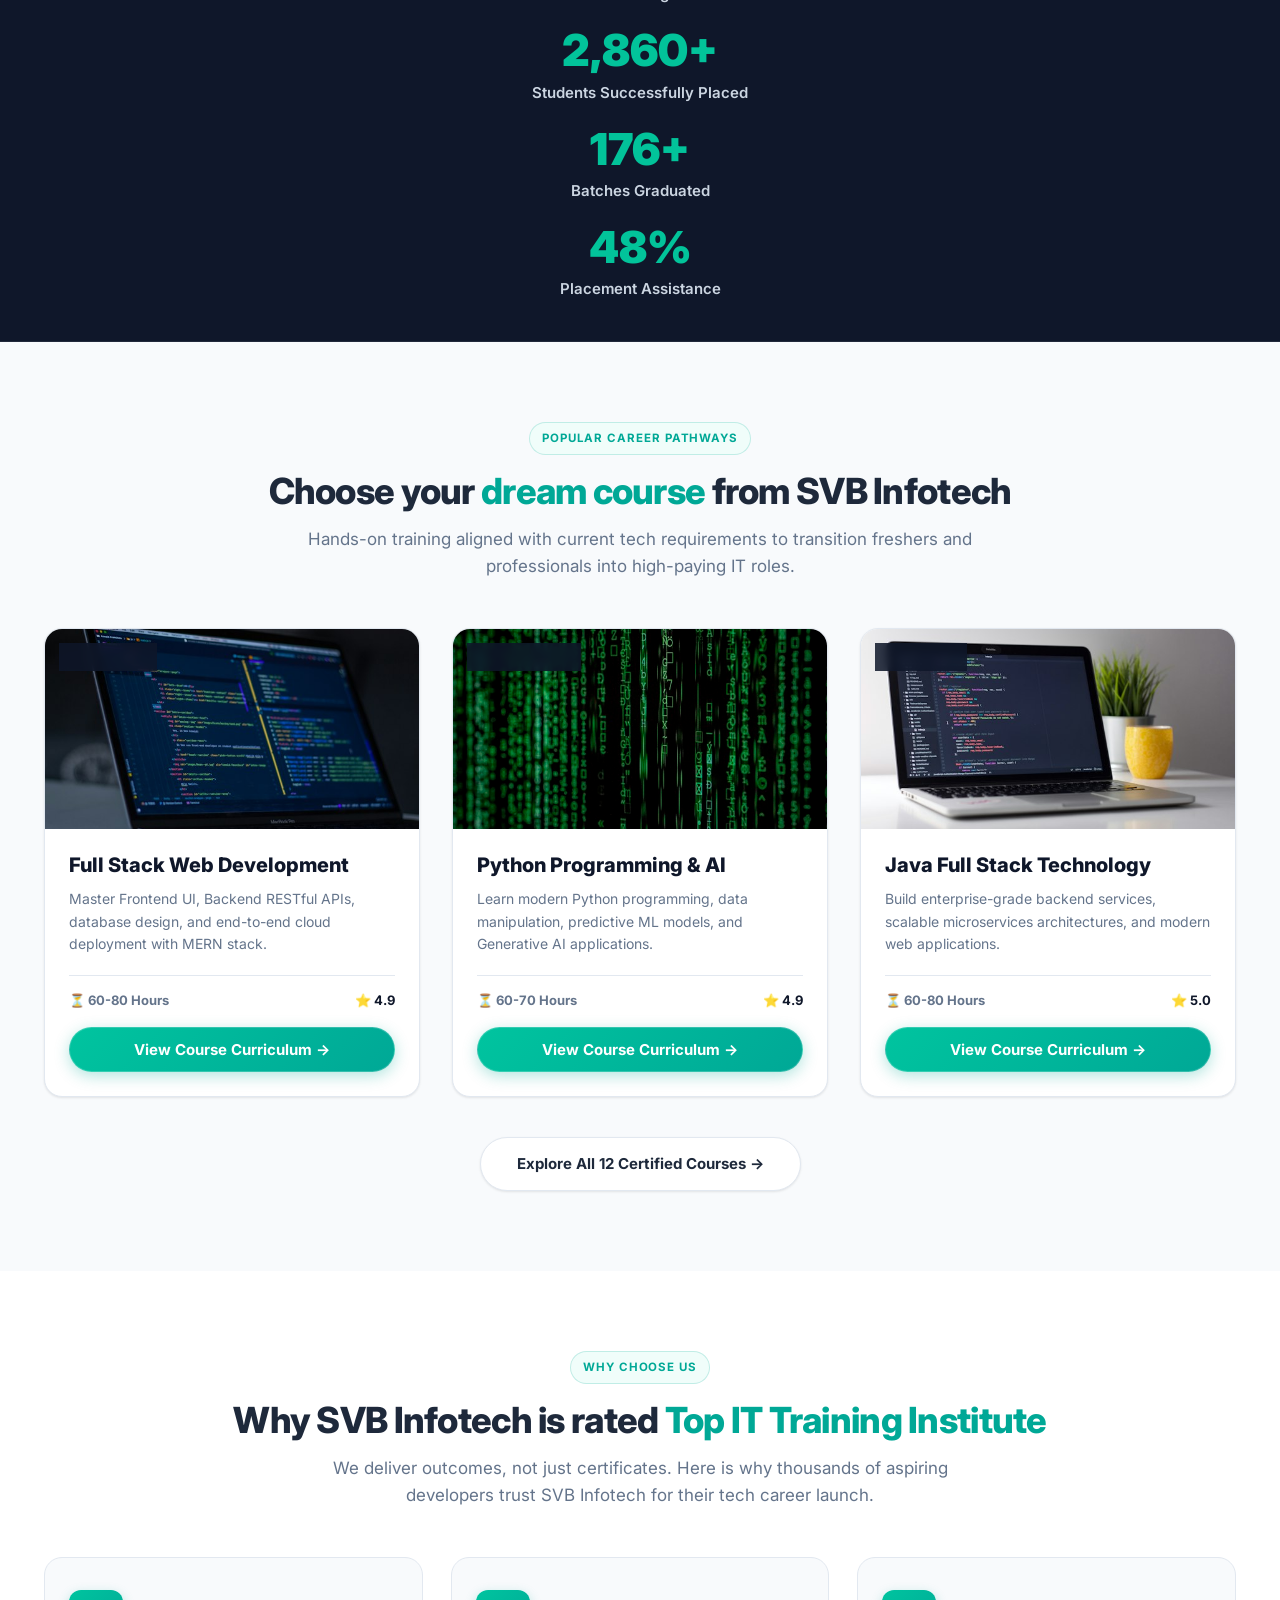
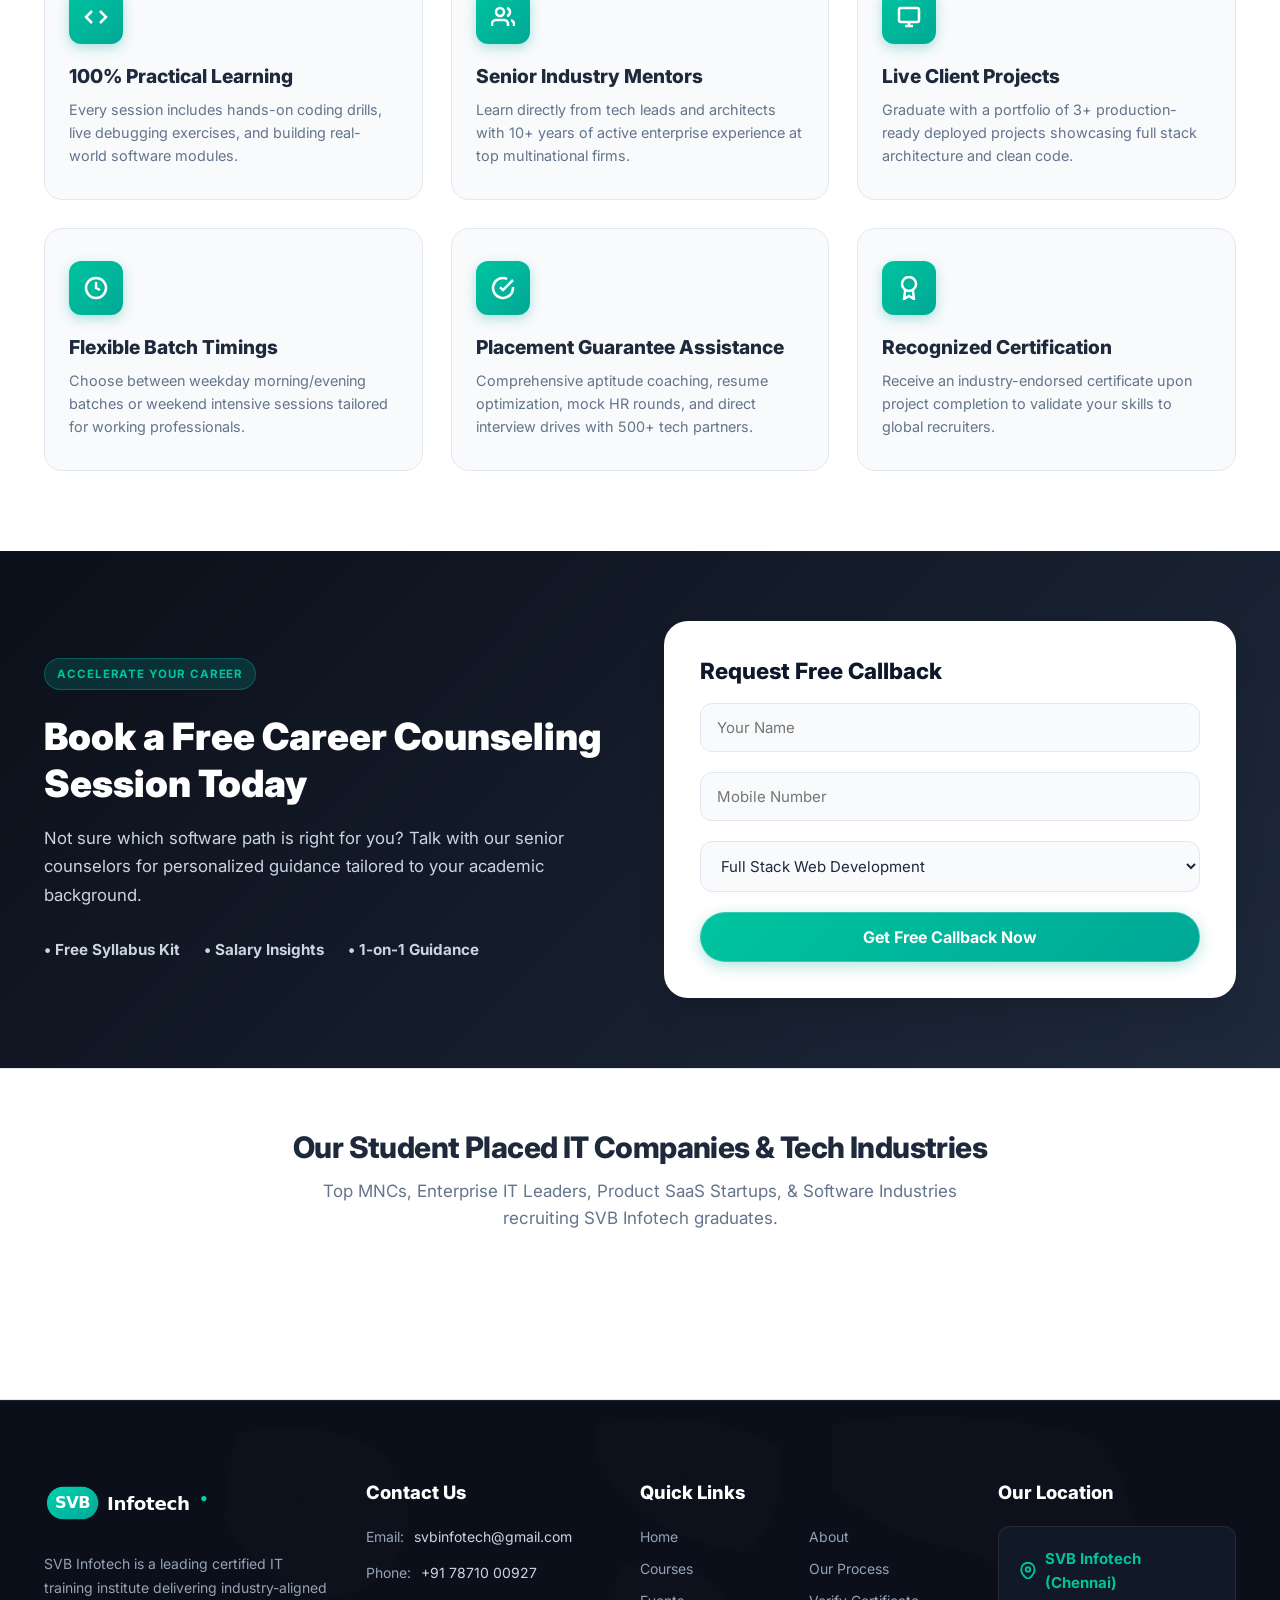
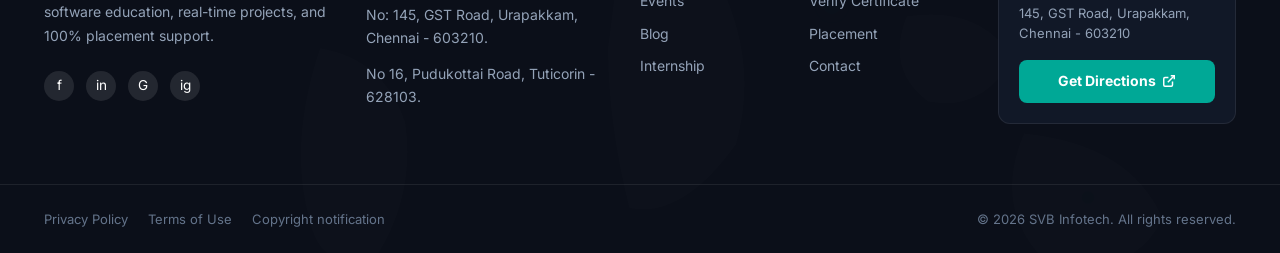
==== commit de674bed: "Add files via upload" ====
--- a/index.html
+++ b/index.html
@@ -449,7 +449,7 @@
           </p>
         </div>
 
-        <div style="display: grid; grid-template-columns: repeat(3, 1fr); gap: 28px;">
+        <div class="objectives-tri-grid">
           
           <div class="objective-item-card">
             <div class="objective-icon-bubble">
@@ -506,7 +506,7 @@
 
     <!-- Quick Lead Capture Banner -->
     <section style="background: linear-gradient(135deg, #0b0f19 0%, #1e293b 100%); color: #ffffff; padding: 70px 0; position: relative;">
-      <div class="container" style="display: grid; grid-template-columns: 1fr 1fr; gap: 48px; align-items: center;">
+      <div class="container quick-lead-grid">
         
         <div>
           <span class="section-tag" style="background: rgba(0, 168, 150, 0.2); color: #00c49f; border-color: rgba(0, 168, 150, 0.4);">
--- a/assets/css/style.css
+++ b/assets/css/style.css
@@ -70,13 +70,17 @@
   scroll-behavior: smooth;
   -webkit-font-smoothing: antialiased;
   -moz-osx-font-smoothing: grayscale;
+  max-width: 100vw;
+  overflow-x: hidden;
 }
 
 body {
   min-height: 100vh;
   display: flex;
   flex-direction: column;
+  max-width: 100vw;
   overflow-x: hidden;
+  position: relative;
 }
 
 img,
@@ -628,7 +632,7 @@
 .mobile-drawer {
   position: fixed;
   top: 0;
-  right: -100%;
+  right: 0;
   width: 320px;
   max-width: 85%;
   height: 100vh;
@@ -639,12 +643,17 @@
   display: flex;
   flex-direction: column;
   gap: 20px;
-  transition: right var(--transition-normal);
+  transform: translateX(100%);
+  visibility: hidden;
+  pointer-events: none;
+  transition: transform var(--transition-normal), visibility var(--transition-normal);
   overflow-y: auto;
 }
 
 .mobile-drawer.open {
-  right: 0;
+  transform: translateX(0);
+  visibility: visible;
+  pointer-events: auto;
 }
 
 .mobile-drawer-overlay {
@@ -2831,6 +2840,39 @@
   font-weight: 600;
 }
 
+/* Common Semantic Responsive Grids */
+.quick-lead-grid {
+  display: grid;
+  grid-template-columns: 1fr 1fr;
+  gap: 48px;
+  align-items: center;
+}
+
+.process-six-grid {
+  display: grid;
+  grid-template-columns: repeat(3, 1fr);
+  gap: 32px;
+  margin-bottom: 60px;
+}
+
+.events-three-grid {
+  display: grid;
+  grid-template-columns: repeat(3, 1fr);
+  gap: 32px;
+  margin-bottom: 50px;
+}
+
+.cert-meta-tri-grid {
+  display: grid;
+  grid-template-columns: repeat(3, 1fr);
+  gap: 18px;
+  background: #f8fafc;
+  border-radius: var(--radius-md);
+  padding: 20px;
+  margin-bottom: 24px;
+  border: 1px solid var(--border-light);
+}
+
 /* ==========================================================================
    SVB AI CHATBOT WIDGET
    ========================================================================== */
--- a/assets/css/responsive.css
+++ b/assets/css/responsive.css
@@ -132,16 +132,47 @@
     gap: 16px;
   }
 
-  .placement-hero-card {
-    padding: 32px 24px;
-  }
-
   .placement-hero-card h1 {
     font-size: 2rem;
   }
 
   .partners-grid {
     gap: 28px;
+  }
+
+  .hero-image-card {
+    max-width: 100%;
+    overflow: hidden;
+    margin: 0 auto;
+  }
+
+  .hero-ai-backdrop {
+    inset: 0;
+    overflow: hidden;
+  }
+
+  .ai-tech-ring {
+    display: none;
+  }
+
+  .quick-lead-grid {
+    grid-template-columns: 1fr;
+    gap: 32px;
+  }
+
+  .process-six-grid {
+    grid-template-columns: repeat(2, 1fr);
+    gap: 24px;
+  }
+
+  .events-three-grid {
+    grid-template-columns: repeat(2, 1fr);
+    gap: 24px;
+  }
+
+  .cert-meta-tri-grid {
+    grid-template-columns: repeat(2, 1fr);
+    gap: 16px;
   }
 }
 
@@ -215,10 +246,26 @@
   }
 
   .floating-ai-chip.left-middle {
-    left: -10px;
+    left: 8px;
+    top: 35%;
   }
   .floating-ai-chip.top-right {
-    right: -5px;
+    right: 8px;
+    top: -10px;
+  }
+
+  .process-six-grid,
+  .events-three-grid,
+  .cert-meta-tri-grid,
+  .objectives-tri-grid {
+    grid-template-columns: 1fr !important;
+    gap: 20px;
+  }
+
+  .container {
+    padding-left: 16px;
+    padding-right: 16px;
+    max-width: 100%;
   }
 
   .modal-box {
@@ -226,15 +273,35 @@
   }
 }
 
-/* --- Small Mobile Phones (<= 480px) --- */
-@media (max-width: 480px) {
   .hero-content h1 {
-    font-size: 1.75rem;
+    font-size: 1.7rem;
+    word-break: break-word;
+  }
+
+  .section-tag {
+    font-size: 0.72rem;
+    padding: 6px 12px;
+    white-space: normal;
+    text-align: center;
+    max-width: 100%;
+  }
+
+  .hero-actions {
+    flex-direction: column;
+    width: 100%;
+    gap: 12px;
   }
 
   .hero-actions .btn-primary,
   .hero-actions .btn-secondary {
     width: 100%;
+    justify-content: center;
+  }
+
+  .hero-features-list {
+    flex-direction: column;
+    align-items: center;
+    gap: 10px;
   }
 
   .stat-grid {
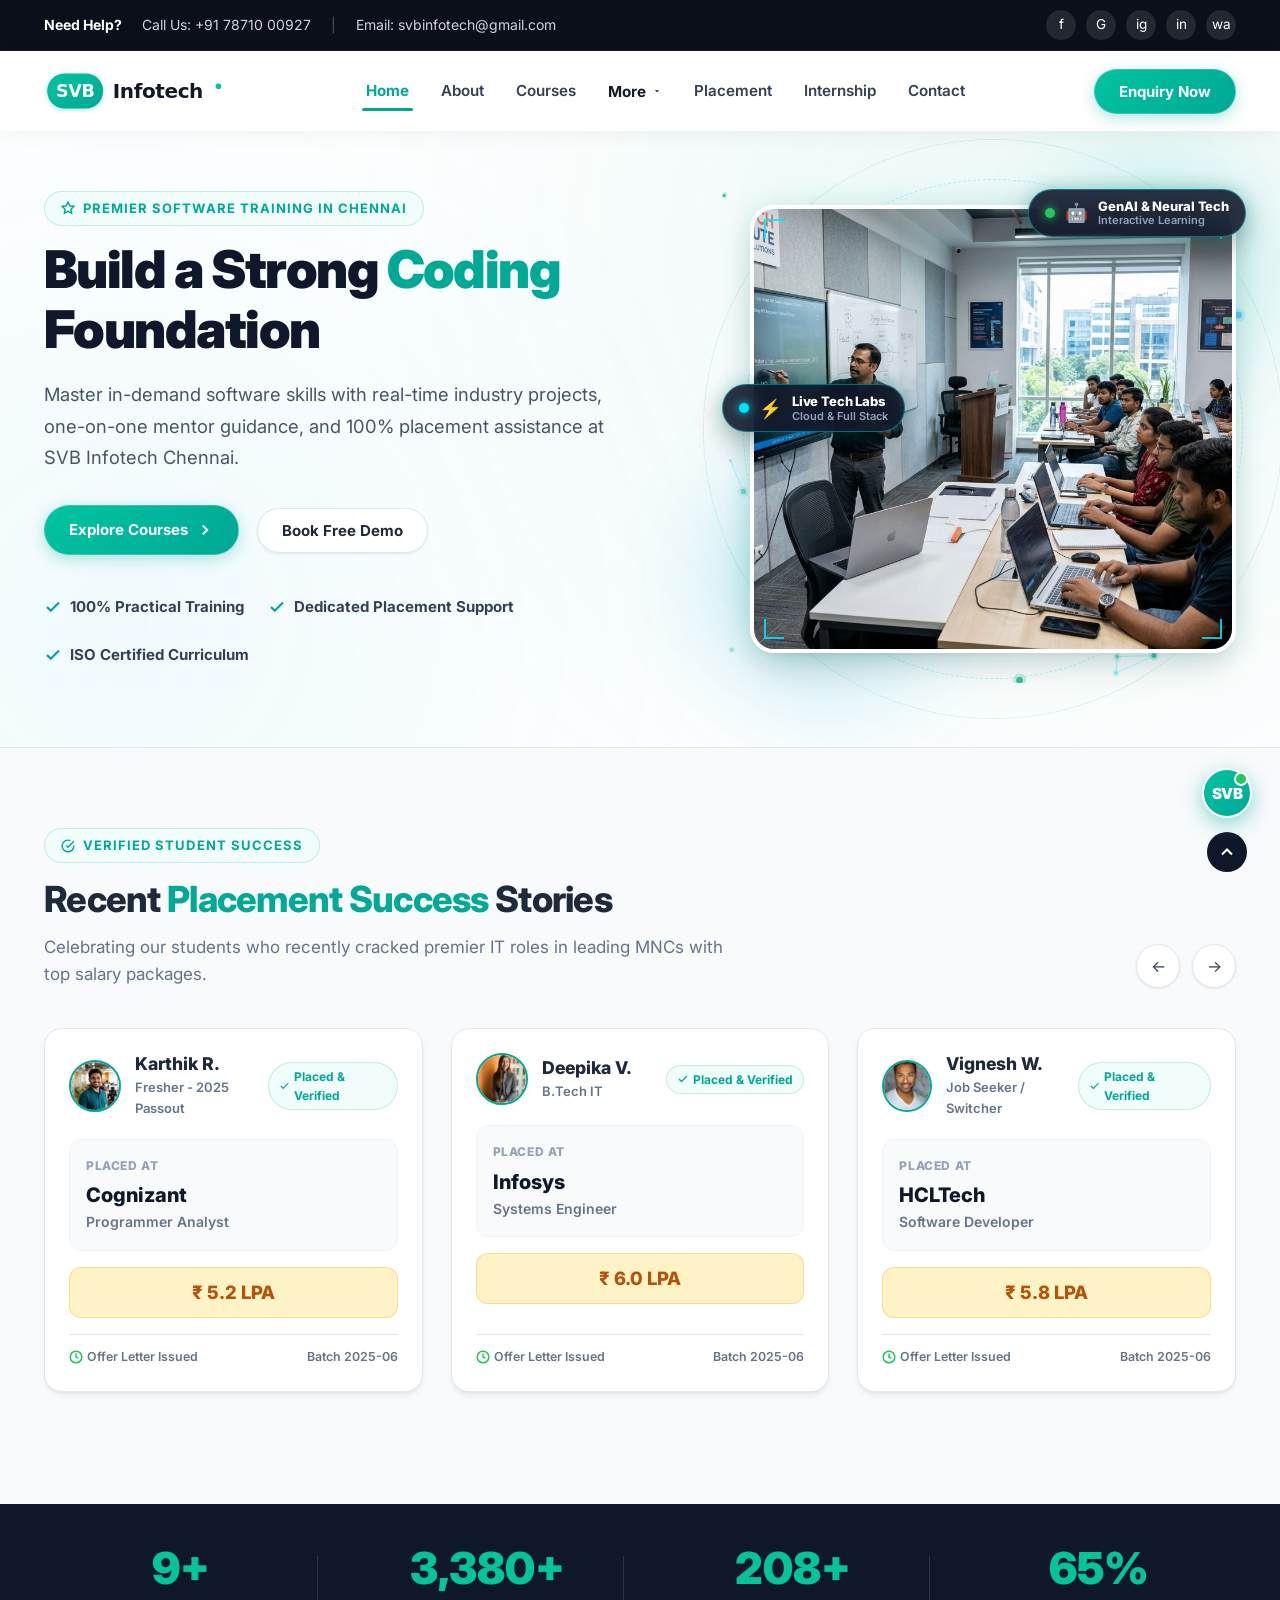
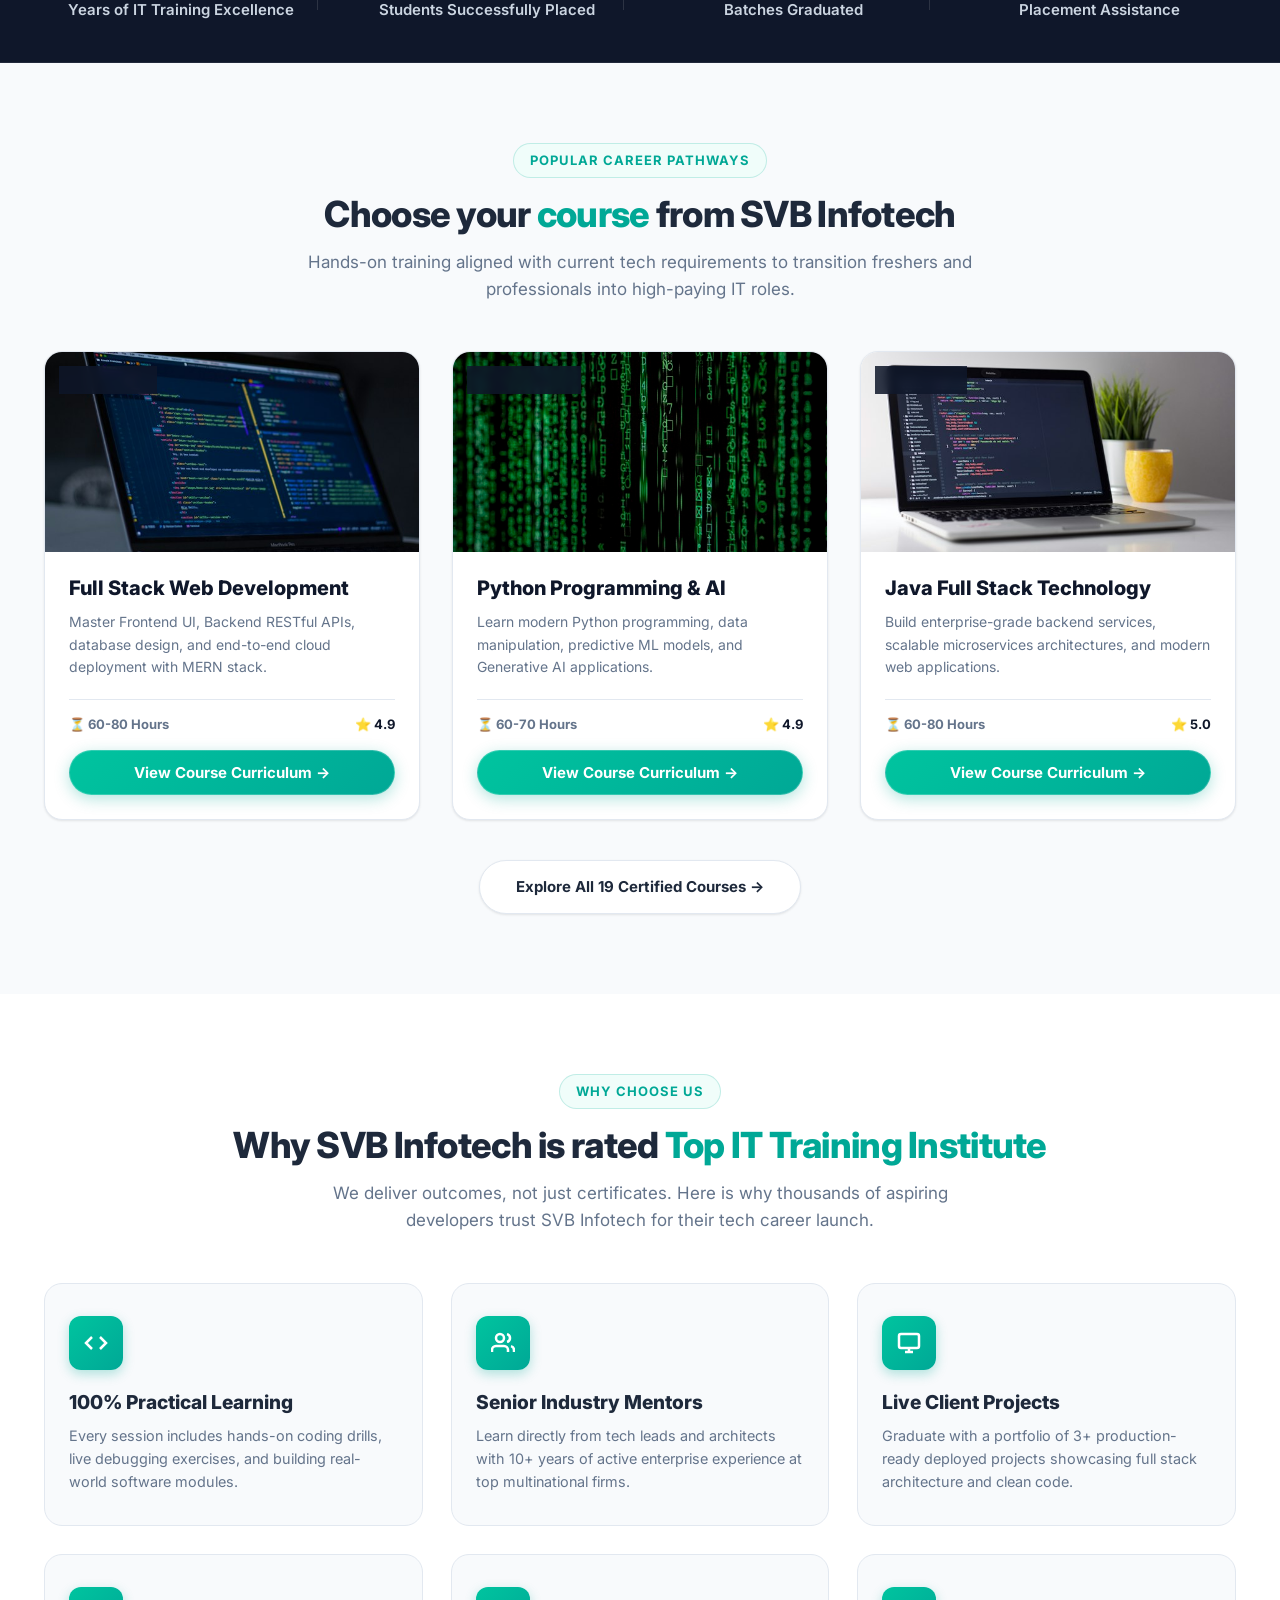
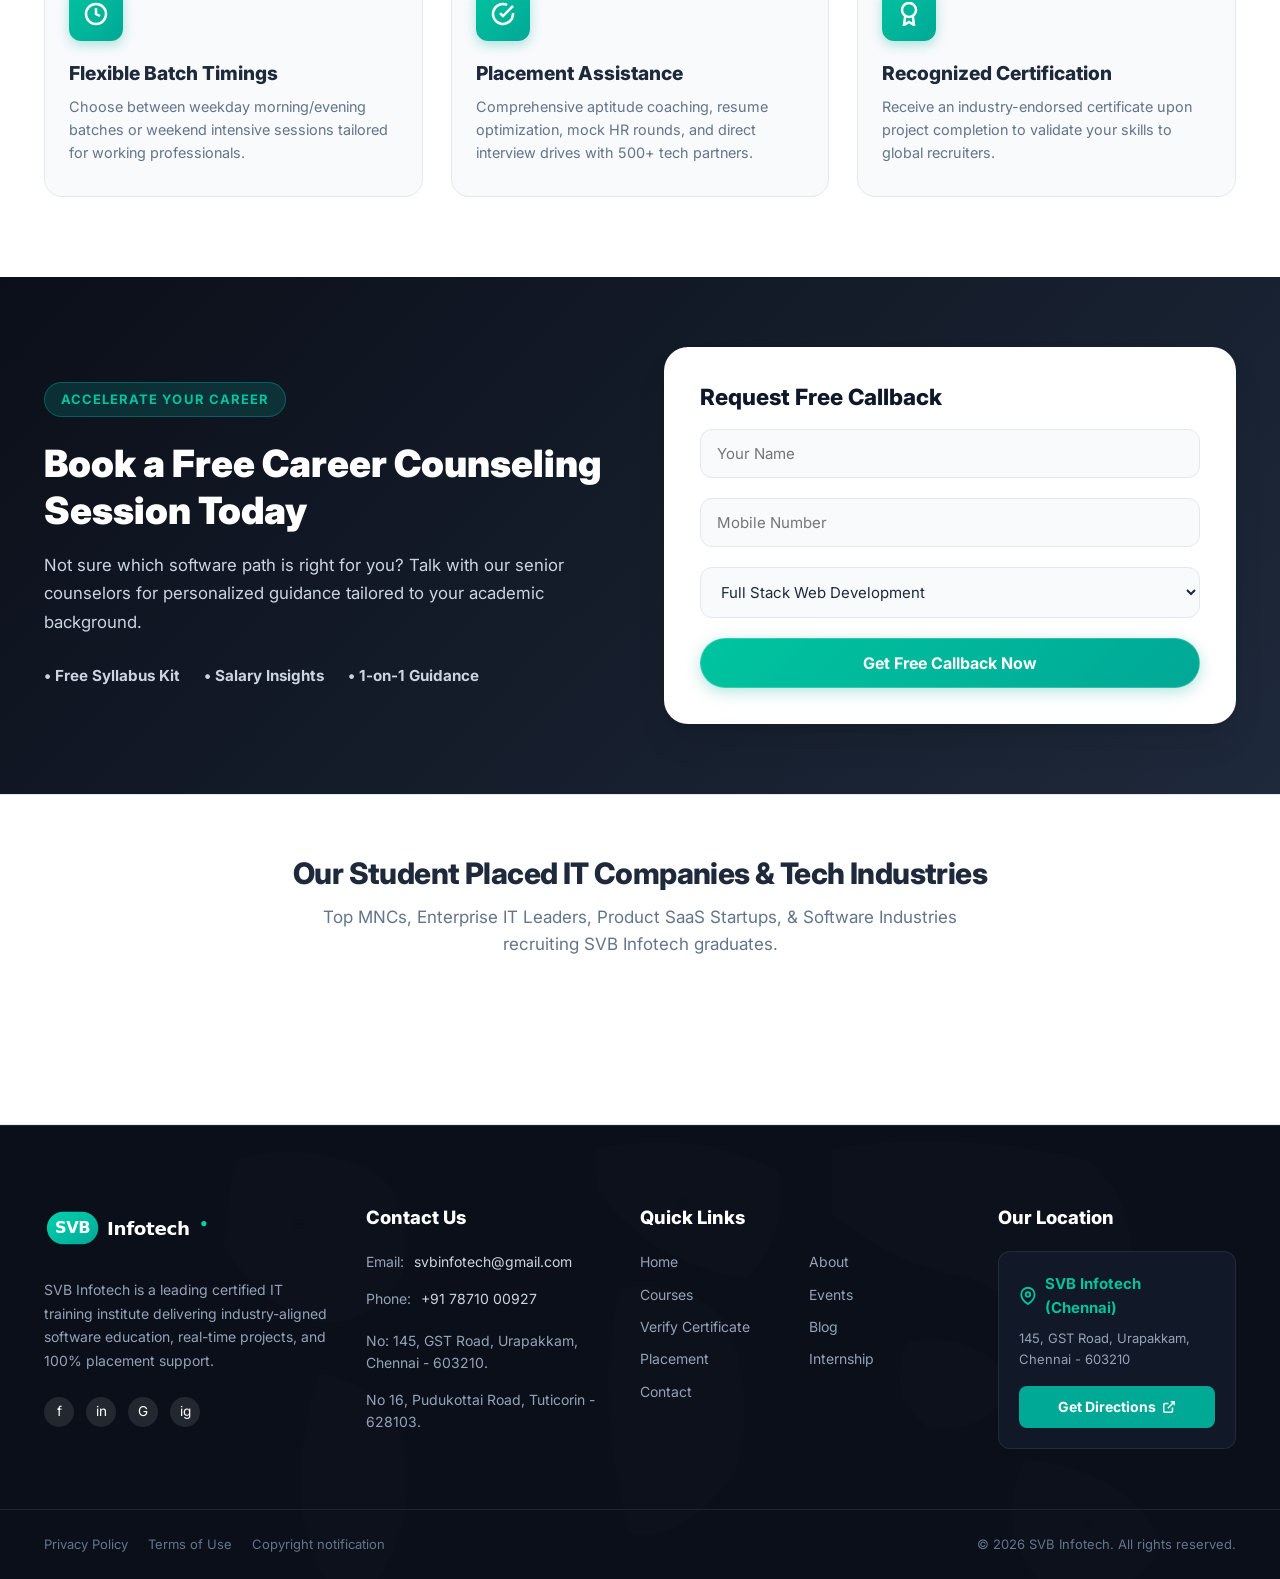
==== commit dc24dd8a: "Add files via upload" ====
--- a/index.html
+++ b/index.html
@@ -6,7 +6,7 @@
   <title>SVB Infotech | Premier Certified IT Training & Placement Institute Chennai</title>
   
   <!-- SEO Meta Tags -->
-  <meta name="description" content="SVB Infotech is a leading certified IT training institute in Chennai & Tuticorin. Master Full Stack, Python, Java, Data Analytics, Cloud & AI with 100% placement guarantee.">
+  <meta name="description" content="SVB Infotech is a leading certified IT training institute in Chennai & Tuticorin. Master Full Stack, Python, Java, Data Analytics, Cloud & AI with 100% placement assistance.">
   <meta name="keywords" content="SVB Infotech, IT training institute Chennai, software training Urapakkam, Full Stack development, Python AI coaching, placement assistance Chennai">
   <meta name="author" content="SVB Infotech">
   <link rel="canonical" href="index.html">
@@ -87,12 +87,12 @@
         <a href="about.html" class="nav-link">About</a>
         <a href="courses.html" class="nav-link">Courses</a>
         <div class="nav-item-dropdown">
-          <a href="process.html" class="nav-link dropdown-toggle" aria-expanded="false">
-            Our Process
+          <button type="button" class="nav-link dropdown-toggle" aria-expanded="false">
+            More
             <svg class="dropdown-caret" width="10" height="10" viewBox="0 0 24 24" fill="currentColor">
               <path d="M7 10l5 5 5-5z"/>
             </svg>
-          </a>
+          </button>
           <div class="dropdown-menu">
             <a href="events.html" class="dropdown-item">
               <span class="dropdown-item-icon">
@@ -156,13 +156,12 @@
       <a href="courses.html">Courses</a>
       <div class="mobile-dropdown-group">
         <button type="button" class="mobile-dropdown-toggle" aria-expanded="false">
-          <span>Our Process</span>
+          <span>More</span>
           <svg class="mobile-caret" width="14" height="14" viewBox="0 0 24 24" fill="currentColor">
             <path d="M7 10l5 5 5-5z"/>
           </svg>
         </button>
         <div class="mobile-submenu">
-          <a href="process.html" class="mobile-sublink">Process Overview</a>
           <a href="events.html" class="mobile-sublink">
             <svg width="16" height="16" viewBox="0 0 24 24" fill="none" stroke="#ef4444" stroke-width="2" stroke-linecap="round" stroke-linejoin="round">
               <rect x="3" y="4" width="18" height="18" rx="2" ry="2"></rect>
@@ -354,13 +353,13 @@
       </div>
     </section>
 
-    <!-- Choose Your Dream Course Section -->
+    <!-- Choose Your Course Section -->
     <section class="courses-showcase-section" style="background-color: #f8fafc;">
       <div class="container">
         
         <div style="text-align: center; margin-bottom: 48px;">
           <span class="section-tag">POPULAR CAREER PATHWAYS</span>
-          <h2 class="section-title">Choose your <span class="text-teal">dream course</span> from SVB Infotech</h2>
+          <h2 class="section-title">Choose your <span class="text-teal">course</span> from SVB Infotech</h2>
           <p class="section-subtitle section-subtitle-centered">
             Hands-on training aligned with current tech requirements to transition freshers and professionals into high-paying IT roles.
           </p>
@@ -430,7 +429,7 @@
 
         <div style="text-align: center;">
           <a href="courses.html" class="btn-secondary" style="padding: 14px 36px;">
-            Explore All 12 Certified Courses &rarr;
+            Explore All 19 Certified Courses &rarr;
           </a>
         </div>
 
@@ -487,7 +486,7 @@
             <div class="objective-icon-bubble">
               <svg width="24" height="24" viewBox="0 0 24 24" fill="none" stroke="currentColor" stroke-width="2.5"><path d="M22 11.08V12a10 10 0 1 1-5.93-9.14"></path><polyline points="22 4 12 14.01 9 11.01"></polyline></svg>
             </div>
-            <h4>Placement Guarantee Assistance</h4>
+            <h4>Placement Assistance</h4>
             <p>Comprehensive aptitude coaching, resume optimization, mock HR rounds, and direct interview drives with 500+ tech partners.</p>
           </div>
 
@@ -645,7 +644,6 @@
           <li><a href="index.html">Home</a></li>
           <li><a href="about.html">About</a></li>
           <li><a href="courses.html">Courses</a></li>
-          <li><a href="process.html">Our Process</a></li>
           <li><a href="events.html">Events</a></li>
           <li><a href="verify-certificate.html">Verify Certificate</a></li>
           <li><a href="blog.html">Blog</a></li>
@@ -740,11 +738,24 @@
           <label class="form-label">Course of Interest</label>
           <select name="course" id="enquiryCourseSelect" class="form-control">
             <option value="Full Stack Web Development">Full Stack Web Development</option>
+            <option value="Frontend Web Development (2 Months)">Frontend Web Development (2 Months)</option>
+            <option value="Backend Web Development">Backend Web Development</option>
+            <option value="Software Testing (Manual & Automation)">Software Testing (Manual & Automation)</option>
+            <option value="Graphics Design & Creative Media">Graphics Design & Creative Media</option>
+            <option value="Office & Business Productivity">Office & Business Productivity</option>
+            <option value="UI/UX & Product Design">UI/UX & Product Design</option>
+            <option value="Cyber Security & Ethical Hacking">Cyber Security & Ethical Hacking</option>
+            <option value="Cloud Computing & DevOps">Cloud Computing & DevOps</option>
+            <option value="Mobile App Development (Flutter, React Native, Android)">Mobile App Development (Flutter, React Native, Android)</option>
+            <option value="Data Engineering">Data Engineering</option>
+            <option value="AI & Emerging Technologies">AI & Emerging Technologies</option>
             <option value="Python Programming & AI">Python Programming & AI</option>
+            <option value="Data Analytics & Power BI">Data Analytics & Power BI</option>
             <option value="Java Full Stack Technology">Java Full Stack Technology</option>
-            <option value="Data Analytics & Power BI">Data Analytics & Power BI</option>
-            <option value="Cloud Computing & DevOps">Cloud Computing & DevOps</option>
-            <option value="UI/UX Design & Prototyping">UI/UX Design & Prototyping</option>
+            <option value="React.js Web Development">React.js Web Development</option>
+            <option value="C & C++ Programming">C & C++ Programming</option>
+            <option value="Advanced Excel & Financial Modeling">Advanced Excel & Financial Modeling</option>
+            <option value="Computer Fundamentals & MS Office">Computer Fundamentals & MS Office</option>
           </select>
         </div>
 
--- a/assets/css/style.css
+++ b/assets/css/style.css
@@ -71,7 +71,7 @@
   -webkit-font-smoothing: antialiased;
   -moz-osx-font-smoothing: grayscale;
   max-width: 100vw;
-  overflow-x: hidden;
+  overflow-x: clip;
 }
 
 body {
@@ -79,7 +79,7 @@
   display: flex;
   flex-direction: column;
   max-width: 100vw;
-  overflow-x: hidden;
+  overflow-x: clip;
   position: relative;
 }
 
@@ -262,12 +262,20 @@
    NAVBAR
    ========================================================================== */
 .site-header {
+  position: -webkit-sticky;
   position: sticky;
   top: 0;
   z-index: 1000;
   background-color: #ffffff;
   box-shadow: 0 4px 20px -2px rgba(0, 0, 0, 0.06);
   transition: all var(--transition-normal);
+}
+
+.site-header.scrolled {
+  background-color: rgba(255, 255, 255, 0.98);
+  backdrop-filter: blur(12px);
+  -webkit-backdrop-filter: blur(12px);
+  box-shadow: 0 6px 24px -2px rgba(0, 0, 0, 0.12);
 }
 
 .nav-wrapper {
--- a/assets/css/responsive.css
+++ b/assets/css/responsive.css
@@ -273,6 +273,8 @@
   }
 }
 
+/* --- Small Mobile Phones (<= 480px) --- */
+@media (max-width: 480px) {
   .hero-content h1 {
     font-size: 1.7rem;
     word-break: break-word;
